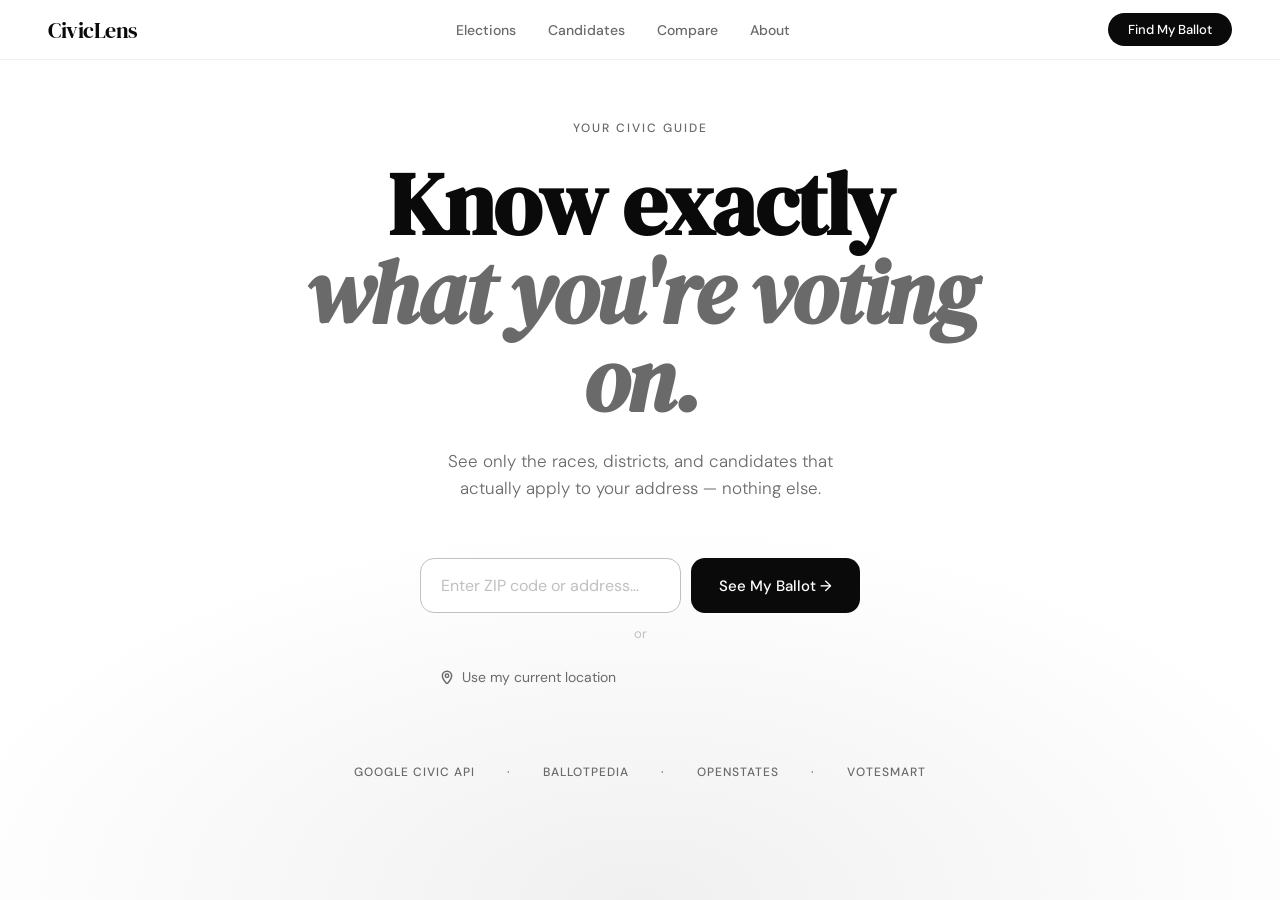
==== index.html @ c4b3b17f "add ballot guide" ====
<!DOCTYPE html>
<html lang="en">
<head>
<meta charset="UTF-8" />
<meta name="viewport" content="width=device-width, initial-scale=1.0" />
<title>CivicLens — Find Your Ballot</title>
<link href="https://fonts.googleapis.com/css2?family=DM+Serif+Display:ital@0;1&family=DM+Sans:opsz,wght@9..40,300;9..40,400;9..40,500;9..40,600&display=swap" rel="stylesheet" />
<style>
  *, *::before, *::after { box-sizing: border-box; margin: 0; padding: 0; }

  :root {
    --black: #0a0a0a;
    --gray-900: #1a1a1a;
    --gray-700: #3a3a3a;
    --gray-500: #6a6a6a;
    --gray-300: #c0c0c0;
    --gray-100: #f0f0f0;
    --gray-50: #f8f8f8;
    --white: #ffffff;
    --accent: #1a1a1a;
    --serif: 'DM Serif Display', Georgia, serif;
    --sans: 'DM Sans', system-ui, sans-serif;
    --radius: 16px;
    --transition: 0.22s cubic-bezier(0.4,0,0.2,1);
  }

  html { scroll-behavior: smooth; }

  body {
    font-family: var(--sans);
    background: var(--white);
    color: var(--black);
    min-height: 100vh;
    overflow-x: hidden;
  }

  /* ── NAV ── */
  nav {
    position: fixed; top: 0; left: 0; right: 0; z-index: 100;
    display: flex; align-items: center; justify-content: space-between;
    padding: 0 48px; height: 60px;
    background: rgba(255,255,255,0.88);
    backdrop-filter: blur(20px) saturate(180%);
    border-bottom: 1px solid rgba(0,0,0,0.06);
  }
  .nav-logo {
    font-family: var(--serif); font-size: 22px; letter-spacing: -0.5px;
    color: var(--black); cursor: pointer;
  }
  .nav-links { display: flex; gap: 32px; }
  .nav-links a {
    font-size: 14px; font-weight: 500; color: var(--gray-500);
    text-decoration: none; transition: color var(--transition);
    cursor: pointer;
  }
  .nav-links a:hover { color: var(--black); }
  .nav-cta {
    padding: 8px 20px; background: var(--black); color: var(--white);
    border: none; border-radius: 100px; font-family: var(--sans);
    font-size: 13px; font-weight: 500; cursor: pointer;
    transition: opacity var(--transition);
  }
  .nav-cta:hover { opacity: 0.8; }

  /* ── PAGES ── */
  .page { display: none; min-height: 100vh; padding-top: 60px; }
  .page.active { display: block; }

  /* ────────────────────────────────────────────
     PAGE 1 — LANDING
  ──────────────────────────────────────────── */
  #page-landing {
    display: flex; flex-direction: column;
    align-items: center; justify-content: center;
    min-height: 100vh; padding: 60px 24px;
    background: var(--white);
    position: relative; overflow: hidden;
  }
  #page-landing::before {
    content: '';
    position: absolute; inset: 0;
    background: radial-gradient(ellipse 80% 60% at 50% 100%, #f0f0f0 0%, transparent 70%);
    pointer-events: none;
  }

  .landing-eyebrow {
    font-size: 12px; font-weight: 500; letter-spacing: 2px;
    text-transform: uppercase; color: var(--gray-500);
    margin-bottom: 24px;
  }
  .landing-title {
    font-family: var(--serif); font-size: clamp(52px, 7vw, 88px);
    line-height: 1.0; letter-spacing: -2px;
    text-align: center; max-width: 760px;
    color: var(--black); margin-bottom: 24px;
  }
  .landing-title em { font-style: italic; color: var(--gray-500); }
  .landing-sub {
    font-size: 17px; font-weight: 300; color: var(--gray-500);
    text-align: center; max-width: 440px;
    line-height: 1.6; margin-bottom: 56px;
  }

  .input-group {
    display: flex; flex-direction: column; gap: 12px;
    width: 100%; max-width: 440px;
  }
  .input-row {
    display: flex; gap: 10px;
  }
  .zip-input {
    flex: 1; padding: 16px 20px;
    border: 1.5px solid var(--gray-300); border-radius: 14px;
    font-family: var(--sans); font-size: 16px; font-weight: 400;
    color: var(--black); outline: none;
    transition: border-color var(--transition), box-shadow var(--transition);
    background: var(--white);
  }
  .zip-input::placeholder { color: var(--gray-300); }
  .zip-input:focus {
    border-color: var(--black);
    box-shadow: 0 0 0 4px rgba(0,0,0,0.06);
  }
  .btn-primary {
    padding: 16px 28px; background: var(--black); color: var(--white);
    border: none; border-radius: 14px; font-family: var(--sans);
    font-size: 15px; font-weight: 500; cursor: pointer; white-space: nowrap;
    transition: opacity var(--transition), transform var(--transition);
  }
  .btn-primary:hover { opacity: 0.85; transform: translateY(-1px); }
  .btn-primary:active { transform: translateY(0); }
  .btn-ghost {
    padding: 14px 20px; background: transparent; color: var(--gray-500);
    border: 1.5px solid var(--gray-200); border-radius: 14px;
    font-family: var(--sans); font-size: 14px; font-weight: 400;
    cursor: pointer; transition: all var(--transition);
    display: flex; align-items: center; gap: 8px;
  }
  .btn-ghost:hover { border-color: var(--gray-500); color: var(--black); }

  .or-divider {
    display: flex; align-items: center; gap: 16px;
    color: var(--gray-300); font-size: 13px;
  }
  .or-divider::before, .or-divider::after {
    content: ''; flex: 1; height: 1px; background: var(--gray-200);
  }

  .trust-row {
    display: flex; gap: 32px; margin-top: 64px; opacity: 0.4;
    font-size: 12px; font-weight: 500; letter-spacing: 1px;
    text-transform: uppercase; color: var(--gray-500);
    align-items: center;
  }

  /* ────────────────────────────────────────────
     PAGE 2 — YOUR ELECTIONS
  ──────────────────────────────────────────── */
  #page-elections { background: var(--white); }

  .elections-hero {
    padding: 72px 64px 48px;
    border-bottom: 1px solid var(--gray-100);
  }
  .elections-location-tag {
    display: inline-flex; align-items: center; gap: 6px;
    font-size: 12px; font-weight: 500; letter-spacing: 1.5px;
    text-transform: uppercase; color: var(--gray-500);
    margin-bottom: 20px;
  }
  .loc-dot {
    width: 6px; height: 6px; border-radius: 50%;
    background: var(--black); display: inline-block;
  }
  .elections-title {
    font-family: var(--serif); font-size: 56px;
    letter-spacing: -2px; line-height: 1.0;
    color: var(--black); margin-bottom: 10px;
    width: 420px;
  }
  .elections-subtitle {
    font-size: 16px; color: var(--gray-500); font-weight: 300;
    max-width: 440px; line-height: 1.5;
  }

  /* District carousel */
  .carousel-section {
    padding: 40px 64px;
    border-bottom: 1px solid var(--gray-100);
    position: relative;
  }
  .section-label {
    font-size: 11px; font-weight: 500; letter-spacing: 2px;
    text-transform: uppercase; color: var(--gray-400);
    margin-bottom: 20px;
  }
  .carousel-track {
    display: flex; gap: 14px; overflow-x: auto;
    scrollbar-width: none; scroll-behavior: smooth;
    padding-bottom: 4px;
  }
  .carousel-track::-webkit-scrollbar { display: none; }

  .district-chip {
    flex-shrink: 0; padding: 14px 22px;
    border: 1.5px solid var(--gray-200); border-radius: 100px;
    cursor: pointer; transition: all var(--transition);
    display: flex; flex-direction: column; gap: 2px;
    background: var(--white); min-width: 160px;
  }
  .district-chip:hover, .district-chip.active {
    border-color: var(--black); background: var(--black);
  }
  .district-chip:hover .chip-name,
  .district-chip.active .chip-name { color: var(--white); }
  .district-chip:hover .chip-sub,
  .district-chip.active .chip-sub { color: rgba(255,255,255,0.5); }
  .chip-name { font-size: 14px; font-weight: 500; color: var(--black); }
  .chip-sub { font-size: 11px; color: var(--gray-400); }

  .carousel-nav {
    position: absolute; right: 64px; top: 40px;
    display: flex; gap: 8px;
  }
  .cnav-btn {
    width: 36px; height: 36px; border-radius: 50%;
    border: 1.5px solid var(--gray-200); background: var(--white);
    cursor: pointer; display: flex; align-items: center; justify-content: center;
    transition: all var(--transition);
  }
  .cnav-btn:hover { border-color: var(--black); background: var(--black); }
  .cnav-btn:hover svg path { stroke: var(--white); }
  .cnav-btn svg { width: 14px; height: 14px; }
  .cnav-btn svg path { stroke: var(--gray-500); stroke-width: 2; fill: none; stroke-linecap: round; }

  /* Explore Elections cards */
  .explore-section { padding: 56px 64px; }
  .section-header {
    display: flex; align-items: flex-end;
    justify-content: space-between; margin-bottom: 36px;
  }
  .section-h2 {
    font-family: var(--serif); font-size: 34px;
    letter-spacing: -1px; color: var(--black);
    width: 420px;
  }
  .compare-tile {
    display: flex; align-items: center; gap: 12px;
    padding: 16px 22px; border: 1.5px solid var(--gray-200);
    border-radius: 14px; cursor: pointer;
    transition: all var(--transition); background: var(--white);
    max-width: 240px;
  }
  .compare-tile:hover { border-color: var(--black); }
  .compare-icon {
    width: 36px; height: 36px; background: var(--gray-100);
    border-radius: 10px; display: flex; align-items: center; justify-content: center;
    flex-shrink: 0; font-size: 18px;
  }
  .compare-tile-text .ct-title { font-size: 13px; font-weight: 600; color: var(--black); }
  .compare-tile-text .ct-sub { font-size: 12px; color: var(--gray-500); }

  .election-cards {
    display: grid; grid-template-columns: repeat(auto-fill, minmax(280px, 1fr));
    gap: 16px;
  }
  .election-card {
    padding: 28px; border: 1.5px solid var(--gray-100); border-radius: var(--radius);
    cursor: pointer; transition: all var(--transition);
    display: flex; flex-direction: column; gap: 16px;
    background: var(--white);
  }
  .election-card:hover { border-color: var(--black); box-shadow: 0 8px 32px rgba(0,0,0,0.08); transform: translateY(-2px); }
  .ec-top { display: flex; align-items: flex-start; justify-content: space-between; }
  .ec-icon {
    width: 44px; height: 44px; background: var(--gray-50);
    border-radius: 12px; display: flex; align-items: center;
    justify-content: center; font-size: 22px;
  }
  .ec-count {
    font-size: 12px; font-weight: 500; color: var(--gray-400);
    background: var(--gray-50); padding: 4px 10px; border-radius: 100px;
  }
  .ec-title { font-family: var(--serif); font-size: 22px; letter-spacing: -0.5px; color: var(--black); }
  .ec-offices { font-size: 13px; color: var(--gray-500); line-height: 1.5; }
  .ec-arrow { font-size: 18px; color: var(--gray-300); align-self: flex-end; }

  /* Featured banner */
  .featured-section { padding: 0 64px 56px; }
  .section-h3 {
    font-family: var(--serif); font-size: 26px;
    letter-spacing: -0.5px; color: var(--black);
    margin-bottom: 24px;
  }
  .featured-banner {
    background: var(--black); color: var(--white);
    border-radius: var(--radius); padding: 40px 48px;
    display: flex; align-items: center; justify-content: space-between;
    cursor: pointer; transition: opacity var(--transition);
    gap: 32px;
  }
  .featured-banner:hover { opacity: 0.92; }
  .fb-label {
    font-size: 11px; font-weight: 500; letter-spacing: 2px;
    text-transform: uppercase; color: rgba(255,255,255,0.4);
    margin-bottom: 12px;
  }
  .fb-title { font-family: var(--serif); font-size: 30px; letter-spacing: -1px; margin-bottom: 10px; }
  .fb-meta { font-size: 14px; color: rgba(255,255,255,0.5); font-weight: 300; }
  .fb-cta {
    flex-shrink: 0; padding: 14px 26px;
    border: 1.5px solid rgba(255,255,255,0.25); border-radius: 100px;
    font-size: 14px; font-weight: 500; color: var(--white);
    white-space: nowrap;
  }

  /* ────────────────────────────────────────────
     PAGE 3 — CANDIDATE DETAIL
  ──────────────────────────────────────────── */
  #page-candidate { background: var(--white); }
  .candidate-hero {
    padding: 64px 64px 48px;
    border-bottom: 1px solid var(--gray-100);
    display: flex; gap: 48px; align-items: flex-start;
  }
  .candidate-avatar {
    width: 96px; height: 96px; border-radius: 24px;
    background: var(--gray-100); flex-shrink: 0;
    display: flex; align-items: center; justify-content: center;
    font-size: 36px; font-family: var(--serif);
    color: var(--gray-400);
  }
  .candidate-meta { flex: 1; }
  .candidate-name {
    font-family: var(--serif); font-size: 48px;
    letter-spacing: -2px; color: var(--black);
    line-height: 1; margin-bottom: 8px;
  }
  .candidate-role { font-size: 15px; color: var(--gray-500); font-weight: 300; margin-bottom: 20px; }
  .tag-row { display: flex; flex-wrap: wrap; gap: 8px; }
  .tag {
    padding: 6px 14px; border: 1.5px solid var(--gray-200);
    border-radius: 100px; font-size: 12px; font-weight: 500;
    color: var(--gray-600);
  }
  .tag.dem { border-color: #1a1a1a; background: var(--gray-50); }

  .candidate-body { display: grid; grid-template-columns: 1fr 320px; gap: 0; }

  .timeline-section { padding: 48px 64px; border-right: 1px solid var(--gray-100); }
  .timeline-section h3 {
    font-family: var(--serif); font-size: 24px; letter-spacing: -0.5px;
    margin-bottom: 32px;
  }
  .timeline { display: flex; flex-direction: column; gap: 0; }
  .tl-item {
    display: flex; gap: 24px; position: relative;
    padding-bottom: 32px;
  }
  .tl-item:last-child { padding-bottom: 0; }
  .tl-item:last-child .tl-line { display: none; }
  .tl-left { display: flex; flex-direction: column; align-items: center; width: 60px; flex-shrink: 0; }
  .tl-year { font-size: 12px; font-weight: 600; color: var(--gray-400); text-align: center; }
  .tl-dot {
    width: 10px; height: 10px; border-radius: 50%;
    background: var(--gray-300); margin: 6px 0;
    flex-shrink: 0;
  }
  .tl-dot.highlight { background: var(--black); }
  .tl-line { width: 1px; flex: 1; background: var(--gray-100); min-height: 20px; }
  .tl-content {
    flex: 1; padding: 14px 18px; border: 1.5px solid var(--gray-100);
    border-radius: 12px; background: var(--white);
  }
  .tl-event { font-size: 14px; font-weight: 500; color: var(--black); margin-bottom: 4px; }
  .tl-source { font-size: 12px; color: var(--gray-400); }
  .tl-badge {
    display: inline-block; padding: 3px 8px; border-radius: 100px;
    font-size: 11px; font-weight: 500; margin-top: 6px;
  }
  .tl-badge.vote { background: #f0f0f0; color: #555; }
  .tl-badge.funding { background: #fff0f0; color: #c44; }
  .tl-badge.bill { background: #f0fff4; color: #3a8; }

  .candidate-sidebar { padding: 48px 40px; }
  .sidebar-section { margin-bottom: 36px; }
  .sidebar-section h4 {
    font-size: 11px; font-weight: 600; letter-spacing: 2px;
    text-transform: uppercase; color: var(--gray-400); margin-bottom: 16px;
  }
  .position-item {
    display: flex; align-items: flex-start; gap: 10px;
    margin-bottom: 12px;
  }
  .pos-icon { font-size: 16px; flex-shrink: 0; }
  .pos-text { font-size: 13px; color: var(--black); line-height: 1.4; }

  .funding-bar { margin-bottom: 12px; }
  .fb-row { display: flex; justify-content: space-between; font-size: 12px; margin-bottom: 5px; }
  .fb-label-text { color: var(--gray-600); }
  .fb-amount { font-weight: 600; color: var(--black); }
  .fb-track {
    height: 4px; background: var(--gray-100); border-radius: 100px; overflow: hidden;
  }
  .fb-fill { height: 100%; background: var(--black); border-radius: 100px; }

  .compare-btn {
    width: 100%; padding: 14px; background: var(--black); color: var(--white);
    border: none; border-radius: 12px; font-family: var(--sans);
    font-size: 14px; font-weight: 500; cursor: pointer;
    transition: opacity var(--transition);
  }
  .compare-btn:hover { opacity: 0.8; }

  /* ────────────────────────────────────────────
     PAGE 4 — COMPARE
  ──────────────────────────────────────────── */
  #page-compare { background: var(--white); }
  .compare-hero {
    padding: 64px 64px 40px;
    border-bottom: 1px solid var(--gray-100);
  }
  .compare-title {
    font-family: var(--serif); font-size: 48px; letter-spacing: -2px;
    margin-bottom: 10px;
  }
  .compare-subtitle { font-size: 15px; color: var(--gray-500); font-weight: 300; }

  .compare-grid { padding: 48px 64px; }
  .compare-candidates {
    display: grid; grid-template-columns: 200px 1fr 1fr; gap: 0;
    border: 1.5px solid var(--gray-100); border-radius: var(--radius); overflow: hidden;
  }
  .cc-header {
    background: var(--gray-50); padding: 24px 28px;
    border-bottom: 1.5px solid var(--gray-100);
    display: flex; flex-direction: column; gap: 4px;
  }
  .cc-header.label-col { background: var(--white); }
  .cc-cand-name { font-family: var(--serif); font-size: 20px; letter-spacing: -0.5px; }
  .cc-cand-party {
    font-size: 11px; font-weight: 500; letter-spacing: 1.5px;
    text-transform: uppercase; color: var(--gray-400);
  }
  .compare-row {
    display: contents;
  }
  .compare-cell {
    padding: 20px 28px;
    border-bottom: 1px solid var(--gray-100);
    border-right: 1px solid var(--gray-100);
    font-size: 14px; color: var(--black); line-height: 1.5;
  }
  .compare-cell.category {
    font-size: 11px; font-weight: 600; letter-spacing: 1.5px;
    text-transform: uppercase; color: var(--gray-400);
    background: var(--white);
    display: flex; align-items: center;
  }
  .compare-cell.support { color: #2a7a4a; }
  .compare-cell.oppose { color: #c44; }
  .compare-cell:last-child { border-right: none; }

  /* ────────────────────────────────────────────
     BACK NAV
  ──────────────────────────────────────────── */
  .back-nav {
    padding: 16px 64px 0;
    display: flex; align-items: center; gap: 8px;
    font-size: 13px; color: var(--gray-500); cursor: pointer;
    transition: color var(--transition);
  }
  .back-nav:hover { color: var(--black); }

  /* ────────────────────────────────────────────
     ANIMATE IN
  ──────────────────────────────────────────── */
  .fade-up {
    opacity: 0; transform: translateY(24px);
    animation: fadeUp 0.5s cubic-bezier(0.4,0,0.2,1) forwards;
  }
  @keyframes fadeUp {
    to { opacity: 1; transform: translateY(0); }
  }
  .delay-1 { animation-delay: 0.1s; }
  .delay-2 { animation-delay: 0.2s; }
  .delay-3 { animation-delay: 0.3s; }
  .delay-4 { animation-delay: 0.4s; }

  @media (max-width: 768px) {
    nav { padding: 0 20px; }
    .nav-links { display: none; }
    .elections-hero, .carousel-section, .explore-section,
    .featured-section { padding-left: 24px; padding-right: 24px; }
    .elections-title { width: auto; font-size: 40px; }
    .section-h2 { width: auto; }
    .candidate-hero { padding: 32px 24px; flex-direction: column; gap: 24px; }
    .candidate-name { font-size: 36px; }
    .candidate-body { grid-template-columns: 1fr; }
    .timeline-section, .candidate-sidebar { padding: 32px 24px; }
    .compare-hero, .compare-grid { padding: 32px 24px; }
    .back-nav { padding-left: 24px; }
  }
</style>
</head>
<body>

<!-- NAV -->
<nav>
  <div class="nav-logo" onclick="showPage('landing')">CivicLens</div>
  <div class="nav-links">
    <a onclick="showPage('elections')">Elections</a>
    <a onclick="showPage('candidate')">Candidates</a>
    <a onclick="showPage('compare')">Compare</a>
    <a>About</a>
  </div>
  <button class="nav-cta" onclick="showPage('elections')">Find My Ballot</button>
</nav>

<!-- ════════════════════════════════════════
     PAGE 1 — LANDING
════════════════════════════════════════ -->
<div id="page-landing" class="page active">
  <p class="landing-eyebrow fade-up">Your civic guide</p>
  <h1 class="landing-title fade-up delay-1">Know exactly<br/><em>what you're voting on.</em></h1>
  <p class="landing-sub fade-up delay-2">See only the races, districts, and candidates that actually apply to your address — nothing else.</p>

  <div class="input-group fade-up delay-3">
    <div class="input-row">
      <input class="zip-input" id="zip-input" type="text" placeholder="Enter ZIP code or address…" maxlength="10" />
      <button class="btn-primary" onclick="goToElections()">See My Ballot →</button>
    </div>
    <div class="or-divider">or</div>
    <button class="btn-ghost" onclick="goToElections()">
      <svg width="14" height="14" viewBox="0 0 24 24" fill="none" stroke="currentColor" stroke-width="2.5" stroke-linecap="round" stroke-linejoin="round"><circle cx="12" cy="10" r="3"/><path d="M12 2a8 8 0 0 1 8 8c0 5.25-8 14-8 14S4 15.25 4 10a8 8 0 0 1 8-8z"/></svg>
      Use my current location
    </button>
  </div>

  <div class="trust-row fade-up delay-4">
    <span>Google Civic API</span>
    <span>·</span>
    <span>Ballotpedia</span>
    <span>·</span>
    <span>OpenStates</span>
    <span>·</span>
    <span>VoteSmart</span>
  </div>
</div>

<!-- ════════════════════════════════════════
     PAGE 2 — YOUR ELECTIONS
════════════════════════════════════════ -->
<div id="page-elections" class="page">
  <div class="back-nav" onclick="showPage('landing')">← Back</div>

  <div class="elections-hero">
    <div class="elections-location-tag">
      <span class="loc-dot"></span>
      Champaign County, Illinois · 61820
    </div>
    <h1 class="elections-title">Your Elections</h1>
    <p class="elections-subtitle">6 races across 4 civic levels. Next election: November 4, 2025.</p>
  </div>

  <!-- District Carousel -->
  <div class="carousel-section">
    <div class="section-label">Your Civic Levels</div>
    <div class="carousel-nav">
      <button class="cnav-btn" onclick="scrollCarousel(-1)">
        <svg viewBox="0 0 14 14"><path d="M9 2L4 7l5 5" /></svg>
      </button>
      <button class="cnav-btn" onclick="scrollCarousel(1)">
        <svg viewBox="0 0 14 14"><path d="M5 2l5 5-5 5" /></svg>
      </button>
    </div>
    <div class="carousel-track" id="carousel">
      <div class="district-chip active" onclick="setActiveChip(this)">
        <span class="chip-name">Federal</span>
        <span class="chip-sub">3 races</span>
      </div>
      <div class="district-chip" onclick="setActiveChip(this)">
        <span class="chip-name">State</span>
        <span class="chip-sub">2 races</span>
      </div>
      <div class="district-chip" onclick="setActiveChip(this)">
        <span class="chip-name">County</span>
        <span class="chip-sub">4 races</span>
      </div>
      <div class="district-chip" onclick="setActiveChip(this)">
        <span class="chip-name">City</span>
        <span class="chip-sub">2 races</span>
      </div>
      <div class="district-chip" onclick="setActiveChip(this)">
        <span class="chip-name">School Board</span>
        <span class="chip-sub">1 race</span>
      </div>
      <div class="district-chip" onclick="setActiveChip(this)">
        <span class="chip-name">Ballot Measures</span>
        <span class="chip-sub">2 measures</span>
      </div>
    </div>
  </div>

  <!-- Explore Elections -->
  <div class="explore-section">
    <div class="section-header">
      <h2 class="section-h2">Explore Elections</h2>
      <div class="compare-tile" onclick="showPage('compare')">
        <div class="compare-icon">⚖️</div>
        <div class="compare-tile-text">
          <div class="ct-title">Compare Candidates</div>
          <div class="ct-sub">Side-by-side positions</div>
        </div>
      </div>
    </div>

    <div class="election-cards">
      <div class="election-card" onclick="showPage('candidate')">
        <div class="ec-top">
          <div class="ec-icon">🇺🇸</div>
          <span class="ec-count">3 races</span>
        </div>
        <div class="ec-title">Federal</div>
        <div class="ec-offices">President · U.S. House District 13 · U.S. Senate</div>
        <div class="ec-arrow">→</div>
      </div>
      <div class="election-card" onclick="showPage('candidate')">
        <div class="ec-top">
          <div class="ec-icon">🏛️</div>
          <span class="ec-count">2 races</span>
        </div>
        <div class="ec-title">State</div>
        <div class="ec-offices">IL State Senate Dist. 52 · IL State House Dist. 103</div>
        <div class="ec-arrow">→</div>
      </div>
      <div class="election-card" onclick="showPage('candidate')">
        <div class="ec-top">
          <div class="ec-icon">📍</div>
          <span class="ec-count">4 races</span>
        </div>
        <div class="ec-title">County</div>
        <div class="ec-offices">County Clerk · Sheriff · Treasurer · County Board</div>
        <div class="ec-arrow">→</div>
      </div>
      <div class="election-card" onclick="showPage('candidate')">
        <div class="ec-top">
          <div class="ec-icon">🏫</div>
          <span class="ec-count">1 race</span>
        </div>
        <div class="ec-title">School Board</div>
        <div class="ec-offices">Unit 4 School Board · 2 open seats</div>
        <div class="ec-arrow">→</div>
      </div>
      <div class="election-card" onclick="showPage('candidate')">
        <div class="ec-top">
          <div class="ec-icon">🗳️</div>
          <span class="ec-count">2 measures</span>
        </div>
        <div class="ec-title">Ballot Measures</div>
        <div class="ec-offices">Property Tax Levy · Infrastructure Bond</div>
        <div class="ec-arrow">→</div>
      </div>
    </div>
  </div>

  <!-- Take a Closer Look -->
  <div class="featured-section">
    <h3 class="section-h3">Take a Closer Look</h3>
    <div class="featured-banner" onclick="showPage('candidate')">
      <div>
        <div class="fb-label">Featured Race</div>
        <div class="fb-title">Champaign Unit 4 School Board</div>
        <div class="fb-meta">4 candidates · 2 open seats · Election Nov 4</div>
      </div>
      <div class="fb-cta">Explore Candidates →</div>
    </div>
  </div>
</div>

<!-- ════════════════════════════════════════
     PAGE 3 — CANDIDATE
════════════════════════════════════════ -->
<div id="page-candidate" class="page">
  <div class="back-nav" onclick="showPage('elections')">← Your Elections</div>

  <div class="candidate-hero">
    <div class="candidate-avatar">JS</div>
    <div class="candidate-meta">
      <h1 class="candidate-name">Jane Smith</h1>
      <p class="candidate-role">Current: State Senator · Running for U.S. House District 13</p>
      <div class="tag-row">
        <span class="tag dem">Democrat</span>
        <span class="tag">Healthcare</span>
        <span class="tag">Energy</span>
        <span class="tag">Education</span>
        <span class="tag">Housing</span>
      </div>
    </div>
    <button class="compare-btn" style="max-width:180px; align-self:flex-start;" onclick="showPage('compare')">Compare →</button>
  </div>

  <div class="candidate-body">
    <!-- Timeline -->
    <div class="timeline-section">
      <h3>Record &amp; Actions</h3>
      <div class="timeline">

        <div class="tl-item">
          <div class="tl-left">
            <span class="tl-year">2021</span>
            <div class="tl-dot highlight"></div>
            <div class="tl-line"></div>
          </div>
          <div class="tl-content">
            <div class="tl-event">Voted YES on Infrastructure Investment and Jobs Act</div>
            <div class="tl-source">Source: Congress.gov — Roll Call Vote #369</div>
            <span class="tl-badge vote">Vote</span>
          </div>
        </div>

        <div class="tl-item">
          <div class="tl-left">
            <span class="tl-year">2022</span>
            <div class="tl-dot"></div>
            <div class="tl-line"></div>
          </div>
          <div class="tl-content">
            <div class="tl-event">Received $300,000 from energy industry PACs</div>
            <div class="tl-source">Source: OpenSecrets.org — FEC Filing Q2 2022</div>
            <span class="tl-badge funding">Funding</span>
          </div>
        </div>

        <div class="tl-item">
          <div class="tl-left">
            <span class="tl-year">2022</span>
            <div class="tl-dot highlight"></div>
            <div class="tl-line"></div>
          </div>
          <div class="tl-content">
            <div class="tl-event">Co-sponsored Inflation Reduction Act — climate provisions</div>
            <div class="tl-source">Source: Congress.gov — S. 3684</div>
            <span class="tl-badge bill">Bill</span>
          </div>
        </div>

        <div class="tl-item">
          <div class="tl-left">
            <span class="tl-year">2023</span>
            <div class="tl-dot highlight"></div>
            <div class="tl-line"></div>
          </div>
          <div class="tl-content">
            <div class="tl-event">Introduced Illinois Housing Affordability Act</div>
            <div class="tl-source">Source: Illinois General Assembly — HB 4201</div>
            <span class="tl-badge bill">Bill</span>
          </div>
        </div>

        <div class="tl-item">
          <div class="tl-left">
            <span class="tl-year">2024</span>
            <div class="tl-dot"></div>
            <div class="tl-line"></div>
          </div>
          <div class="tl-content">
            <div class="tl-event">Voted NO on budget amendment cutting education funding</div>
            <div class="tl-source">Source: Illinois General Assembly — Roll Call #182</div>
            <span class="tl-badge vote">Vote</span>
          </div>
        </div>

      </div>
    </div>

    <!-- Sidebar -->
    <div class="candidate-sidebar">
      <div class="sidebar-section">
        <h4>Key Positions</h4>
        <div class="position-item">
          <span class="pos-icon">🏥</span>
          <span class="pos-text">Supports public option healthcare expansion</span>
        </div>
        <div class="position-item">
          <span class="pos-icon">☀️</span>
          <span class="pos-text">Supports renewable energy investment</span>
        </div>
        <div class="position-item">
          <span class="pos-icon">🎓</span>
          <span class="pos-text">Supports tuition relief for state schools</span>
        </div>
        <div class="position-item">
          <span class="pos-icon">🏠</span>
          <span class="pos-text">Supports affordable housing legislation</span>
        </div>
      </div>

      <div class="sidebar-section">
        <h4>Top Funding Sources</h4>
        <div class="funding-bar">
          <div class="fb-row">
            <span class="fb-label-text">Teachers' Union</span>
            <span class="fb-amount">$180k</span>
          </div>
          <div class="fb-track"><div class="fb-fill" style="width:90%"></div></div>
        </div>
        <div class="funding-bar">
          <div class="fb-row">
            <span class="fb-label-text">Energy Industry PAC</span>
            <span class="fb-amount">$300k</span>
          </div>
          <div class="fb-track"><div class="fb-fill" style="width:100%"></div></div>
        </div>
        <div class="funding-bar">
          <div class="fb-row">
            <span class="fb-label-text">Small Donors (&lt;$200)</span>
            <span class="fb-amount">$95k</span>
          </div>
          <div class="fb-track"><div class="fb-fill" style="width:48%"></div></div>
        </div>
        <p style="font-size:11px;color:var(--gray-400);margin-top:8px;">Source: OpenSecrets.org · FEC 2024</p>
      </div>

      <button class="compare-btn" onclick="showPage('compare')">Compare with Opponent →</button>
    </div>
  </div>
</div>

<!-- ════════════════════════════════════════
     PAGE 4 — COMPARE
════════════════════════════════════════ -->
<div id="page-compare" class="page">
  <div class="back-nav" onclick="showPage('elections')">← Your Elections</div>

  <div class="compare-hero">
    <h1 class="compare-title">Compare Candidates</h1>
    <p class="compare-subtitle">U.S. House — District 13 · Illinois</p>
  </div>

  <div class="compare-grid">
    <div class="compare-candidates">

      <!-- Header row -->
      <div class="cc-header label-col"></div>
      <div class="cc-header">
        <div class="cc-cand-name">Jane Smith</div>
        <div class="cc-cand-party">Democrat</div>
      </div>
      <div class="cc-header">
        <div class="cc-cand-name">Mark Davis</div>
        <div class="cc-cand-party">Republican</div>
      </div>

      <!-- Healthcare -->
      <div class="compare-row">
        <div class="compare-cell category">Healthcare</div>
        <div class="compare-cell support">Supports public option and Medicare expansion</div>
        <div class="compare-cell oppose">Opposes public option; supports private market solutions</div>
      </div>

      <!-- Energy -->
      <div class="compare-row">
        <div class="compare-cell category">Energy</div>
        <div class="compare-cell support">Supports renewable investment; phased fossil fuel reduction</div>
        <div class="compare-cell oppose">Supports domestic oil & gas expansion; opposes carbon tax</div>
      </div>

      <!-- Education -->
      <div class="compare-row">
        <div class="compare-cell category">Education</div>
        <div class="compare-cell support">Supports tuition relief and increased Pell Grants</div>
        <div class="compare-cell">Supports school choice and vocational alternatives</div>
      </div>

      <!-- Taxes -->
      <div class="compare-row">
        <div class="compare-cell category">Taxes</div>
        <div class="compare-cell support">Raise corporate tax rate to 28%; maintain middle-class cuts</div>
        <div class="compare-cell oppose">Extend Trump-era cuts; reduce corporate rate further</div>
      </div>

      <!-- Housing -->
      <div class="compare-row">
        <div class="compare-cell category">Housing</div>
        <div class="compare-cell support">Supports federal affordable housing construction grants</div>
        <div class="compare-cell">Supports zoning deregulation at local level</div>
      </div>

      <!-- Top Funding -->
      <div class="compare-row">
        <div class="compare-cell category">Top Donor</div>
        <div class="compare-cell">Energy Industry PAC — $300k</div>
        <div class="compare-cell">Real Estate PAC — $420k</div>
      </div>

    </div>
    <p style="font-size:12px;color:var(--gray-400);margin-top:16px;">
      Sources: Ballotpedia · VoteSmart · OpenSecrets.org · Congress.gov
    </p>
  </div>
</div>

<script>
  const pages = ['landing','elections','candidate','compare'];

  function showPage(id) {
    pages.forEach(p => {
      const el = document.getElementById('page-' + p);
      el.classList.remove('active');
    });
    const target = document.getElementById('page-' + id);
    target.classList.add('active');
    // Re-trigger animations
    target.querySelectorAll('.fade-up').forEach(el => {
      el.style.animation = 'none';
      el.offsetHeight; // reflow
      el.style.animation = '';
    });
    window.scrollTo({ top: 0, behavior: 'smooth' });
  }

  function goToElections() {
    showPage('elections');
  }

  function setActiveChip(el) {
    document.querySelectorAll('.district-chip').forEach(c => c.classList.remove('active'));
    el.classList.add('active');
  }

  function scrollCarousel(dir) {
    const track = document.getElementById('carousel');
    track.scrollBy({ left: dir * 200, behavior: 'smooth' });
  }

  // Enter key on zip input
  document.getElementById('zip-input').addEventListener('keydown', e => {
    if (e.key === 'Enter') goToElections();
  });
</script>
</body>
</html>
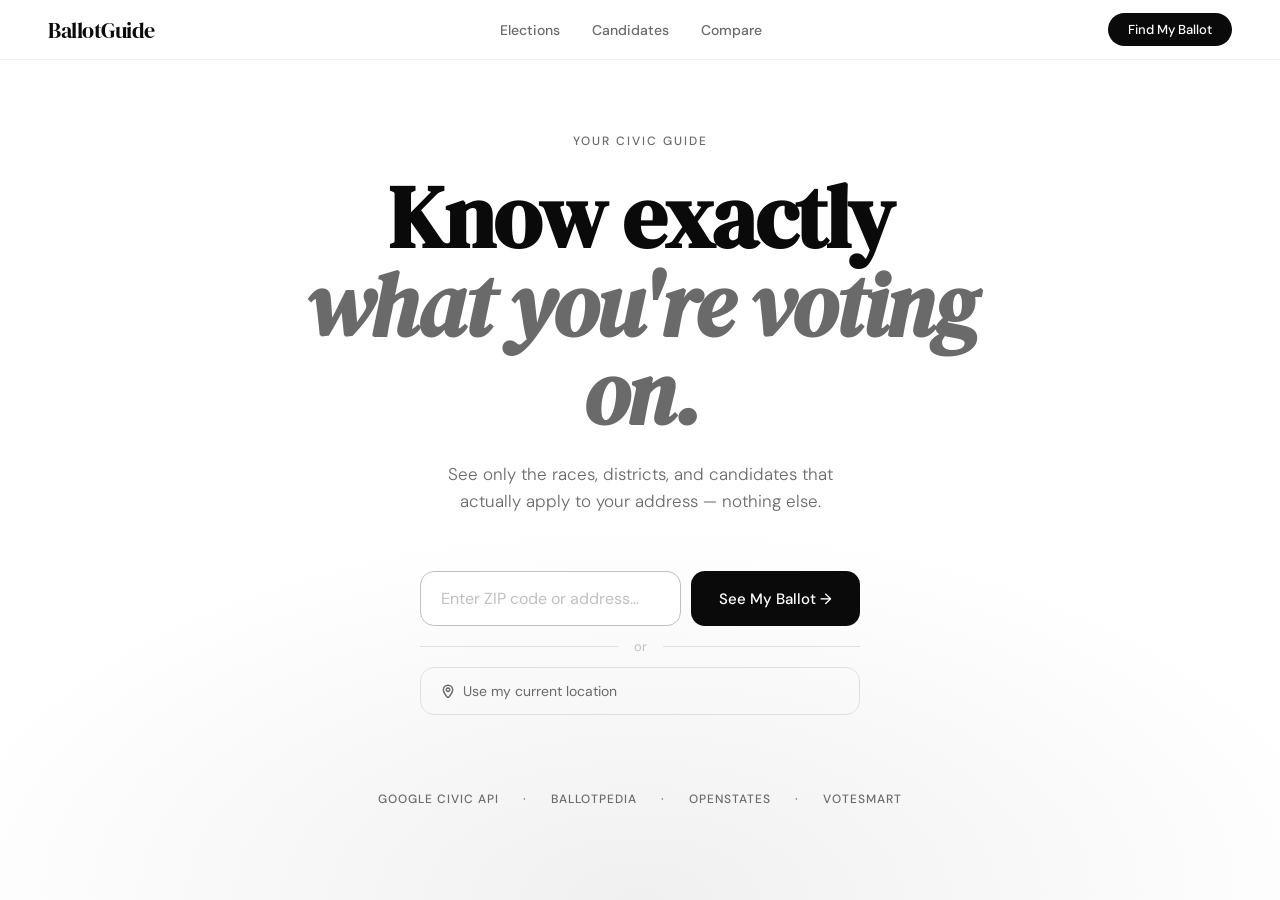
==== commit 0e799561: "fix: missing JS functions and Google Fonts" ====
--- a/index.html
+++ b/index.html
@@ -1,540 +1,113 @@
 <!DOCTYPE html>
 <html lang="en">
 <head>
-<meta charset="UTF-8" />
-<meta name="viewport" content="width=device-width, initial-scale=1.0" />
-<title>CivicLens — Find Your Ballot</title>
-<link href="https://fonts.googleapis.com/css2?family=DM+Serif+Display:ital@0;1&family=DM+Sans:opsz,wght@9..40,300;9..40,400;9..40,500;9..40,600&display=swap" rel="stylesheet" />
-<style>
-  *, *::before, *::after { box-sizing: border-box; margin: 0; padding: 0; }
-
-  :root {
-    --black: #0a0a0a;
-    --gray-900: #1a1a1a;
-    --gray-700: #3a3a3a;
-    --gray-500: #6a6a6a;
-    --gray-300: #c0c0c0;
-    --gray-100: #f0f0f0;
-    --gray-50: #f8f8f8;
-    --white: #ffffff;
-    --accent: #1a1a1a;
-    --serif: 'DM Serif Display', Georgia, serif;
-    --sans: 'DM Sans', system-ui, sans-serif;
-    --radius: 16px;
-    --transition: 0.22s cubic-bezier(0.4,0,0.2,1);
-  }
-
-  html { scroll-behavior: smooth; }
-
-  body {
-    font-family: var(--sans);
-    background: var(--white);
-    color: var(--black);
-    min-height: 100vh;
-    overflow-x: hidden;
-  }
-
-  /* ── NAV ── */
-  nav {
-    position: fixed; top: 0; left: 0; right: 0; z-index: 100;
-    display: flex; align-items: center; justify-content: space-between;
-    padding: 0 48px; height: 60px;
-    background: rgba(255,255,255,0.88);
-    backdrop-filter: blur(20px) saturate(180%);
-    border-bottom: 1px solid rgba(0,0,0,0.06);
-  }
-  .nav-logo {
-    font-family: var(--serif); font-size: 22px; letter-spacing: -0.5px;
-    color: var(--black); cursor: pointer;
-  }
-  .nav-links { display: flex; gap: 32px; }
-  .nav-links a {
-    font-size: 14px; font-weight: 500; color: var(--gray-500);
-    text-decoration: none; transition: color var(--transition);
-    cursor: pointer;
-  }
-  .nav-links a:hover { color: var(--black); }
-  .nav-cta {
-    padding: 8px 20px; background: var(--black); color: var(--white);
-    border: none; border-radius: 100px; font-family: var(--sans);
-    font-size: 13px; font-weight: 500; cursor: pointer;
-    transition: opacity var(--transition);
-  }
-  .nav-cta:hover { opacity: 0.8; }
-
-  /* ── PAGES ── */
-  .page { display: none; min-height: 100vh; padding-top: 60px; }
-  .page.active { display: block; }
-
-  /* ────────────────────────────────────────────
-     PAGE 1 — LANDING
-  ──────────────────────────────────────────── */
-  #page-landing {
-    display: flex; flex-direction: column;
-    align-items: center; justify-content: center;
-    min-height: 100vh; padding: 60px 24px;
-    background: var(--white);
-    position: relative; overflow: hidden;
-  }
-  #page-landing::before {
-    content: '';
-    position: absolute; inset: 0;
-    background: radial-gradient(ellipse 80% 60% at 50% 100%, #f0f0f0 0%, transparent 70%);
-    pointer-events: none;
-  }
-
-  .landing-eyebrow {
-    font-size: 12px; font-weight: 500; letter-spacing: 2px;
-    text-transform: uppercase; color: var(--gray-500);
-    margin-bottom: 24px;
-  }
-  .landing-title {
-    font-family: var(--serif); font-size: clamp(52px, 7vw, 88px);
-    line-height: 1.0; letter-spacing: -2px;
-    text-align: center; max-width: 760px;
-    color: var(--black); margin-bottom: 24px;
-  }
-  .landing-title em { font-style: italic; color: var(--gray-500); }
-  .landing-sub {
-    font-size: 17px; font-weight: 300; color: var(--gray-500);
-    text-align: center; max-width: 440px;
-    line-height: 1.6; margin-bottom: 56px;
-  }
-
-  .input-group {
-    display: flex; flex-direction: column; gap: 12px;
-    width: 100%; max-width: 440px;
-  }
-  .input-row {
-    display: flex; gap: 10px;
-  }
-  .zip-input {
-    flex: 1; padding: 16px 20px;
-    border: 1.5px solid var(--gray-300); border-radius: 14px;
-    font-family: var(--sans); font-size: 16px; font-weight: 400;
-    color: var(--black); outline: none;
-    transition: border-color var(--transition), box-shadow var(--transition);
-    background: var(--white);
-  }
-  .zip-input::placeholder { color: var(--gray-300); }
-  .zip-input:focus {
-    border-color: var(--black);
-    box-shadow: 0 0 0 4px rgba(0,0,0,0.06);
-  }
-  .btn-primary {
-    padding: 16px 28px; background: var(--black); color: var(--white);
-    border: none; border-radius: 14px; font-family: var(--sans);
-    font-size: 15px; font-weight: 500; cursor: pointer; white-space: nowrap;
-    transition: opacity var(--transition), transform var(--transition);
-  }
-  .btn-primary:hover { opacity: 0.85; transform: translateY(-1px); }
-  .btn-primary:active { transform: translateY(0); }
-  .btn-ghost {
-    padding: 14px 20px; background: transparent; color: var(--gray-500);
-    border: 1.5px solid var(--gray-200); border-radius: 14px;
-    font-family: var(--sans); font-size: 14px; font-weight: 400;
-    cursor: pointer; transition: all var(--transition);
-    display: flex; align-items: center; gap: 8px;
-  }
-  .btn-ghost:hover { border-color: var(--gray-500); color: var(--black); }
-
-  .or-divider {
-    display: flex; align-items: center; gap: 16px;
-    color: var(--gray-300); font-size: 13px;
-  }
-  .or-divider::before, .or-divider::after {
-    content: ''; flex: 1; height: 1px; background: var(--gray-200);
-  }
-
-  .trust-row {
-    display: flex; gap: 32px; margin-top: 64px; opacity: 0.4;
-    font-size: 12px; font-weight: 500; letter-spacing: 1px;
-    text-transform: uppercase; color: var(--gray-500);
-    align-items: center;
-  }
-
-  /* ────────────────────────────────────────────
-     PAGE 2 — YOUR ELECTIONS
-  ──────────────────────────────────────────── */
-  #page-elections { background: var(--white); }
-
-  .elections-hero {
-    padding: 72px 64px 48px;
-    border-bottom: 1px solid var(--gray-100);
-  }
-  .elections-location-tag {
-    display: inline-flex; align-items: center; gap: 6px;
-    font-size: 12px; font-weight: 500; letter-spacing: 1.5px;
-    text-transform: uppercase; color: var(--gray-500);
-    margin-bottom: 20px;
-  }
-  .loc-dot {
-    width: 6px; height: 6px; border-radius: 50%;
-    background: var(--black); display: inline-block;
-  }
-  .elections-title {
-    font-family: var(--serif); font-size: 56px;
-    letter-spacing: -2px; line-height: 1.0;
-    color: var(--black); margin-bottom: 10px;
-    width: 420px;
-  }
-  .elections-subtitle {
-    font-size: 16px; color: var(--gray-500); font-weight: 300;
-    max-width: 440px; line-height: 1.5;
-  }
-
-  /* District carousel */
-  .carousel-section {
-    padding: 40px 64px;
-    border-bottom: 1px solid var(--gray-100);
-    position: relative;
-  }
-  .section-label {
-    font-size: 11px; font-weight: 500; letter-spacing: 2px;
-    text-transform: uppercase; color: var(--gray-400);
-    margin-bottom: 20px;
-  }
-  .carousel-track {
-    display: flex; gap: 14px; overflow-x: auto;
-    scrollbar-width: none; scroll-behavior: smooth;
-    padding-bottom: 4px;
-  }
-  .carousel-track::-webkit-scrollbar { display: none; }
-
-  .district-chip {
-    flex-shrink: 0; padding: 14px 22px;
-    border: 1.5px solid var(--gray-200); border-radius: 100px;
-    cursor: pointer; transition: all var(--transition);
-    display: flex; flex-direction: column; gap: 2px;
-    background: var(--white); min-width: 160px;
-  }
-  .district-chip:hover, .district-chip.active {
-    border-color: var(--black); background: var(--black);
-  }
-  .district-chip:hover .chip-name,
-  .district-chip.active .chip-name { color: var(--white); }
-  .district-chip:hover .chip-sub,
-  .district-chip.active .chip-sub { color: rgba(255,255,255,0.5); }
-  .chip-name { font-size: 14px; font-weight: 500; color: var(--black); }
-  .chip-sub { font-size: 11px; color: var(--gray-400); }
-
-  .carousel-nav {
-    position: absolute; right: 64px; top: 40px;
-    display: flex; gap: 8px;
-  }
-  .cnav-btn {
-    width: 36px; height: 36px; border-radius: 50%;
-    border: 1.5px solid var(--gray-200); background: var(--white);
-    cursor: pointer; display: flex; align-items: center; justify-content: center;
-    transition: all var(--transition);
-  }
-  .cnav-btn:hover { border-color: var(--black); background: var(--black); }
-  .cnav-btn:hover svg path { stroke: var(--white); }
-  .cnav-btn svg { width: 14px; height: 14px; }
-  .cnav-btn svg path { stroke: var(--gray-500); stroke-width: 2; fill: none; stroke-linecap: round; }
-
-  /* Explore Elections cards */
-  .explore-section { padding: 56px 64px; }
-  .section-header {
-    display: flex; align-items: flex-end;
-    justify-content: space-between; margin-bottom: 36px;
-  }
-  .section-h2 {
-    font-family: var(--serif); font-size: 34px;
-    letter-spacing: -1px; color: var(--black);
-    width: 420px;
-  }
-  .compare-tile {
-    display: flex; align-items: center; gap: 12px;
-    padding: 16px 22px; border: 1.5px solid var(--gray-200);
-    border-radius: 14px; cursor: pointer;
-    transition: all var(--transition); background: var(--white);
-    max-width: 240px;
-  }
-  .compare-tile:hover { border-color: var(--black); }
-  .compare-icon {
-    width: 36px; height: 36px; background: var(--gray-100);
-    border-radius: 10px; display: flex; align-items: center; justify-content: center;
-    flex-shrink: 0; font-size: 18px;
-  }
-  .compare-tile-text .ct-title { font-size: 13px; font-weight: 600; color: var(--black); }
-  .compare-tile-text .ct-sub { font-size: 12px; color: var(--gray-500); }
-
-  .election-cards {
-    display: grid; grid-template-columns: repeat(auto-fill, minmax(280px, 1fr));
-    gap: 16px;
-  }
-  .election-card {
-    padding: 28px; border: 1.5px solid var(--gray-100); border-radius: var(--radius);
-    cursor: pointer; transition: all var(--transition);
-    display: flex; flex-direction: column; gap: 16px;
-    background: var(--white);
-  }
-  .election-card:hover { border-color: var(--black); box-shadow: 0 8px 32px rgba(0,0,0,0.08); transform: translateY(-2px); }
-  .ec-top { display: flex; align-items: flex-start; justify-content: space-between; }
-  .ec-icon {
-    width: 44px; height: 44px; background: var(--gray-50);
-    border-radius: 12px; display: flex; align-items: center;
-    justify-content: center; font-size: 22px;
-  }
-  .ec-count {
-    font-size: 12px; font-weight: 500; color: var(--gray-400);
-    background: var(--gray-50); padding: 4px 10px; border-radius: 100px;
-  }
-  .ec-title { font-family: var(--serif); font-size: 22px; letter-spacing: -0.5px; color: var(--black); }
-  .ec-offices { font-size: 13px; color: var(--gray-500); line-height: 1.5; }
-  .ec-arrow { font-size: 18px; color: var(--gray-300); align-self: flex-end; }
-
-  /* Featured banner */
-  .featured-section { padding: 0 64px 56px; }
-  .section-h3 {
-    font-family: var(--serif); font-size: 26px;
-    letter-spacing: -0.5px; color: var(--black);
-    margin-bottom: 24px;
-  }
-  .featured-banner {
-    background: var(--black); color: var(--white);
-    border-radius: var(--radius); padding: 40px 48px;
-    display: flex; align-items: center; justify-content: space-between;
-    cursor: pointer; transition: opacity var(--transition);
-    gap: 32px;
-  }
-  .featured-banner:hover { opacity: 0.92; }
-  .fb-label {
-    font-size: 11px; font-weight: 500; letter-spacing: 2px;
-    text-transform: uppercase; color: rgba(255,255,255,0.4);
-    margin-bottom: 12px;
-  }
-  .fb-title { font-family: var(--serif); font-size: 30px; letter-spacing: -1px; margin-bottom: 10px; }
-  .fb-meta { font-size: 14px; color: rgba(255,255,255,0.5); font-weight: 300; }
-  .fb-cta {
-    flex-shrink: 0; padding: 14px 26px;
-    border: 1.5px solid rgba(255,255,255,0.25); border-radius: 100px;
-    font-size: 14px; font-weight: 500; color: var(--white);
-    white-space: nowrap;
-  }
-
-  /* ────────────────────────────────────────────
-     PAGE 3 — CANDIDATE DETAIL
-  ──────────────────────────────────────────── */
-  #page-candidate { background: var(--white); }
-  .candidate-hero {
-    padding: 64px 64px 48px;
-    border-bottom: 1px solid var(--gray-100);
-    display: flex; gap: 48px; align-items: flex-start;
-  }
-  .candidate-avatar {
-    width: 96px; height: 96px; border-radius: 24px;
-    background: var(--gray-100); flex-shrink: 0;
-    display: flex; align-items: center; justify-content: center;
-    font-size: 36px; font-family: var(--serif);
-    color: var(--gray-400);
-  }
-  .candidate-meta { flex: 1; }
-  .candidate-name {
-    font-family: var(--serif); font-size: 48px;
-    letter-spacing: -2px; color: var(--black);
-    line-height: 1; margin-bottom: 8px;
-  }
-  .candidate-role { font-size: 15px; color: var(--gray-500); font-weight: 300; margin-bottom: 20px; }
-  .tag-row { display: flex; flex-wrap: wrap; gap: 8px; }
-  .tag {
-    padding: 6px 14px; border: 1.5px solid var(--gray-200);
-    border-radius: 100px; font-size: 12px; font-weight: 500;
-    color: var(--gray-600);
-  }
-  .tag.dem { border-color: #1a1a1a; background: var(--gray-50); }
-
-  .candidate-body { display: grid; grid-template-columns: 1fr 320px; gap: 0; }
-
-  .timeline-section { padding: 48px 64px; border-right: 1px solid var(--gray-100); }
-  .timeline-section h3 {
-    font-family: var(--serif); font-size: 24px; letter-spacing: -0.5px;
-    margin-bottom: 32px;
-  }
-  .timeline { display: flex; flex-direction: column; gap: 0; }
-  .tl-item {
-    display: flex; gap: 24px; position: relative;
-    padding-bottom: 32px;
-  }
-  .tl-item:last-child { padding-bottom: 0; }
-  .tl-item:last-child .tl-line { display: none; }
-  .tl-left { display: flex; flex-direction: column; align-items: center; width: 60px; flex-shrink: 0; }
-  .tl-year { font-size: 12px; font-weight: 600; color: var(--gray-400); text-align: center; }
-  .tl-dot {
-    width: 10px; height: 10px; border-radius: 50%;
-    background: var(--gray-300); margin: 6px 0;
-    flex-shrink: 0;
-  }
-  .tl-dot.highlight { background: var(--black); }
-  .tl-line { width: 1px; flex: 1; background: var(--gray-100); min-height: 20px; }
-  .tl-content {
-    flex: 1; padding: 14px 18px; border: 1.5px solid var(--gray-100);
-    border-radius: 12px; background: var(--white);
-  }
-  .tl-event { font-size: 14px; font-weight: 500; color: var(--black); margin-bottom: 4px; }
-  .tl-source { font-size: 12px; color: var(--gray-400); }
-  .tl-badge {
-    display: inline-block; padding: 3px 8px; border-radius: 100px;
-    font-size: 11px; font-weight: 500; margin-top: 6px;
-  }
-  .tl-badge.vote { background: #f0f0f0; color: #555; }
-  .tl-badge.funding { background: #fff0f0; color: #c44; }
-  .tl-badge.bill { background: #f0fff4; color: #3a8; }
-
-  .candidate-sidebar { padding: 48px 40px; }
-  .sidebar-section { margin-bottom: 36px; }
-  .sidebar-section h4 {
-    font-size: 11px; font-weight: 600; letter-spacing: 2px;
-    text-transform: uppercase; color: var(--gray-400); margin-bottom: 16px;
-  }
-  .position-item {
-    display: flex; align-items: flex-start; gap: 10px;
-    margin-bottom: 12px;
-  }
-  .pos-icon { font-size: 16px; flex-shrink: 0; }
-  .pos-text { font-size: 13px; color: var(--black); line-height: 1.4; }
-
-  .funding-bar { margin-bottom: 12px; }
-  .fb-row { display: flex; justify-content: space-between; font-size: 12px; margin-bottom: 5px; }
-  .fb-label-text { color: var(--gray-600); }
-  .fb-amount { font-weight: 600; color: var(--black); }
-  .fb-track {
-    height: 4px; background: var(--gray-100); border-radius: 100px; overflow: hidden;
-  }
-  .fb-fill { height: 100%; background: var(--black); border-radius: 100px; }
-
-  .compare-btn {
-    width: 100%; padding: 14px; background: var(--black); color: var(--white);
-    border: none; border-radius: 12px; font-family: var(--sans);
-    font-size: 14px; font-weight: 500; cursor: pointer;
-    transition: opacity var(--transition);
-  }
-  .compare-btn:hover { opacity: 0.8; }
-
-  /* ────────────────────────────────────────────
-     PAGE 4 — COMPARE
-  ──────────────────────────────────────────── */
-  #page-compare { background: var(--white); }
-  .compare-hero {
-    padding: 64px 64px 40px;
-    border-bottom: 1px solid var(--gray-100);
-  }
-  .compare-title {
-    font-family: var(--serif); font-size: 48px; letter-spacing: -2px;
-    margin-bottom: 10px;
-  }
-  .compare-subtitle { font-size: 15px; color: var(--gray-500); font-weight: 300; }
-
-  .compare-grid { padding: 48px 64px; }
-  .compare-candidates {
-    display: grid; grid-template-columns: 200px 1fr 1fr; gap: 0;
-    border: 1.5px solid var(--gray-100); border-radius: var(--radius); overflow: hidden;
-  }
-  .cc-header {
-    background: var(--gray-50); padding: 24px 28px;
-    border-bottom: 1.5px solid var(--gray-100);
-    display: flex; flex-direction: column; gap: 4px;
-  }
-  .cc-header.label-col { background: var(--white); }
-  .cc-cand-name { font-family: var(--serif); font-size: 20px; letter-spacing: -0.5px; }
-  .cc-cand-party {
-    font-size: 11px; font-weight: 500; letter-spacing: 1.5px;
-    text-transform: uppercase; color: var(--gray-400);
-  }
-  .compare-row {
-    display: contents;
-  }
-  .compare-cell {
-    padding: 20px 28px;
-    border-bottom: 1px solid var(--gray-100);
-    border-right: 1px solid var(--gray-100);
-    font-size: 14px; color: var(--black); line-height: 1.5;
-  }
-  .compare-cell.category {
-    font-size: 11px; font-weight: 600; letter-spacing: 1.5px;
-    text-transform: uppercase; color: var(--gray-400);
-    background: var(--white);
-    display: flex; align-items: center;
-  }
-  .compare-cell.support { color: #2a7a4a; }
-  .compare-cell.oppose { color: #c44; }
-  .compare-cell:last-child { border-right: none; }
-
-  /* ────────────────────────────────────────────
-     BACK NAV
-  ──────────────────────────────────────────── */
-  .back-nav {
-    padding: 16px 64px 0;
-    display: flex; align-items: center; gap: 8px;
-    font-size: 13px; color: var(--gray-500); cursor: pointer;
-    transition: color var(--transition);
-  }
-  .back-nav:hover { color: var(--black); }
-
-  /* ────────────────────────────────────────────
-     ANIMATE IN
-  ──────────────────────────────────────────── */
-  .fade-up {
-    opacity: 0; transform: translateY(24px);
-    animation: fadeUp 0.5s cubic-bezier(0.4,0,0.2,1) forwards;
-  }
-  @keyframes fadeUp {
-    to { opacity: 1; transform: translateY(0); }
-  }
-  .delay-1 { animation-delay: 0.1s; }
-  .delay-2 { animation-delay: 0.2s; }
-  .delay-3 { animation-delay: 0.3s; }
-  .delay-4 { animation-delay: 0.4s; }
-
-  @media (max-width: 768px) {
-    nav { padding: 0 20px; }
-    .nav-links { display: none; }
-    .elections-hero, .carousel-section, .explore-section,
-    .featured-section { padding-left: 24px; padding-right: 24px; }
-    .elections-title { width: auto; font-size: 40px; }
-    .section-h2 { width: auto; }
-    .candidate-hero { padding: 32px 24px; flex-direction: column; gap: 24px; }
-    .candidate-name { font-size: 36px; }
-    .candidate-body { grid-template-columns: 1fr; }
-    .timeline-section, .candidate-sidebar { padding: 32px 24px; }
-    .compare-hero, .compare-grid { padding: 32px 24px; }
-    .back-nav { padding-left: 24px; }
-  }
-</style>
+  <meta charset="UTF-8" />
+  <meta name="viewport" content="width=device-width, initial-scale=1.0" />
+  <title>BallotGuide — Find Your Ballot</title>
+  <link href="https://fonts.googleapis.com/css2?family=DM+Serif+Display:ital@0;1&family=DM+Sans:opsz,wght@9..40,300;9..40,400;9..40,500;9..40,600&display=swap" rel="stylesheet" />
+  <link rel="stylesheet" href="css/styles.css" />
+  <style>
+    #page-landing {
+      display: flex; flex-direction: column;
+      align-items: center; justify-content: center;
+      min-height: 100vh; padding: 80px 24px 40px;
+      position: relative; overflow: hidden;
+    }
+    #page-landing::before {
+      content: '';
+      position: absolute; inset: 0;
+      background: radial-gradient(ellipse 80% 60% at 50% 100%, #f0f0f0 0%, transparent 70%);
+      pointer-events: none;
+    }
+    .landing-eyebrow {
+      font-size: 12px; font-weight: 500; letter-spacing: 2px;
+      text-transform: uppercase; color: var(--gray-500);
+      margin-bottom: 24px; text-align: center;
+    }
+    .landing-title {
+      font-family: var(--serif); font-size: clamp(52px, 7vw, 88px);
+      line-height: 1.0; letter-spacing: -2px;
+      text-align: center; max-width: 760px;
+      color: var(--black); margin-bottom: 24px;
+    }
+    .landing-title em { font-style: italic; color: var(--gray-500); }
+    .landing-sub {
+      font-size: 17px; font-weight: 300; color: var(--gray-500);
+      text-align: center; max-width: 440px;
+      line-height: 1.6; margin-bottom: 56px;
+    }
+    .input-group {
+      display: flex; flex-direction: column; gap: 12px;
+      width: 100%; max-width: 440px; position: relative; z-index: 1;
+    }
+    .input-row { display: flex; gap: 10px; }
+    .zip-input {
+      flex: 1; padding: 16px 20px;
+      border: 1.5px solid var(--gray-300); border-radius: 14px;
+      font-family: var(--sans); font-size: 16px;
+      color: var(--black); outline: none; background: var(--white);
+      transition: border-color var(--transition), box-shadow var(--transition);
+    }
+    .zip-input::placeholder { color: var(--gray-300); }
+    .zip-input:focus {
+      border-color: var(--black);
+      box-shadow: 0 0 0 4px rgba(0,0,0,0.06);
+    }
+    .or-divider {
+      display: flex; align-items: center; gap: 16px;
+      color: var(--gray-300); font-size: 13px;
+    }
+    .or-divider::before, .or-divider::after {
+      content: ''; flex: 1; height: 1px; background: var(--gray-200);
+    }
+    .trust-row {
+      display: flex; gap: 24px; margin-top: 64px; opacity: 0.4;
+      font-size: 12px; font-weight: 500; letter-spacing: 1px;
+      text-transform: uppercase; color: var(--gray-500);
+      align-items: center; flex-wrap: wrap; justify-content: center;
+      position: relative; z-index: 1;
+    }
+    .error-message {
+      font-size: 13px; color: #c44; padding: 10px 14px;
+      background: #fff0f0; border-radius: 10px;
+      border: 1px solid #f5c6c6;
+    }
+    .btn-ghost:disabled { opacity: 0.5; cursor: not-allowed; }
+  </style>
 </head>
 <body>
 
-<!-- NAV -->
 <nav>
-  <div class="nav-logo" onclick="showPage('landing')">CivicLens</div>
+  <a class="nav-logo" href="index.html">BallotGuide</a>
   <div class="nav-links">
-    <a onclick="showPage('elections')">Elections</a>
-    <a onclick="showPage('candidate')">Candidates</a>
-    <a onclick="showPage('compare')">Compare</a>
-    <a>About</a>
+    <a href="elections.html">Elections</a>
+    <a href="candidate.html">Candidates</a>
+    <a href="compare.html">Compare</a>
   </div>
-  <button class="nav-cta" onclick="showPage('elections')">Find My Ballot</button>
+  <a class="nav-cta" href="elections.html">Find My Ballot</a>
 </nav>
 
-<!-- ════════════════════════════════════════
-     PAGE 1 — LANDING
-════════════════════════════════════════ -->
-<div id="page-landing" class="page active">
+<div id="page-landing">
   <p class="landing-eyebrow fade-up">Your civic guide</p>
   <h1 class="landing-title fade-up delay-1">Know exactly<br/><em>what you're voting on.</em></h1>
-  <p class="landing-sub fade-up delay-2">See only the races, districts, and candidates that actually apply to your address — nothing else.</p>
+  <p class="landing-sub fade-up delay-2">
+    See only the races, districts, and candidates that actually apply to your address — nothing else.
+  </p>
 
   <div class="input-group fade-up delay-3">
     <div class="input-row">
-      <input class="zip-input" id="zip-input" type="text" placeholder="Enter ZIP code or address…" maxlength="10" />
-      <button class="btn-primary" onclick="goToElections()">See My Ballot →</button>
+      <input class="zip-input" id="zip-input" type="text" placeholder="Enter ZIP code or address…" maxlength="60" />
+      <button class="btn-primary" id="search-btn">See My Ballot →</button>
     </div>
     <div class="or-divider">or</div>
-    <button class="btn-ghost" onclick="goToElections()">
-      <svg width="14" height="14" viewBox="0 0 24 24" fill="none" stroke="currentColor" stroke-width="2.5" stroke-linecap="round" stroke-linejoin="round"><circle cx="12" cy="10" r="3"/><path d="M12 2a8 8 0 0 1 8 8c0 5.25-8 14-8 14S4 15.25 4 10a8 8 0 0 1 8-8z"/></svg>
+    <button class="btn-ghost" id="location-btn">
+      <svg width="14" height="14" viewBox="0 0 24 24" fill="none" stroke="currentColor" stroke-width="2.5" stroke-linecap="round" stroke-linejoin="round">
+        <circle cx="12" cy="10" r="3"/>
+        <path d="M12 2a8 8 0 0 1 8 8c0 5.25-8 14-8 14S4 15.25 4 10a8 8 0 0 1 8-8z"/>
+      </svg>
       Use my current location
     </button>
+    <div id="error-box"></div>
   </div>
 
   <div class="trust-row fade-up delay-4">
@@ -548,395 +121,44 @@
   </div>
 </div>
 
-<!-- ════════════════════════════════════════
-     PAGE 2 — YOUR ELECTIONS
-════════════════════════════════════════ -->
-<div id="page-elections" class="page">
-  <div class="back-nav" onclick="showPage('landing')">← Back</div>
+<script src="js/main.js"></script>
+<script>
+  const searchBtn   = document.getElementById('search-btn');
+  const locationBtn = document.getElementById('location-btn');
+  const zipInput    = document.getElementById('zip-input');
+  const errorBox    = document.getElementById('error-box');
 
-  <div class="elections-hero">
-    <div class="elections-location-tag">
-      <span class="loc-dot"></span>
-      Champaign County, Illinois · 61820
-    </div>
-    <h1 class="elections-title">Your Elections</h1>
-    <p class="elections-subtitle">6 races across 4 civic levels. Next election: November 4, 2025.</p>
-  </div>
-
-  <!-- District Carousel -->
-  <div class="carousel-section">
-    <div class="section-label">Your Civic Levels</div>
-    <div class="carousel-nav">
-      <button class="cnav-btn" onclick="scrollCarousel(-1)">
-        <svg viewBox="0 0 14 14"><path d="M9 2L4 7l5 5" /></svg>
-      </button>
-      <button class="cnav-btn" onclick="scrollCarousel(1)">
-        <svg viewBox="0 0 14 14"><path d="M5 2l5 5-5 5" /></svg>
-      </button>
-    </div>
-    <div class="carousel-track" id="carousel">
-      <div class="district-chip active" onclick="setActiveChip(this)">
-        <span class="chip-name">Federal</span>
-        <span class="chip-sub">3 races</span>
-      </div>
-      <div class="district-chip" onclick="setActiveChip(this)">
-        <span class="chip-name">State</span>
-        <span class="chip-sub">2 races</span>
-      </div>
-      <div class="district-chip" onclick="setActiveChip(this)">
-        <span class="chip-name">County</span>
-        <span class="chip-sub">4 races</span>
-      </div>
-      <div class="district-chip" onclick="setActiveChip(this)">
-        <span class="chip-name">City</span>
-        <span class="chip-sub">2 races</span>
-      </div>
-      <div class="district-chip" onclick="setActiveChip(this)">
-        <span class="chip-name">School Board</span>
-        <span class="chip-sub">1 race</span>
-      </div>
-      <div class="district-chip" onclick="setActiveChip(this)">
-        <span class="chip-name">Ballot Measures</span>
-        <span class="chip-sub">2 measures</span>
-      </div>
-    </div>
-  </div>
-
-  <!-- Explore Elections -->
-  <div class="explore-section">
-    <div class="section-header">
-      <h2 class="section-h2">Explore Elections</h2>
-      <div class="compare-tile" onclick="showPage('compare')">
-        <div class="compare-icon">⚖️</div>
-        <div class="compare-tile-text">
-          <div class="ct-title">Compare Candidates</div>
-          <div class="ct-sub">Side-by-side positions</div>
-        </div>
-      </div>
-    </div>
-
-    <div class="election-cards">
-      <div class="election-card" onclick="showPage('candidate')">
-        <div class="ec-top">
-          <div class="ec-icon">🇺🇸</div>
-          <span class="ec-count">3 races</span>
-        </div>
-        <div class="ec-title">Federal</div>
-        <div class="ec-offices">President · U.S. House District 13 · U.S. Senate</div>
-        <div class="ec-arrow">→</div>
-      </div>
-      <div class="election-card" onclick="showPage('candidate')">
-        <div class="ec-top">
-          <div class="ec-icon">🏛️</div>
-          <span class="ec-count">2 races</span>
-        </div>
-        <div class="ec-title">State</div>
-        <div class="ec-offices">IL State Senate Dist. 52 · IL State House Dist. 103</div>
-        <div class="ec-arrow">→</div>
-      </div>
-      <div class="election-card" onclick="showPage('candidate')">
-        <div class="ec-top">
-          <div class="ec-icon">📍</div>
-          <span class="ec-count">4 races</span>
-        </div>
-        <div class="ec-title">County</div>
-        <div class="ec-offices">County Clerk · Sheriff · Treasurer · County Board</div>
-        <div class="ec-arrow">→</div>
-      </div>
-      <div class="election-card" onclick="showPage('candidate')">
-        <div class="ec-top">
-          <div class="ec-icon">🏫</div>
-          <span class="ec-count">1 race</span>
-        </div>
-        <div class="ec-title">School Board</div>
-        <div class="ec-offices">Unit 4 School Board · 2 open seats</div>
-        <div class="ec-arrow">→</div>
-      </div>
-      <div class="election-card" onclick="showPage('candidate')">
-        <div class="ec-top">
-          <div class="ec-icon">🗳️</div>
-          <span class="ec-count">2 measures</span>
-        </div>
-        <div class="ec-title">Ballot Measures</div>
-        <div class="ec-offices">Property Tax Levy · Infrastructure Bond</div>
-        <div class="ec-arrow">→</div>
-      </div>
-    </div>
-  </div>
-
-  <!-- Take a Closer Look -->
-  <div class="featured-section">
-    <h3 class="section-h3">Take a Closer Look</h3>
-    <div class="featured-banner" onclick="showPage('candidate')">
-      <div>
-        <div class="fb-label">Featured Race</div>
-        <div class="fb-title">Champaign Unit 4 School Board</div>
-        <div class="fb-meta">4 candidates · 2 open seats · Election Nov 4</div>
-      </div>
-      <div class="fb-cta">Explore Candidates →</div>
-    </div>
-  </div>
-</div>
-
-<!-- ════════════════════════════════════════
-     PAGE 3 — CANDIDATE
-════════════════════════════════════════ -->
-<div id="page-candidate" class="page">
-  <div class="back-nav" onclick="showPage('elections')">← Your Elections</div>
-
-  <div class="candidate-hero">
-    <div class="candidate-avatar">JS</div>
-    <div class="candidate-meta">
-      <h1 class="candidate-name">Jane Smith</h1>
-      <p class="candidate-role">Current: State Senator · Running for U.S. House District 13</p>
-      <div class="tag-row">
-        <span class="tag dem">Democrat</span>
-        <span class="tag">Healthcare</span>
-        <span class="tag">Energy</span>
-        <span class="tag">Education</span>
-        <span class="tag">Housing</span>
-      </div>
-    </div>
-    <button class="compare-btn" style="max-width:180px; align-self:flex-start;" onclick="showPage('compare')">Compare →</button>
-  </div>
-
-  <div class="candidate-body">
-    <!-- Timeline -->
-    <div class="timeline-section">
-      <h3>Record &amp; Actions</h3>
-      <div class="timeline">
-
-        <div class="tl-item">
-          <div class="tl-left">
-            <span class="tl-year">2021</span>
-            <div class="tl-dot highlight"></div>
-            <div class="tl-line"></div>
-          </div>
-          <div class="tl-content">
-            <div class="tl-event">Voted YES on Infrastructure Investment and Jobs Act</div>
-            <div class="tl-source">Source: Congress.gov — Roll Call Vote #369</div>
-            <span class="tl-badge vote">Vote</span>
-          </div>
-        </div>
-
-        <div class="tl-item">
-          <div class="tl-left">
-            <span class="tl-year">2022</span>
-            <div class="tl-dot"></div>
-            <div class="tl-line"></div>
-          </div>
-          <div class="tl-content">
-            <div class="tl-event">Received $300,000 from energy industry PACs</div>
-            <div class="tl-source">Source: OpenSecrets.org — FEC Filing Q2 2022</div>
-            <span class="tl-badge funding">Funding</span>
-          </div>
-        </div>
-
-        <div class="tl-item">
-          <div class="tl-left">
-            <span class="tl-year">2022</span>
-            <div class="tl-dot highlight"></div>
-            <div class="tl-line"></div>
-          </div>
-          <div class="tl-content">
-            <div class="tl-event">Co-sponsored Inflation Reduction Act — climate provisions</div>
-            <div class="tl-source">Source: Congress.gov — S. 3684</div>
-            <span class="tl-badge bill">Bill</span>
-          </div>
-        </div>
-
-        <div class="tl-item">
-          <div class="tl-left">
-            <span class="tl-year">2023</span>
-            <div class="tl-dot highlight"></div>
-            <div class="tl-line"></div>
-          </div>
-          <div class="tl-content">
-            <div class="tl-event">Introduced Illinois Housing Affordability Act</div>
-            <div class="tl-source">Source: Illinois General Assembly — HB 4201</div>
-            <span class="tl-badge bill">Bill</span>
-          </div>
-        </div>
-
-        <div class="tl-item">
-          <div class="tl-left">
-            <span class="tl-year">2024</span>
-            <div class="tl-dot"></div>
-            <div class="tl-line"></div>
-          </div>
-          <div class="tl-content">
-            <div class="tl-event">Voted NO on budget amendment cutting education funding</div>
-            <div class="tl-source">Source: Illinois General Assembly — Roll Call #182</div>
-            <span class="tl-badge vote">Vote</span>
-          </div>
-        </div>
-
-      </div>
-    </div>
-
-    <!-- Sidebar -->
-    <div class="candidate-sidebar">
-      <div class="sidebar-section">
-        <h4>Key Positions</h4>
-        <div class="position-item">
-          <span class="pos-icon">🏥</span>
-          <span class="pos-text">Supports public option healthcare expansion</span>
-        </div>
-        <div class="position-item">
-          <span class="pos-icon">☀️</span>
-          <span class="pos-text">Supports renewable energy investment</span>
-        </div>
-        <div class="position-item">
-          <span class="pos-icon">🎓</span>
-          <span class="pos-text">Supports tuition relief for state schools</span>
-        </div>
-        <div class="position-item">
-          <span class="pos-icon">🏠</span>
-          <span class="pos-text">Supports affordable housing legislation</span>
-        </div>
-      </div>
-
-      <div class="sidebar-section">
-        <h4>Top Funding Sources</h4>
-        <div class="funding-bar">
-          <div class="fb-row">
-            <span class="fb-label-text">Teachers' Union</span>
-            <span class="fb-amount">$180k</span>
-          </div>
-          <div class="fb-track"><div class="fb-fill" style="width:90%"></div></div>
-        </div>
-        <div class="funding-bar">
-          <div class="fb-row">
-            <span class="fb-label-text">Energy Industry PAC</span>
-            <span class="fb-amount">$300k</span>
-          </div>
-          <div class="fb-track"><div class="fb-fill" style="width:100%"></div></div>
-        </div>
-        <div class="funding-bar">
-          <div class="fb-row">
-            <span class="fb-label-text">Small Donors (&lt;$200)</span>
-            <span class="fb-amount">$95k</span>
-          </div>
-          <div class="fb-track"><div class="fb-fill" style="width:48%"></div></div>
-        </div>
-        <p style="font-size:11px;color:var(--gray-400);margin-top:8px;">Source: OpenSecrets.org · FEC 2024</p>
-      </div>
-
-      <button class="compare-btn" onclick="showPage('compare')">Compare with Opponent →</button>
-    </div>
-  </div>
-</div>
-
-<!-- ════════════════════════════════════════
-     PAGE 4 — COMPARE
-════════════════════════════════════════ -->
-<div id="page-compare" class="page">
-  <div class="back-nav" onclick="showPage('elections')">← Your Elections</div>
-
-  <div class="compare-hero">
-    <h1 class="compare-title">Compare Candidates</h1>
-    <p class="compare-subtitle">U.S. House — District 13 · Illinois</p>
-  </div>
-
-  <div class="compare-grid">
-    <div class="compare-candidates">
-
-      <!-- Header row -->
-      <div class="cc-header label-col"></div>
-      <div class="cc-header">
-        <div class="cc-cand-name">Jane Smith</div>
-        <div class="cc-cand-party">Democrat</div>
-      </div>
-      <div class="cc-header">
-        <div class="cc-cand-name">Mark Davis</div>
-        <div class="cc-cand-party">Republican</div>
-      </div>
-
-      <!-- Healthcare -->
-      <div class="compare-row">
-        <div class="compare-cell category">Healthcare</div>
-        <div class="compare-cell support">Supports public option and Medicare expansion</div>
-        <div class="compare-cell oppose">Opposes public option; supports private market solutions</div>
-      </div>
-
-      <!-- Energy -->
-      <div class="compare-row">
-        <div class="compare-cell category">Energy</div>
-        <div class="compare-cell support">Supports renewable investment; phased fossil fuel reduction</div>
-        <div class="compare-cell oppose">Supports domestic oil & gas expansion; opposes carbon tax</div>
-      </div>
-
-      <!-- Education -->
-      <div class="compare-row">
-        <div class="compare-cell category">Education</div>
-        <div class="compare-cell support">Supports tuition relief and increased Pell Grants</div>
-        <div class="compare-cell">Supports school choice and vocational alternatives</div>
-      </div>
-
-      <!-- Taxes -->
-      <div class="compare-row">
-        <div class="compare-cell category">Taxes</div>
-        <div class="compare-cell support">Raise corporate tax rate to 28%; maintain middle-class cuts</div>
-        <div class="compare-cell oppose">Extend Trump-era cuts; reduce corporate rate further</div>
-      </div>
-
-      <!-- Housing -->
-      <div class="compare-row">
-        <div class="compare-cell category">Housing</div>
-        <div class="compare-cell support">Supports federal affordable housing construction grants</div>
-        <div class="compare-cell">Supports zoning deregulation at local level</div>
-      </div>
-
-      <!-- Top Funding -->
-      <div class="compare-row">
-        <div class="compare-cell category">Top Donor</div>
-        <div class="compare-cell">Energy Industry PAC — $300k</div>
-        <div class="compare-cell">Real Estate PAC — $420k</div>
-      </div>
-
-    </div>
-    <p style="font-size:12px;color:var(--gray-400);margin-top:16px;">
-      Sources: Ballotpedia · VoteSmart · OpenSecrets.org · Congress.gov
-    </p>
-  </div>
-</div>
-
-<script>
-  const pages = ['landing','elections','candidate','compare'];
-
-  function showPage(id) {
-    pages.forEach(p => {
-      const el = document.getElementById('page-' + p);
-      el.classList.remove('active');
-    });
-    const target = document.getElementById('page-' + id);
-    target.classList.add('active');
-    // Re-trigger animations
-    target.querySelectorAll('.fade-up').forEach(el => {
-      el.style.animation = 'none';
-      el.offsetHeight; // reflow
-      el.style.animation = '';
-    });
-    window.scrollTo({ top: 0, behavior: 'smooth' });
+  function goToElections(address) {
+    if (!address || address.trim().length < 3) {
+      errorBox.innerHTML = '<div class="error-message">Please enter a valid ZIP code or address.</div>';
+      return;
+    }
+    errorBox.innerHTML = '';
+    AppState.address = address.trim();
+    AppState.zip     = address.trim();
+    saveState();
+    window.location.href = 'elections.html';
   }
 
-  function goToElections() {
-    showPage('elections');
-  }
+  searchBtn.addEventListener('click', () => goToElections(zipInput.value));
 
-  function setActiveChip(el) {
-    document.querySelectorAll('.district-chip').forEach(c => c.classList.remove('active'));
-    el.classList.add('active');
-  }
+  zipInput.addEventListener('keydown', e => {
+    if (e.key === 'Enter') goToElections(zipInput.value);
+  });
 
-  function scrollCarousel(dir) {
-    const track = document.getElementById('carousel');
-    track.scrollBy({ left: dir * 200, behavior: 'smooth' });
-  }
-
-  // Enter key on zip input
-  document.getElementById('zip-input').addEventListener('keydown', e => {
-    if (e.key === 'Enter') goToElections();
+  locationBtn.addEventListener('click', async () => {
+    locationBtn.innerHTML = '⏳ Getting location…';
+    locationBtn.disabled = true;
+    errorBox.innerHTML = '';
+    try {
+      const { lat, lng } = await getLocation();
+      const address = await reverseGeocode(lat, lng);
+      goToElections(address || `${lat.toFixed(4)}, ${lng.toFixed(4)}`);
+    } catch (err) {
+      errorBox.innerHTML = '<div class="error-message">Could not get location. Please enter your address manually.</div>';
+      locationBtn.innerHTML = `<svg width="14" height="14" viewBox="0 0 24 24" fill="none" stroke="currentColor" stroke-width="2.5" stroke-linecap="round" stroke-linejoin="round"><circle cx="12" cy="10" r="3"/><path d="M12 2a8 8 0 0 1 8 8c0 5.25-8 14-8 14S4 15.25 4 10a8 8 0 0 1 8-8z"/></svg> Use my current location`;
+      locationBtn.disabled = false;
+    }
   });
 </script>
 </body>
--- a/css/styles.css
+++ b/css/styles.css
@@ -0,0 +1,316 @@
+*, *::before, *::after { box-sizing: border-box; margin: 0; padding: 0; }
+
+:root {
+  --black: #0a0a0a;
+  --gray-900: #1a1a1a;
+  --gray-700: #3a3a3a;
+  --gray-600: #4a4a4a;
+  --gray-500: #6a6a6a;
+  --gray-400: #8a8a8a;
+  --gray-300: #c0c0c0;
+  --gray-200: #e0e0e0;
+  --gray-100: #f0f0f0;
+  --gray-50: #f8f8f8;
+  --white: #ffffff;
+  --serif: 'DM Serif Display', Georgia, serif;
+  --sans: 'DM Sans', system-ui, sans-serif;
+  --radius: 16px;
+  --transition: 0.22s cubic-bezier(0.4,0,0.2,1);
+}
+
+html { scroll-behavior: smooth; }
+
+body {
+  font-family: var(--sans);
+  background: var(--white);
+  color: var(--black);
+  min-height: 100vh;
+  overflow-x: hidden;
+}
+
+/* ── NAV ── */
+nav {
+  position: fixed; top: 0; left: 0; right: 0; z-index: 100;
+  display: flex; align-items: center; justify-content: space-between;
+  padding: 0 48px; height: 60px;
+  background: rgba(255,255,255,0.88);
+  backdrop-filter: blur(20px) saturate(180%);
+  border-bottom: 1px solid rgba(0,0,0,0.06);
+}
+.nav-logo {
+  font-family: var(--serif); font-size: 22px; letter-spacing: -0.5px;
+  color: var(--black); cursor: pointer; text-decoration: none;
+}
+.nav-links { display: flex; gap: 32px; }
+.nav-links a {
+  font-size: 14px; font-weight: 500; color: var(--gray-500);
+  text-decoration: none; transition: color var(--transition);
+}
+.nav-links a:hover { color: var(--black); }
+.nav-cta {
+  padding: 8px 20px; background: var(--black); color: var(--white);
+  border: none; border-radius: 100px; font-family: var(--sans);
+  font-size: 13px; font-weight: 500; cursor: pointer;
+  transition: opacity var(--transition); text-decoration: none;
+  display: inline-flex; align-items: center;
+}
+.nav-cta:hover { opacity: 0.8; }
+
+/* ── BACK NAV ── */
+.back-nav {
+  padding: 16px 64px 0;
+  display: flex; align-items: center; gap: 8px;
+  font-size: 13px; color: var(--gray-500); cursor: pointer;
+  transition: color var(--transition); text-decoration: none;
+  width: fit-content;
+}
+.back-nav:hover { color: var(--black); }
+
+/* ── BUTTONS ── */
+.btn-primary {
+  padding: 16px 28px; background: var(--black); color: var(--white);
+  border: none; border-radius: 14px; font-family: var(--sans);
+  font-size: 15px; font-weight: 500; cursor: pointer; white-space: nowrap;
+  transition: opacity var(--transition), transform var(--transition);
+  text-decoration: none; display: inline-flex; align-items: center;
+}
+.btn-primary:hover { opacity: 0.85; transform: translateY(-1px); }
+.btn-primary:active { transform: translateY(0); }
+
+.btn-ghost {
+  padding: 14px 20px; background: transparent; color: var(--gray-500);
+  border: 1.5px solid var(--gray-200); border-radius: 14px;
+  font-family: var(--sans); font-size: 14px; font-weight: 400;
+  cursor: pointer; transition: all var(--transition);
+  display: flex; align-items: center; gap: 8px; text-decoration: none;
+}
+.btn-ghost:hover { border-color: var(--gray-500); color: var(--black); }
+
+/* ── ANIMATIONS ── */
+.fade-up {
+  opacity: 0; transform: translateY(24px);
+  animation: fadeUp 0.5s cubic-bezier(0.4,0,0.2,1) forwards;
+}
+@keyframes fadeUp {
+  to { opacity: 1; transform: translateY(0); }
+}
+.delay-1 { animation-delay: 0.1s; }
+.delay-2 { animation-delay: 0.2s; }
+.delay-3 { animation-delay: 0.3s; }
+.delay-4 { animation-delay: 0.4s; }
+
+/* ── SHARED SECTION LABELS ── */
+.section-label {
+  font-size: 11px; font-weight: 500; letter-spacing: 2px;
+  text-transform: uppercase; color: var(--gray-400);
+  margin-bottom: 20px;
+}
+
+/* ── TAGS ── */
+.tag {
+  padding: 6px 14px; border: 1.5px solid var(--gray-200);
+  border-radius: 100px; font-size: 12px; font-weight: 500;
+  color: var(--gray-600);
+}
+.tag.dem { border-color: #1a1a1a; background: var(--gray-50); }
+
+/* ── DISTRICT CHIPS ── */
+.district-chip {
+  flex-shrink: 0; padding: 14px 22px;
+  border: 1.5px solid var(--gray-200); border-radius: 100px;
+  cursor: pointer; transition: all var(--transition);
+  display: flex; flex-direction: column; gap: 2px;
+  background: var(--white); min-width: 160px;
+}
+.district-chip:hover, .district-chip.active {
+  border-color: var(--black); background: var(--black);
+}
+.district-chip:hover .chip-name,
+.district-chip.active .chip-name { color: var(--white); }
+.district-chip:hover .chip-sub,
+.district-chip.active .chip-sub { color: rgba(255,255,255,0.5); }
+.chip-name { font-size: 14px; font-weight: 500; color: var(--black); }
+.chip-sub { font-size: 11px; color: var(--gray-400); }
+
+/* ── ELECTION CARDS ── */
+.election-cards {
+  display: grid; grid-template-columns: repeat(auto-fill, minmax(280px, 1fr));
+  gap: 16px;
+}
+.election-card {
+  padding: 28px; border: 1.5px solid var(--gray-100); border-radius: var(--radius);
+  cursor: pointer; transition: all var(--transition);
+  display: flex; flex-direction: column; gap: 16px;
+  background: var(--white); text-decoration: none; color: inherit;
+}
+.election-card:hover { border-color: var(--black); box-shadow: 0 8px 32px rgba(0,0,0,0.08); transform: translateY(-2px); }
+.ec-top { display: flex; align-items: flex-start; justify-content: space-between; }
+.ec-icon {
+  width: 44px; height: 44px; background: var(--gray-50);
+  border-radius: 12px; display: flex; align-items: center;
+  justify-content: center; font-size: 22px;
+}
+.ec-count {
+  font-size: 12px; font-weight: 500; color: var(--gray-400);
+  background: var(--gray-50); padding: 4px 10px; border-radius: 100px;
+}
+.ec-title { font-family: var(--serif); font-size: 22px; letter-spacing: -0.5px; color: var(--black); }
+.ec-offices { font-size: 13px; color: var(--gray-500); line-height: 1.5; }
+.ec-arrow { font-size: 18px; color: var(--gray-300); align-self: flex-end; }
+
+/* ── FEATURED BANNER ── */
+.featured-banner {
+  background: var(--black); color: var(--white);
+  border-radius: var(--radius); padding: 40px 48px;
+  display: flex; align-items: center; justify-content: space-between;
+  cursor: pointer; transition: opacity var(--transition);
+  gap: 32px; text-decoration: none;
+}
+.featured-banner:hover { opacity: 0.92; }
+.fb-label {
+  font-size: 11px; font-weight: 500; letter-spacing: 2px;
+  text-transform: uppercase; color: rgba(255,255,255,0.4);
+  margin-bottom: 12px;
+}
+.fb-title { font-family: var(--serif); font-size: 30px; letter-spacing: -1px; margin-bottom: 10px; color: var(--white); }
+.fb-meta { font-size: 14px; color: rgba(255,255,255,0.5); font-weight: 300; }
+.fb-cta {
+  flex-shrink: 0; padding: 14px 26px;
+  border: 1.5px solid rgba(255,255,255,0.25); border-radius: 100px;
+  font-size: 14px; font-weight: 500; color: var(--white);
+  white-space: nowrap;
+}
+
+/* ── COMPARE TILE ── */
+.compare-tile {
+  display: flex; align-items: center; gap: 12px;
+  padding: 16px 22px; border: 1.5px solid var(--gray-200);
+  border-radius: 14px; cursor: pointer;
+  transition: all var(--transition); background: var(--white);
+  max-width: 240px; text-decoration: none; color: inherit;
+}
+.compare-tile:hover { border-color: var(--black); }
+.compare-icon {
+  width: 36px; height: 36px; background: var(--gray-100);
+  border-radius: 10px; display: flex; align-items: center; justify-content: center;
+  flex-shrink: 0; font-size: 18px;
+}
+.compare-tile-text .ct-title { font-size: 13px; font-weight: 600; color: var(--black); }
+.compare-tile-text .ct-sub { font-size: 12px; color: var(--gray-500); }
+
+/* ── TIMELINE ── */
+.timeline { display: flex; flex-direction: column; gap: 0; }
+.tl-item {
+  display: flex; gap: 24px; position: relative;
+  padding-bottom: 32px;
+}
+.tl-item:last-child { padding-bottom: 0; }
+.tl-item:last-child .tl-line { display: none; }
+.tl-left { display: flex; flex-direction: column; align-items: center; width: 60px; flex-shrink: 0; }
+.tl-year { font-size: 12px; font-weight: 600; color: var(--gray-400); text-align: center; }
+.tl-dot {
+  width: 10px; height: 10px; border-radius: 50%;
+  background: var(--gray-300); margin: 6px 0; flex-shrink: 0;
+}
+.tl-dot.highlight { background: var(--black); }
+.tl-line { width: 1px; flex: 1; background: var(--gray-100); min-height: 20px; }
+.tl-content {
+  flex: 1; padding: 14px 18px; border: 1.5px solid var(--gray-100);
+  border-radius: 12px; background: var(--white);
+}
+.tl-event { font-size: 14px; font-weight: 500; color: var(--black); margin-bottom: 4px; }
+.tl-source { font-size: 12px; color: var(--gray-400); }
+.tl-badge {
+  display: inline-block; padding: 3px 8px; border-radius: 100px;
+  font-size: 11px; font-weight: 500; margin-top: 6px;
+}
+.tl-badge.vote { background: #f0f0f0; color: #555; }
+.tl-badge.funding { background: #fff0f0; color: #c44; }
+.tl-badge.bill { background: #f0fff4; color: #3a8; }
+
+/* ── FUNDING BARS ── */
+.funding-bar { margin-bottom: 12px; }
+.funding-bar .fb-row { display: flex; justify-content: space-between; font-size: 12px; margin-bottom: 5px; }
+.funding-bar .fb-label-text { color: var(--gray-600); }
+.funding-bar .fb-amount { font-weight: 600; color: var(--black); }
+.fb-track {
+  height: 4px; background: var(--gray-100); border-radius: 100px; overflow: hidden;
+}
+.fb-fill { height: 100%; background: var(--black); border-radius: 100px; }
+
+/* ── COMPARE TABLE ── */
+.compare-candidates {
+  display: grid; grid-template-columns: 200px 1fr 1fr; gap: 0;
+  border: 1.5px solid var(--gray-100); border-radius: var(--radius); overflow: hidden;
+}
+.cc-header {
+  background: var(--gray-50); padding: 24px 28px;
+  border-bottom: 1.5px solid var(--gray-100);
+  display: flex; flex-direction: column; gap: 4px;
+}
+.cc-header.label-col { background: var(--white); }
+.cc-cand-name { font-family: var(--serif); font-size: 20px; letter-spacing: -0.5px; }
+.cc-cand-party {
+  font-size: 11px; font-weight: 500; letter-spacing: 1.5px;
+  text-transform: uppercase; color: var(--gray-400);
+}
+.compare-row { display: contents; }
+.compare-cell {
+  padding: 20px 28px;
+  border-bottom: 1px solid var(--gray-100);
+  border-right: 1px solid var(--gray-100);
+  font-size: 14px; color: var(--black); line-height: 1.5;
+}
+.compare-cell.category {
+  font-size: 11px; font-weight: 600; letter-spacing: 1.5px;
+  text-transform: uppercase; color: var(--gray-400);
+  background: var(--white); display: flex; align-items: center;
+}
+.compare-cell.support { color: #2a7a4a; }
+.compare-cell.oppose { color: #c44; }
+.compare-cell:last-child { border-right: none; }
+
+/* ── CAROUSEL NAV ── */
+.carousel-nav {
+  position: absolute; right: 64px; top: 40px;
+  display: flex; gap: 8px;
+}
+.cnav-btn {
+  width: 36px; height: 36px; border-radius: 50%;
+  border: 1.5px solid var(--gray-200); background: var(--white);
+  cursor: pointer; display: flex; align-items: center; justify-content: center;
+  transition: all var(--transition);
+}
+.cnav-btn:hover { border-color: var(--black); background: var(--black); }
+.cnav-btn:hover svg path { stroke: var(--white); }
+.cnav-btn svg { width: 14px; height: 14px; }
+.cnav-btn svg path { stroke: var(--gray-500); stroke-width: 2; fill: none; stroke-linecap: round; }
+
+/* ── OR DIVIDER ── */
+.or-divider {
+  display: flex; align-items: center; gap: 16px;
+  color: var(--gray-300); font-size: 13px;
+}
+.or-divider::before, .or-divider::after {
+  content: ''; flex: 1; height: 1px; background: var(--gray-200);
+}
+
+/* ────────────────────────────────────────────
+   RESPONSIVE
+──────────────────────────────────────────── */
+@media (max-width: 768px) {
+  nav { padding: 0 20px; }
+  .nav-links { display: none; }
+  .back-nav { padding-left: 24px; }
+  .elections-hero, .carousel-section, .explore-section,
+  .featured-section { padding-left: 24px !important; padding-right: 24px !important; }
+  .elections-title { width: auto !important; font-size: 40px !important; }
+  .section-h2 { width: auto !important; }
+  .candidate-hero { padding: 32px 24px !important; flex-direction: column !important; gap: 24px !important; }
+  .candidate-name { font-size: 36px !important; }
+  .candidate-body { grid-template-columns: 1fr !important; }
+  .timeline-section, .candidate-sidebar { padding: 32px 24px !important; }
+  .compare-hero, .compare-grid { padding: 32px 24px !important; }
+  .compare-candidates { grid-template-columns: 100px 1fr 1fr !important; }
+  .carousel-nav { display: none; }
+}
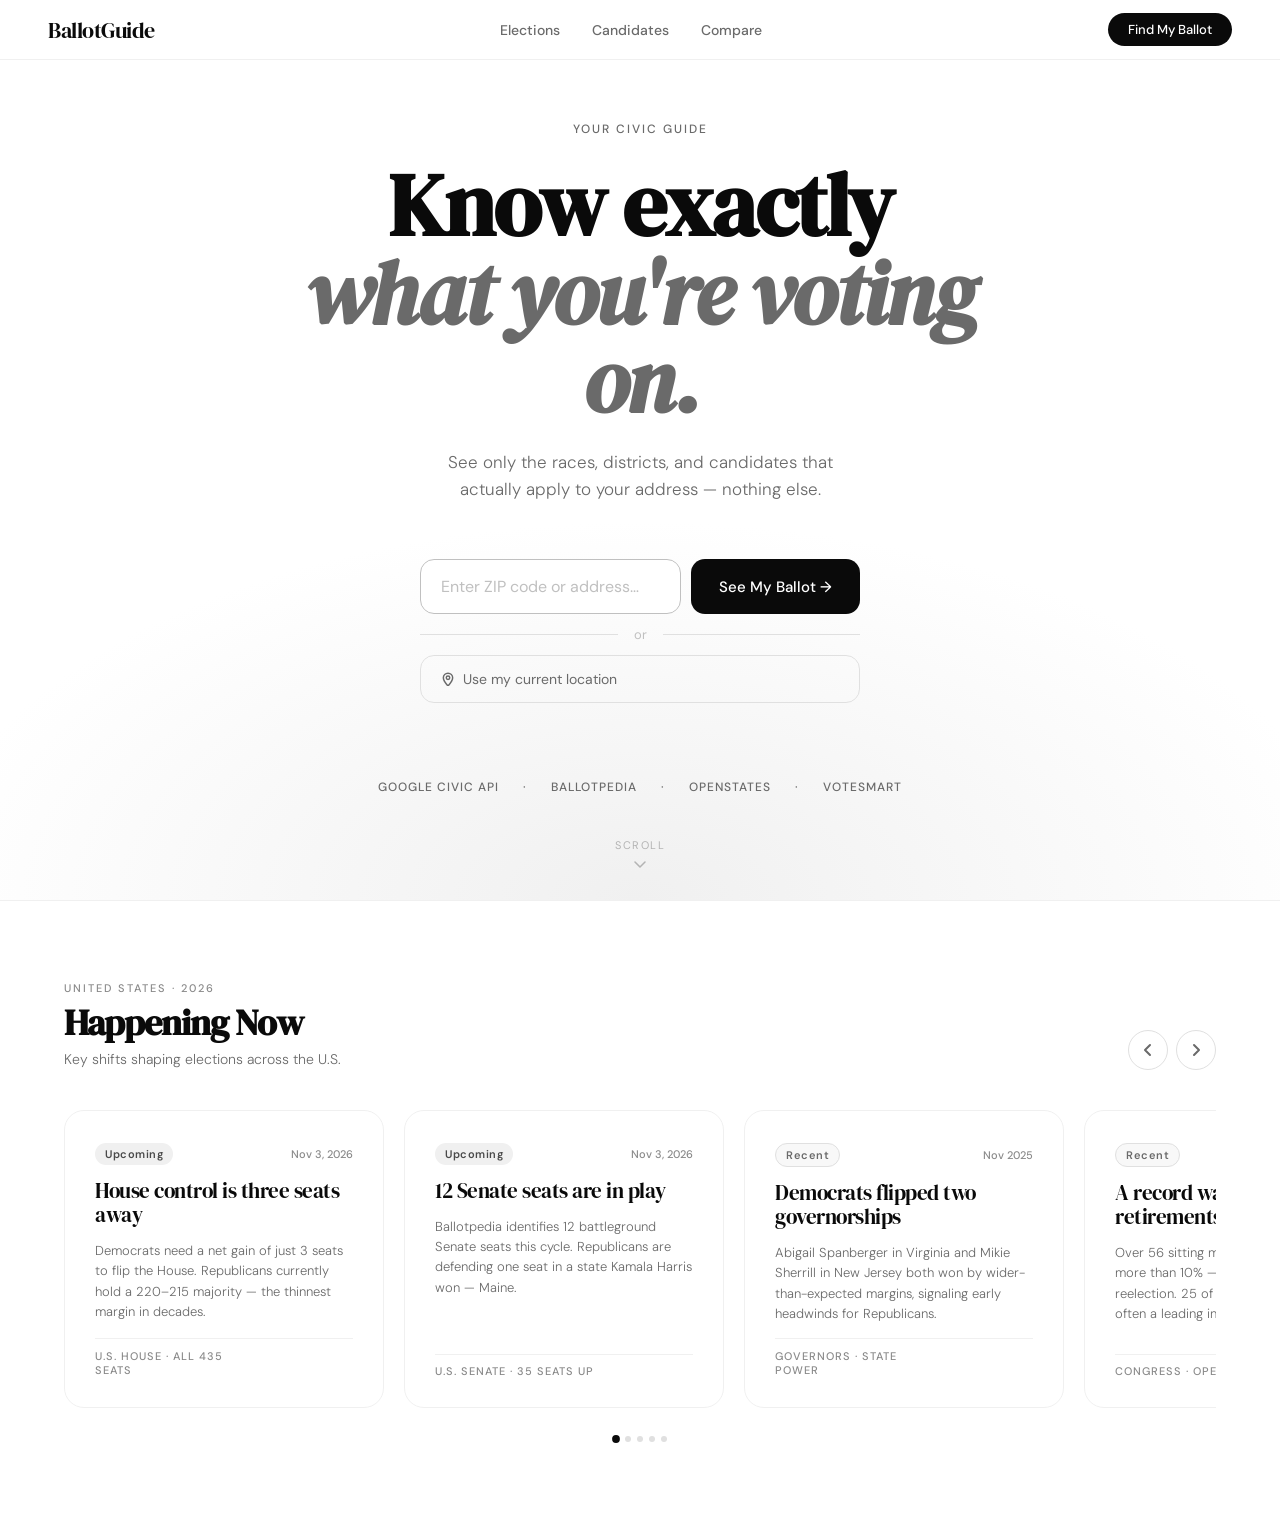
==== commit ef12f2ba: "add: Happening Now signal carousel" ====
--- a/index.html
+++ b/index.html
@@ -7,10 +7,11 @@
   <link href="https://fonts.googleapis.com/css2?family=DM+Serif+Display:ital@0;1&family=DM+Sans:opsz,wght@9..40,300;9..40,400;9..40,500;9..40,600&display=swap" rel="stylesheet" />
   <link rel="stylesheet" href="css/styles.css" />
   <style>
+    /* ── LANDING HERO ── */
     #page-landing {
       display: flex; flex-direction: column;
       align-items: center; justify-content: center;
-      min-height: 100vh; padding: 80px 24px 40px;
+      min-height: 100vh; padding: 80px 24px 64px;
       position: relative; overflow: hidden;
     }
     #page-landing::before {
@@ -67,12 +68,169 @@
       align-items: center; flex-wrap: wrap; justify-content: center;
       position: relative; z-index: 1;
     }
+    .scroll-hint {
+      position: absolute; bottom: 28px; left: 50%; transform: translateX(-50%);
+      display: flex; flex-direction: column; align-items: center; gap: 6px;
+      font-size: 11px; letter-spacing: 1.5px; text-transform: uppercase;
+      color: var(--gray-400); opacity: 0.6; z-index: 1;
+      animation: hintBob 2s ease-in-out infinite;
+    }
+    .scroll-hint svg { width: 14px; height: 14px; }
+    @keyframes hintBob {
+      0%, 100% { transform: translateX(-50%) translateY(0); }
+      50%       { transform: translateX(-50%) translateY(5px); }
+    }
     .error-message {
       font-size: 13px; color: #c44; padding: 10px 14px;
       background: #fff0f0; border-radius: 10px;
       border: 1px solid #f5c6c6;
     }
     .btn-ghost:disabled { opacity: 0.5; cursor: not-allowed; }
+
+    /* ── HAPPENING NOW SECTION ── */
+    #happening-now {
+      padding: 80px 64px;
+      border-top: 1px solid var(--gray-100);
+      background: var(--white);
+      overflow: hidden;
+    }
+
+    .hn-header {
+      display: flex; align-items: flex-end;
+      justify-content: space-between;
+      margin-bottom: 40px;
+    }
+    .hn-header-left {}
+    .hn-eyebrow {
+      font-size: 11px; font-weight: 500; letter-spacing: 2px;
+      text-transform: uppercase; color: var(--gray-400);
+      margin-bottom: 10px;
+    }
+    .hn-title {
+      font-family: var(--serif); font-size: 36px;
+      letter-spacing: -1px; color: var(--black);
+      line-height: 1; margin-bottom: 8px;
+    }
+    .hn-subtitle {
+      font-size: 14px; color: var(--gray-500);
+      font-weight: 300; line-height: 1.5;
+    }
+    .hn-nav {
+      display: flex; gap: 8px; flex-shrink: 0;
+    }
+    .hn-nav-btn {
+      width: 40px; height: 40px; border-radius: 50%;
+      border: 1.5px solid var(--gray-200); background: var(--white);
+      cursor: pointer; display: flex; align-items: center; justify-content: center;
+      transition: all var(--transition); flex-shrink: 0;
+    }
+    .hn-nav-btn:hover { border-color: var(--black); background: var(--black); }
+    .hn-nav-btn:hover svg path { stroke: var(--white); }
+    .hn-nav-btn svg { width: 14px; height: 14px; pointer-events: none; }
+    .hn-nav-btn svg path { stroke: var(--gray-500); stroke-width: 2; fill: none; stroke-linecap: round; stroke-linejoin: round; }
+
+    /* ── CAROUSEL TRACK ── */
+    .hn-track-wrap { overflow: hidden; position: relative; }
+    .hn-track {
+      display: flex; gap: 20px;
+      transition: transform 0.5s cubic-bezier(0.4, 0, 0.2, 1);
+      will-change: transform;
+    }
+
+    /* ── SIGNAL CARD ── */
+    .signal-card {
+      flex-shrink: 0;
+      width: 320px;
+      padding: 32px 30px 28px;
+      border: 1.5px solid var(--gray-100);
+      border-radius: 20px;
+      cursor: pointer;
+      transition: border-color var(--transition), box-shadow var(--transition), transform var(--transition);
+      background: var(--white);
+      display: flex; flex-direction: column; gap: 14px;
+      position: relative;
+    }
+    .signal-card:hover {
+      border-color: var(--black);
+      box-shadow: 0 12px 40px rgba(0,0,0,0.09);
+      transform: translateY(-3px);
+    }
+    .signal-card:hover .sc-cta { opacity: 1; }
+
+    .sc-top {
+      display: flex; align-items: center; justify-content: space-between;
+    }
+    .sc-status {
+      display: inline-flex; align-items: center; gap: 5px;
+      padding: 4px 10px; border-radius: 100px;
+      font-size: 11px; font-weight: 600; letter-spacing: 0.5px;
+    }
+    .sc-status.live {
+      background: #0a0a0a; color: #fff;
+    }
+    .sc-status.live::before {
+      content: '';
+      width: 6px; height: 6px; border-radius: 50%;
+      background: #fff;
+      animation: pulse 1.5s ease-in-out infinite;
+    }
+    @keyframes pulse {
+      0%, 100% { opacity: 1; }
+      50%       { opacity: 0.3; }
+    }
+    .sc-status.upcoming {
+      background: var(--gray-100); color: var(--gray-600);
+    }
+    .sc-status.recent {
+      background: var(--gray-50); color: var(--gray-500);
+      border: 1px solid var(--gray-200);
+    }
+    .sc-date {
+      font-size: 11px; color: var(--gray-400); font-weight: 500;
+    }
+
+    .sc-title {
+      font-family: var(--serif); font-size: 21px;
+      letter-spacing: -0.5px; color: var(--black);
+      line-height: 1.15;
+    }
+    .sc-context {
+      font-size: 13px; color: var(--gray-500);
+      line-height: 1.55; font-weight: 300;
+    }
+
+    .sc-footer {
+      display: flex; align-items: center; justify-content: space-between;
+      padding-top: 8px; border-top: 1px solid var(--gray-100);
+      margin-top: auto;
+    }
+    .sc-scope {
+      font-size: 11px; font-weight: 500; letter-spacing: 1px;
+      text-transform: uppercase; color: var(--gray-400);
+    }
+    .sc-cta {
+      font-size: 12px; color: var(--gray-400);
+      opacity: 0; transition: opacity var(--transition);
+    }
+
+    /* ── PROGRESS DOTS ── */
+    .hn-dots {
+      display: flex; gap: 6px; justify-content: center;
+      margin-top: 28px;
+    }
+    .hn-dot {
+      width: 6px; height: 6px; border-radius: 50%;
+      background: var(--gray-200);
+      transition: background var(--transition), transform var(--transition);
+      cursor: pointer;
+    }
+    .hn-dot.active { background: var(--black); transform: scale(1.3); }
+
+    @media (max-width: 768px) {
+      #happening-now { padding: 56px 24px; }
+      .hn-header { flex-direction: column; align-items: flex-start; gap: 20px; }
+      .signal-card { width: 280px; }
+    }
   </style>
 </head>
 <body>
@@ -87,6 +245,7 @@
   <a class="nav-cta" href="elections.html">Find My Ballot</a>
 </nav>
 
+<!-- ── HERO ── -->
 <div id="page-landing">
   <p class="landing-eyebrow fade-up">Your civic guide</p>
   <h1 class="landing-title fade-up delay-1">Know exactly<br/><em>what you're voting on.</em></h1>
@@ -119,14 +278,122 @@
     <span>·</span>
     <span>VoteSmart</span>
   </div>
+
+  <div class="scroll-hint">
+    <span>Scroll</span>
+    <svg viewBox="0 0 14 14" fill="none"><path d="M2 4l5 5 5-5" stroke="currentColor" stroke-width="1.5" stroke-linecap="round" stroke-linejoin="round"/></svg>
+  </div>
 </div>
+
+<!-- ── HAPPENING NOW ── -->
+<section id="happening-now">
+  <div class="hn-header">
+    <div class="hn-header-left">
+      <p class="hn-eyebrow">United States · 2026</p>
+      <h2 class="hn-title">Happening Now</h2>
+      <p class="hn-subtitle">Key shifts shaping elections across the U.S.</p>
+    </div>
+    <div class="hn-nav">
+      <button class="hn-nav-btn" id="hn-prev" aria-label="Previous">
+        <svg viewBox="0 0 14 14"><path d="M9 2L4 7l5 5"/></svg>
+      </button>
+      <button class="hn-nav-btn" id="hn-next" aria-label="Next">
+        <svg viewBox="0 0 14 14"><path d="M5 2l5 5-5 5"/></svg>
+      </button>
+    </div>
+  </div>
+
+  <div class="hn-track-wrap">
+    <div class="hn-track" id="hn-track">
+
+      <!-- Card 1 -->
+      <div class="signal-card" onclick="focusZip()">
+        <div class="sc-top">
+          <span class="sc-status upcoming">Upcoming</span>
+          <span class="sc-date">Nov 3, 2026</span>
+        </div>
+        <div class="sc-title">House control is three seats away</div>
+        <div class="sc-context">Democrats need a net gain of just 3 seats to flip the House. Republicans currently hold a 220–215 majority — the thinnest margin in decades.</div>
+        <div class="sc-footer">
+          <span class="sc-scope">U.S. House · All 435 Seats</span>
+          <span class="sc-cta">Enter your ZIP →</span>
+        </div>
+      </div>
+
+      <!-- Card 2 -->
+      <div class="signal-card" onclick="focusZip()">
+        <div class="sc-top">
+          <span class="sc-status upcoming">Upcoming</span>
+          <span class="sc-date">Nov 3, 2026</span>
+        </div>
+        <div class="sc-title">12 Senate seats are in play</div>
+        <div class="sc-context">Ballotpedia identifies 12 battleground Senate seats this cycle. Republicans are defending one seat in a state Kamala Harris won — Maine.</div>
+        <div class="sc-footer">
+          <span class="sc-scope">U.S. Senate · 35 Seats Up</span>
+          <span class="sc-cta">Enter your ZIP →</span>
+        </div>
+      </div>
+
+      <!-- Card 3 -->
+      <div class="signal-card" onclick="focusZip()">
+        <div class="sc-top">
+          <span class="sc-status recent">Recent</span>
+          <span class="sc-date">Nov 2025</span>
+        </div>
+        <div class="sc-title">Democrats flipped two governorships</div>
+        <div class="sc-context">Abigail Spanberger in Virginia and Mikie Sherrill in New Jersey both won by wider-than-expected margins, signaling early headwinds for Republicans.</div>
+        <div class="sc-footer">
+          <span class="sc-scope">Governors · State Power</span>
+          <span class="sc-cta">Enter your ZIP →</span>
+        </div>
+      </div>
+
+      <!-- Card 4 -->
+      <div class="signal-card" onclick="focusZip()">
+        <div class="sc-top">
+          <span class="sc-status recent">Recent</span>
+          <span class="sc-date">Early 2026</span>
+        </div>
+        <div class="sc-title">A record wave of retirements</div>
+        <div class="sc-context">Over 56 sitting members of Congress — more than 10% — are not running for reelection. 25 of them are Republicans, often a leading indicator of a coming wave.</div>
+        <div class="sc-footer">
+          <span class="sc-scope">Congress · Open Seats</span>
+          <span class="sc-cta">Enter your ZIP →</span>
+        </div>
+      </div>
+
+      <!-- Card 5 -->
+      <div class="signal-card" onclick="focusZip()">
+        <div class="sc-top">
+          <span class="sc-status live">Live</span>
+          <span class="sc-date">Ongoing</span>
+        </div>
+        <div class="sc-title">Congressional maps are being redrawn mid-cycle</div>
+        <div class="sc-context">Texas, North Carolina, Missouri, and Ohio have redrawn district maps between elections — a rare move that could affect dozens of competitive races.</div>
+        <div class="sc-footer">
+          <span class="sc-scope">Redistricting · 4 States</span>
+          <span class="sc-cta">Enter your ZIP →</span>
+        </div>
+      </div>
+
+    </div>
+  </div>
+
+  <div class="hn-dots" id="hn-dots"></div>
+</section>
 
 <script src="js/main.js"></script>
 <script>
+  /* ── ZIP / Location logic ── */
   const searchBtn   = document.getElementById('search-btn');
   const locationBtn = document.getElementById('location-btn');
   const zipInput    = document.getElementById('zip-input');
   const errorBox    = document.getElementById('error-box');
+
+  function focusZip() {
+    zipInput.focus();
+    window.scrollTo({ top: 0, behavior: 'smooth' });
+  }
 
   function goToElections(address) {
     if (!address || address.trim().length < 3) {
@@ -141,25 +408,80 @@
   }
 
   searchBtn.addEventListener('click', () => goToElections(zipInput.value));
-
-  zipInput.addEventListener('keydown', e => {
-    if (e.key === 'Enter') goToElections(zipInput.value);
-  });
+  zipInput.addEventListener('keydown', e => { if (e.key === 'Enter') goToElections(zipInput.value); });
 
   locationBtn.addEventListener('click', async () => {
     locationBtn.innerHTML = '⏳ Getting location…';
-    locationBtn.disabled = true;
-    errorBox.innerHTML = '';
+    locationBtn.disabled  = true;
+    errorBox.innerHTML    = '';
     try {
       const { lat, lng } = await getLocation();
-      const address = await reverseGeocode(lat, lng);
+      const address      = await reverseGeocode(lat, lng);
       goToElections(address || `${lat.toFixed(4)}, ${lng.toFixed(4)}`);
-    } catch (err) {
+    } catch {
       errorBox.innerHTML = '<div class="error-message">Could not get location. Please enter your address manually.</div>';
       locationBtn.innerHTML = `<svg width="14" height="14" viewBox="0 0 24 24" fill="none" stroke="currentColor" stroke-width="2.5" stroke-linecap="round" stroke-linejoin="round"><circle cx="12" cy="10" r="3"/><path d="M12 2a8 8 0 0 1 8 8c0 5.25-8 14-8 14S4 15.25 4 10a8 8 0 0 1 8-8z"/></svg> Use my current location`;
       locationBtn.disabled = false;
     }
   });
+
+  /* ── Happening Now Carousel ── */
+  (function() {
+    const track    = document.getElementById('hn-track');
+    const dotsWrap = document.getElementById('hn-dots');
+    const cards    = Array.from(track.querySelectorAll('.signal-card'));
+    const CARD_W   = () => cards[0].offsetWidth + 20; // card + gap
+    const VISIBLE  = () => Math.floor(track.parentElement.offsetWidth / CARD_W());
+
+    let current    = 0;
+    let autoTimer  = null;
+    const total    = cards.length;
+
+    // Build dots
+    cards.forEach((_, i) => {
+      const d = document.createElement('div');
+      d.className = 'hn-dot' + (i === 0 ? ' active' : '');
+      d.addEventListener('click', () => goTo(i));
+      dotsWrap.appendChild(d);
+    });
+
+    function updateDots() {
+      dotsWrap.querySelectorAll('.hn-dot').forEach((d, i) => {
+        d.classList.toggle('active', i === current);
+      });
+    }
+
+    function goTo(index) {
+      const max = total - VISIBLE();
+      current = Math.max(0, Math.min(index, Math.max(max, 0)));
+      track.style.transform = `translateX(-${current * CARD_W()}px)`;
+      updateDots();
+    }
+
+    document.getElementById('hn-prev').addEventListener('click', () => {
+      resetAuto();
+      goTo(current <= 0 ? total - 1 : current - 1);
+    });
+
+    document.getElementById('hn-next').addEventListener('click', () => {
+      resetAuto();
+      goTo(current >= total - 1 ? 0 : current + 1);
+    });
+
+    function resetAuto() {
+      clearInterval(autoTimer);
+      autoTimer = setInterval(() => {
+        goTo(current >= total - 1 ? 0 : current + 1);
+      }, 5000);
+    }
+
+    // Pause on hover
+    track.addEventListener('mouseenter', () => clearInterval(autoTimer));
+    track.addEventListener('mouseleave', resetAuto);
+
+    resetAuto();
+    window.addEventListener('resize', () => goTo(current));
+  })();
 </script>
 </body>
-</html>
+</html>
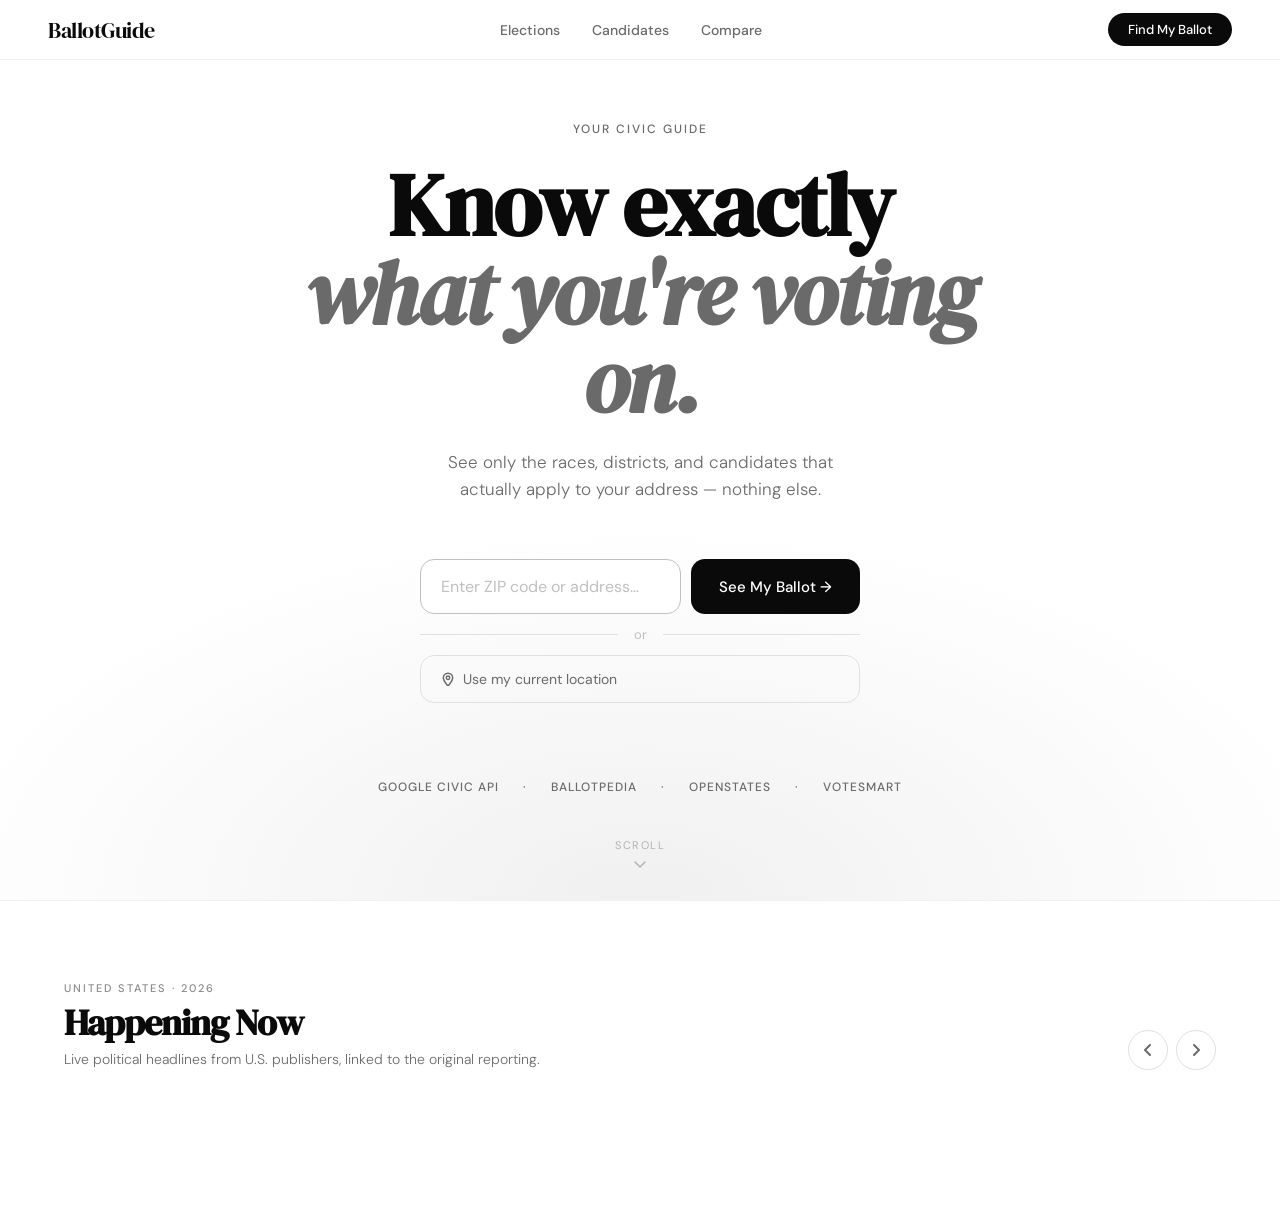
==== commit f7fcc409: "feat: integrate GNews API into Happening Now carousel with fallback" ====
--- a/index.html
+++ b/index.html
@@ -212,6 +212,11 @@
       font-size: 12px; color: var(--gray-400);
       opacity: 0; transition: opacity var(--transition);
     }
+    .sc-link {
+      font-size: 12px; color: var(--gray-500);
+      text-decoration: none; transition: color var(--transition);
+    }
+    .signal-card:hover .sc-link { color: var(--black); }
 
     /* ── PROGRESS DOTS ── */
     .hn-dots {
@@ -222,7 +227,7 @@
       width: 6px; height: 6px; border-radius: 50%;
       background: var(--gray-200);
       transition: background var(--transition), transform var(--transition);
-      cursor: pointer;
+      cursor: pointer; border: none; padding: 0; appearance: none;
     }
     .hn-dot.active { background: var(--black); transform: scale(1.3); }
 
@@ -291,7 +296,7 @@
     <div class="hn-header-left">
       <p class="hn-eyebrow">United States · 2026</p>
       <h2 class="hn-title">Happening Now</h2>
-      <p class="hn-subtitle">Key shifts shaping elections across the U.S.</p>
+      <p class="hn-subtitle">Live political headlines from U.S. publishers, linked to the original reporting.</p>
     </div>
     <div class="hn-nav">
       <button class="hn-nav-btn" id="hn-prev" aria-label="Previous">
@@ -305,77 +310,7 @@
 
   <div class="hn-track-wrap">
     <div class="hn-track" id="hn-track">
-
-      <!-- Card 1 -->
-      <div class="signal-card" onclick="focusZip()">
-        <div class="sc-top">
-          <span class="sc-status upcoming">Upcoming</span>
-          <span class="sc-date">Nov 3, 2026</span>
-        </div>
-        <div class="sc-title">House control is three seats away</div>
-        <div class="sc-context">Democrats need a net gain of just 3 seats to flip the House. Republicans currently hold a 220–215 majority — the thinnest margin in decades.</div>
-        <div class="sc-footer">
-          <span class="sc-scope">U.S. House · All 435 Seats</span>
-          <span class="sc-cta">Enter your ZIP →</span>
-        </div>
-      </div>
-
-      <!-- Card 2 -->
-      <div class="signal-card" onclick="focusZip()">
-        <div class="sc-top">
-          <span class="sc-status upcoming">Upcoming</span>
-          <span class="sc-date">Nov 3, 2026</span>
-        </div>
-        <div class="sc-title">12 Senate seats are in play</div>
-        <div class="sc-context">Ballotpedia identifies 12 battleground Senate seats this cycle. Republicans are defending one seat in a state Kamala Harris won — Maine.</div>
-        <div class="sc-footer">
-          <span class="sc-scope">U.S. Senate · 35 Seats Up</span>
-          <span class="sc-cta">Enter your ZIP →</span>
-        </div>
-      </div>
-
-      <!-- Card 3 -->
-      <div class="signal-card" onclick="focusZip()">
-        <div class="sc-top">
-          <span class="sc-status recent">Recent</span>
-          <span class="sc-date">Nov 2025</span>
-        </div>
-        <div class="sc-title">Democrats flipped two governorships</div>
-        <div class="sc-context">Abigail Spanberger in Virginia and Mikie Sherrill in New Jersey both won by wider-than-expected margins, signaling early headwinds for Republicans.</div>
-        <div class="sc-footer">
-          <span class="sc-scope">Governors · State Power</span>
-          <span class="sc-cta">Enter your ZIP →</span>
-        </div>
-      </div>
-
-      <!-- Card 4 -->
-      <div class="signal-card" onclick="focusZip()">
-        <div class="sc-top">
-          <span class="sc-status recent">Recent</span>
-          <span class="sc-date">Early 2026</span>
-        </div>
-        <div class="sc-title">A record wave of retirements</div>
-        <div class="sc-context">Over 56 sitting members of Congress — more than 10% — are not running for reelection. 25 of them are Republicans, often a leading indicator of a coming wave.</div>
-        <div class="sc-footer">
-          <span class="sc-scope">Congress · Open Seats</span>
-          <span class="sc-cta">Enter your ZIP →</span>
-        </div>
-      </div>
-
-      <!-- Card 5 -->
-      <div class="signal-card" onclick="focusZip()">
-        <div class="sc-top">
-          <span class="sc-status live">Live</span>
-          <span class="sc-date">Ongoing</span>
-        </div>
-        <div class="sc-title">Congressional maps are being redrawn mid-cycle</div>
-        <div class="sc-context">Texas, North Carolina, Missouri, and Ohio have redrawn district maps between elections — a rare move that could affect dozens of competitive races.</div>
-        <div class="sc-footer">
-          <span class="sc-scope">Redistricting · 4 States</span>
-          <span class="sc-cta">Enter your ZIP →</span>
-        </div>
-      </div>
-
+      <!-- Cards are injected from the news API -->
     </div>
   </div>
 
@@ -425,63 +360,248 @@
     }
   });
 
-  /* ── Happening Now Carousel ── */
-  (function() {
-    const track    = document.getElementById('hn-track');
+  /* ── News API config ── */
+  window.BALLOTGUIDE_GNEWS_API_KEY = window.BALLOTGUIDE_GNEWS_API_KEY || 'PASTE_GNEWS_API_KEY_HERE';
+  const GNEWS_API_KEY = window.BALLOTGUIDE_GNEWS_API_KEY;
+  const GNEWS_ENDPOINT =
+    'https://gnews.io/api/v4/search?q=' +
+    encodeURIComponent('(politics OR election OR congress OR senate OR supreme court)') +
+    '&lang=en&country=us&max=5&apikey=' + encodeURIComponent(GNEWS_API_KEY);
+
+  const FALLBACK_HEADLINES = [
+    {
+      title: 'House control is three seats away',
+      description: 'A narrow House margin keeps control of the chamber within reach heading into 2026.',
+      publishedAt: '2026-04-01T12:00:00Z',
+      source: { name: 'BallotGuide fallback' },
+      url: '#'
+    },
+    {
+      title: 'Governors races are shaping the next cycle',
+      description: 'Recent statewide results are already influencing how both parties map the 2026 battlefield.',
+      publishedAt: '2026-03-28T12:00:00Z',
+      source: { name: 'BallotGuide fallback' },
+      url: '#'
+    },
+    {
+      title: 'Congressional retirements are opening new races',
+      description: 'Open seats create volatility and can quickly change the balance of a cycle.',
+      publishedAt: '2026-03-22T12:00:00Z',
+      source: { name: 'BallotGuide fallback' },
+      url: '#'
+    },
+    {
+      title: 'Court fights over maps remain politically important',
+      description: 'Redistricting disputes continue to shape where competitive races emerge.',
+      publishedAt: '2026-03-18T12:00:00Z',
+      source: { name: 'BallotGuide fallback' },
+      url: '#'
+    },
+    {
+      title: 'National politics is moving through the states',
+      description: 'Battleground decisions in a few states are setting the tone for the broader map.',
+      publishedAt: '2026-03-12T12:00:00Z',
+      source: { name: 'BallotGuide fallback' },
+      url: '#'
+    }
+  ];
+
+  function focusZip() {
+    zipInput.focus();
+    window.scrollTo({ top: 0, behavior: 'smooth' });
+  }
+
+  function formatHeadlineDate(value) {
+    if (!value) return 'Latest';
+    const date = new Date(value);
+    if (Number.isNaN(date.getTime())) return 'Latest';
+    return date.toLocaleDateString(undefined, { month: 'short', day: 'numeric', year: 'numeric' });
+  }
+
+  function stripTrailingSource(title = '') {
+    return title.replace(/\s*[-|–—]\s*[^-|–—]{2,60}$/, '').trim();
+  }
+
+  function buildNewsCard(article) {
+    const href = article.url && article.url !== '#' ? article.url : '#';
+    const safeTitle = stripTrailingSource(article.title || 'Political headline');
+    const safeDescription = (article.description || 'Open the original article for the latest reporting.').trim();
+    const sourceName = article.source?.name || 'Source';
+    const publishedLabel = formatHeadlineDate(article.publishedAt);
+    const isFallback = href === '#';
+
+    return `
+      <article class="signal-card"${isFallback ? ' onclick="focusZip()"' : ''}>
+        <div class="sc-top">
+          <span class="sc-status live">Headline</span>
+          <span class="sc-date">${publishedLabel}</span>
+        </div>
+        <div class="sc-title">${safeTitle}</div>
+        <div class="sc-context">${safeDescription}</div>
+        <div class="sc-footer">
+          <span class="sc-scope">${sourceName}</span>
+          ${isFallback
+            ? '<span class="sc-cta" style="opacity:1">Add API key →</span>'
+            : `<a class="sc-link" href="${href}" target="_blank" rel="noopener noreferrer">Read source ↗</a>`}
+        </div>
+      </article>
+    `;
+  }
+
+  async function loadPoliticalHeadlines() {
+    const track = document.getElementById('hn-track');
+    const subtitle = document.querySelector('.hn-subtitle');
+
+    const useFallback = (reasonText) => {
+      track.innerHTML = FALLBACK_HEADLINES.map(buildNewsCard).join('');
+      if (subtitle && reasonText) subtitle.textContent = reasonText;
+      initHeadlineCarousel();
+    };
+
+    if (!GNEWS_API_KEY || GNEWS_API_KEY === 'PASTE_GNEWS_API_KEY_HERE') {
+      useFallback('Add a free GNews API key to show live political headlines from U.S. publishers.');
+      return;
+    }
+
+    try {
+      const response = await fetch(GNEWS_ENDPOINT);
+      if (!response.ok) throw new Error('Request failed with status ' + response.status);
+
+      const payload = await response.json();
+      const articles = Array.isArray(payload.articles) ? payload.articles.slice(0, 5) : [];
+
+      if (!articles.length) {
+        useFallback('No live headlines came back, so the carousel is showing a fallback set right now.');
+        return;
+      }
+
+      track.innerHTML = articles.map(buildNewsCard).join('');
+      initHeadlineCarousel();
+    } catch (error) {
+      console.error('Could not load GNews headlines:', error);
+      useFallback('The live headline feed is unavailable right now, so this section is showing a fallback set.');
+    }
+  }
+
+  function initHeadlineCarousel() {
+    const track = document.getElementById('hn-track');
     const dotsWrap = document.getElementById('hn-dots');
-    const cards    = Array.from(track.querySelectorAll('.signal-card'));
-    const CARD_W   = () => cards[0].offsetWidth + 20; // card + gap
-    const VISIBLE  = () => Math.floor(track.parentElement.offsetWidth / CARD_W());
-
-    let current    = 0;
-    let autoTimer  = null;
-    const total    = cards.length;
-
-    // Build dots
+    const prevBtn = document.getElementById('hn-prev');
+    const nextBtn = document.getElementById('hn-next');
+    const cards = Array.from(track.querySelectorAll('.signal-card'));
+
+    dotsWrap.innerHTML = '';
+
+    if (!cards.length) return;
+
+    const cardWidth = () => {
+      const gap = parseFloat(getComputedStyle(track).gap || '20');
+      return cards[0].offsetWidth + gap;
+    };
+
+    const visibleCards = () => Math.max(1, Math.floor(track.parentElement.offsetWidth / cardWidth()));
+    const maxIndex = () => Math.max(0, cards.length - visibleCards());
+
+    let current = 0;
+    let autoTimer = null;
+
     cards.forEach((_, i) => {
-      const d = document.createElement('div');
-      d.className = 'hn-dot' + (i === 0 ? ' active' : '');
-      d.addEventListener('click', () => goTo(i));
-      dotsWrap.appendChild(d);
+      const dot = document.createElement('button');
+      dot.type = 'button';
+      dot.className = 'hn-dot' + (i === 0 ? ' active' : '');
+      dot.setAttribute('aria-label', 'Go to headline ' + (i + 1));
+      dot.addEventListener('click', () => {
+        stopAuto();
+        goTo(i);
+        startAuto();
+      });
+      dotsWrap.appendChild(dot);
     });
 
     function updateDots() {
-      dotsWrap.querySelectorAll('.hn-dot').forEach((d, i) => {
-        d.classList.toggle('active', i === current);
+      dotsWrap.querySelectorAll('.hn-dot').forEach((dot, i) => {
+        dot.classList.toggle('active', i === current);
       });
     }
 
     function goTo(index) {
-      const max = total - VISIBLE();
-      current = Math.max(0, Math.min(index, Math.max(max, 0)));
-      track.style.transform = `translateX(-${current * CARD_W()}px)`;
+      current = Math.max(0, Math.min(index, maxIndex()));
+      track.style.transform = `translateX(-${current * cardWidth()}px)`;
       updateDots();
     }
 
-    document.getElementById('hn-prev').addEventListener('click', () => {
-      resetAuto();
-      goTo(current <= 0 ? total - 1 : current - 1);
-    });
-
-    document.getElementById('hn-next').addEventListener('click', () => {
-      resetAuto();
-      goTo(current >= total - 1 ? 0 : current + 1);
-    });
-
-    function resetAuto() {
-      clearInterval(autoTimer);
+    function startAuto() {
+      stopAuto();
       autoTimer = setInterval(() => {
-        goTo(current >= total - 1 ? 0 : current + 1);
+        const limit = maxIndex();
+        current = current >= limit ? 0 : current + 1;
+        goTo(current);
       }, 5000);
     }
 
-    // Pause on hover
-    track.addEventListener('mouseenter', () => clearInterval(autoTimer));
-    track.addEventListener('mouseleave', resetAuto);
-
-    resetAuto();
+    function stopAuto() {
+      if (autoTimer) clearInterval(autoTimer);
+    }
+
+    prevBtn.onclick = () => {
+      stopAuto();
+      const limit = maxIndex();
+      goTo(current <= 0 ? limit : current - 1);
+      startAuto();
+    };
+
+    nextBtn.onclick = () => {
+      stopAuto();
+      const limit = maxIndex();
+      goTo(current >= limit ? 0 : current + 1);
+      startAuto();
+    };
+
+    track.addEventListener('mouseenter', stopAuto);
+    track.addEventListener('mouseleave', startAuto);
     window.addEventListener('resize', () => goTo(current));
-  })();
+
+    startAuto();
+    goTo(0);
+  }
+
+  /* ── ZIP / Location logic ── */
+  const searchBtn   = document.getElementById('search-btn');
+  const locationBtn = document.getElementById('location-btn');
+  const zipInput    = document.getElementById('zip-input');
+  const errorBox    = document.getElementById('error-box');
+
+  function goToElections(address) {
+    if (!address || address.trim().length < 3) {
+      errorBox.innerHTML = '<div class="error-message">Please enter a valid ZIP code or address.</div>';
+      return;
+    }
+    errorBox.innerHTML = '';
+    AppState.address = address.trim();
+    AppState.zip     = address.trim();
+    saveState();
+    window.location.href = 'elections.html';
+  }
+
+  searchBtn.addEventListener('click', () => goToElections(zipInput.value));
+  zipInput.addEventListener('keydown', e => { if (e.key === 'Enter') goToElections(zipInput.value); });
+
+  locationBtn.addEventListener('click', async () => {
+    locationBtn.innerHTML = '⏳ Getting location…';
+    locationBtn.disabled  = true;
+    errorBox.innerHTML    = '';
+    try {
+      const { lat, lng } = await getLocation();
+      const address      = await reverseGeocode(lat, lng);
+      goToElections(address || `${lat.toFixed(4)}, ${lng.toFixed(4)}`);
+    } catch {
+      errorBox.innerHTML = '<div class="error-message">Could not get location. Please enter your address manually.</div>';
+      locationBtn.innerHTML = `<svg width="14" height="14" viewBox="0 0 24 24" fill="none" stroke="currentColor" stroke-width="2.5" stroke-linecap="round" stroke-linejoin="round"><circle cx="12" cy="10" r="3"/><path d="M12 2a8 8 0 0 1 8 8c0 5.25-8 14-8 14S4 15.25 4 10a8 8 0 0 1 8-8z"/></svg> Use my current location`;
+      locationBtn.disabled = false;
+    }
+  });
+
+  loadPoliticalHeadlines();
 </script>
 </body>
 </html>
--- a/css/styles.css
+++ b/css/styles.css
@@ -313,4 +313,4 @@
   .compare-hero, .compare-grid { padding: 32px 24px !important; }
   .compare-candidates { grid-template-columns: 100px 1fr 1fr !important; }
   .carousel-nav { display: none; }
-}
+}
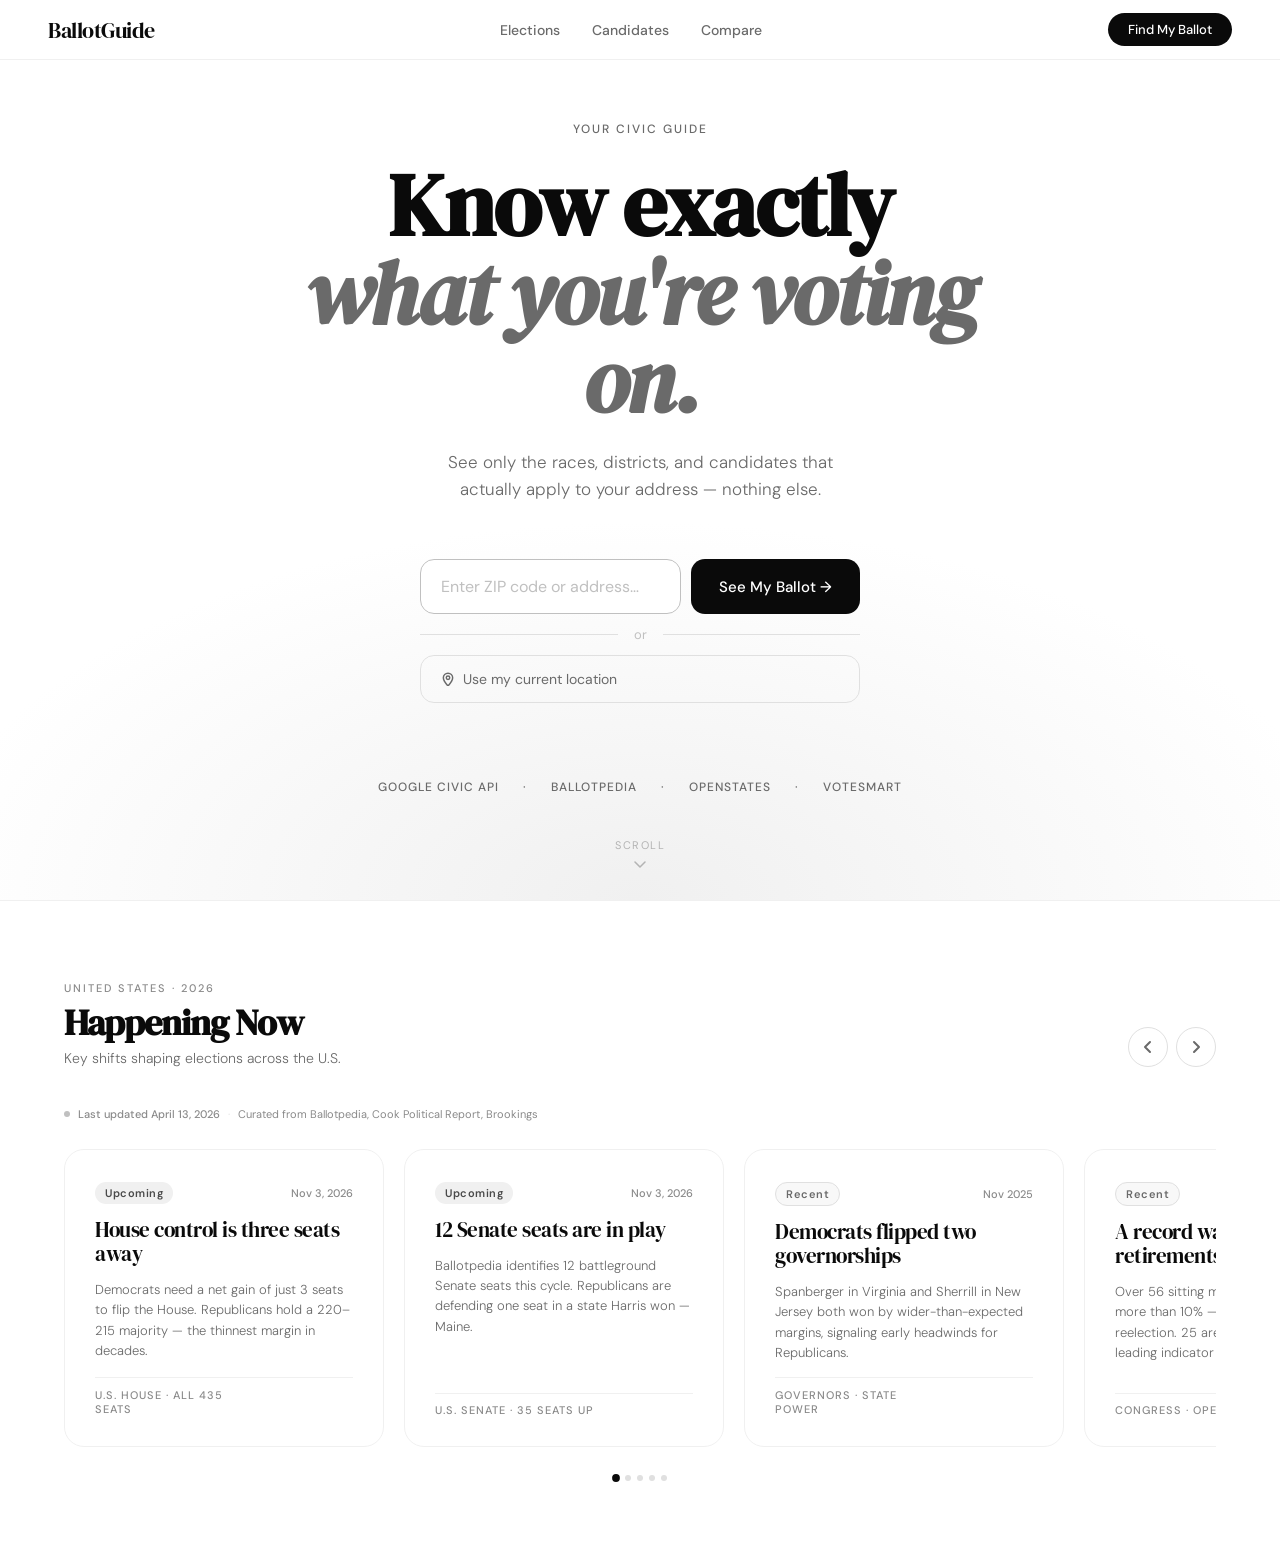
==== commit 384abef2: "feat: signals.json data layer for Happening Now carousel" ====
--- a/index.html
+++ b/index.html
@@ -82,55 +82,51 @@
     }
     .error-message {
       font-size: 13px; color: #c44; padding: 10px 14px;
-      background: #fff0f0; border-radius: 10px;
-      border: 1px solid #f5c6c6;
+      background: #fff0f0; border-radius: 10px; border: 1px solid #f5c6c6;
     }
     .btn-ghost:disabled { opacity: 0.5; cursor: not-allowed; }
 
-    /* ── HAPPENING NOW SECTION ── */
+    /* ── HAPPENING NOW ── */
     #happening-now {
       padding: 80px 64px;
       border-top: 1px solid var(--gray-100);
       background: var(--white);
       overflow: hidden;
     }
-
     .hn-header {
       display: flex; align-items: flex-end;
-      justify-content: space-between;
-      margin-bottom: 40px;
-    }
-    .hn-header-left {}
+      justify-content: space-between; margin-bottom: 40px;
+    }
     .hn-eyebrow {
       font-size: 11px; font-weight: 500; letter-spacing: 2px;
-      text-transform: uppercase; color: var(--gray-400);
-      margin-bottom: 10px;
+      text-transform: uppercase; color: var(--gray-400); margin-bottom: 10px;
     }
     .hn-title {
       font-family: var(--serif); font-size: 36px;
-      letter-spacing: -1px; color: var(--black);
-      line-height: 1; margin-bottom: 8px;
-    }
-    .hn-subtitle {
-      font-size: 14px; color: var(--gray-500);
-      font-weight: 300; line-height: 1.5;
-    }
-    .hn-nav {
-      display: flex; gap: 8px; flex-shrink: 0;
-    }
+      letter-spacing: -1px; color: var(--black); line-height: 1; margin-bottom: 8px;
+    }
+    .hn-subtitle { font-size: 14px; color: var(--gray-500); font-weight: 300; }
+    .hn-nav { display: flex; gap: 8px; flex-shrink: 0; }
     .hn-nav-btn {
       width: 40px; height: 40px; border-radius: 50%;
       border: 1.5px solid var(--gray-200); background: var(--white);
       cursor: pointer; display: flex; align-items: center; justify-content: center;
-      transition: all var(--transition); flex-shrink: 0;
+      transition: all var(--transition);
     }
     .hn-nav-btn:hover { border-color: var(--black); background: var(--black); }
     .hn-nav-btn:hover svg path { stroke: var(--white); }
     .hn-nav-btn svg { width: 14px; height: 14px; pointer-events: none; }
     .hn-nav-btn svg path { stroke: var(--gray-500); stroke-width: 2; fill: none; stroke-linecap: round; stroke-linejoin: round; }
 
-    /* ── CAROUSEL TRACK ── */
-    .hn-track-wrap { overflow: hidden; position: relative; }
+    /* ── META ROW ── */
+    .hn-meta-row {
+      display: flex; align-items: center; gap: 8px;
+      margin-bottom: 28px; font-size: 11px; color: var(--gray-400);
+    }
+    .hn-updated { font-weight: 500; }
+
+    /* ── TRACK ── */
+    .hn-track-wrap { overflow: hidden; }
     .hn-track {
       display: flex; gap: 20px;
       transition: transform 0.5s cubic-bezier(0.4, 0, 0.2, 1);
@@ -139,16 +135,13 @@
 
     /* ── SIGNAL CARD ── */
     .signal-card {
-      flex-shrink: 0;
-      width: 320px;
+      flex-shrink: 0; width: 320px;
       padding: 32px 30px 28px;
-      border: 1.5px solid var(--gray-100);
-      border-radius: 20px;
+      border: 1.5px solid var(--gray-100); border-radius: 20px;
       cursor: pointer;
       transition: border-color var(--transition), box-shadow var(--transition), transform var(--transition);
       background: var(--white);
       display: flex; flex-direction: column; gap: 14px;
-      position: relative;
     }
     .signal-card:hover {
       border-color: var(--black);
@@ -156,78 +149,40 @@
       transform: translateY(-3px);
     }
     .signal-card:hover .sc-cta { opacity: 1; }
-
-    .sc-top {
-      display: flex; align-items: center; justify-content: space-between;
-    }
+    .sc-top { display: flex; align-items: center; justify-content: space-between; }
     .sc-status {
       display: inline-flex; align-items: center; gap: 5px;
       padding: 4px 10px; border-radius: 100px;
       font-size: 11px; font-weight: 600; letter-spacing: 0.5px;
     }
-    .sc-status.live {
-      background: #0a0a0a; color: #fff;
-    }
+    .sc-status.live { background: #0a0a0a; color: #fff; }
     .sc-status.live::before {
-      content: '';
-      width: 6px; height: 6px; border-radius: 50%;
-      background: #fff;
-      animation: pulse 1.5s ease-in-out infinite;
-    }
-    @keyframes pulse {
-      0%, 100% { opacity: 1; }
-      50%       { opacity: 0.3; }
-    }
-    .sc-status.upcoming {
-      background: var(--gray-100); color: var(--gray-600);
-    }
-    .sc-status.recent {
-      background: var(--gray-50); color: var(--gray-500);
-      border: 1px solid var(--gray-200);
-    }
-    .sc-date {
-      font-size: 11px; color: var(--gray-400); font-weight: 500;
-    }
-
+      content: ''; width: 6px; height: 6px; border-radius: 50%;
+      background: #fff; animation: pulse 1.5s ease-in-out infinite;
+    }
+    @keyframes pulse { 0%, 100% { opacity: 1; } 50% { opacity: 0.3; } }
+    .sc-status.upcoming { background: var(--gray-100); color: var(--gray-600); }
+    .sc-status.recent { background: var(--gray-50); color: var(--gray-500); border: 1px solid var(--gray-200); }
+    .sc-date { font-size: 11px; color: var(--gray-400); font-weight: 500; }
     .sc-title {
       font-family: var(--serif); font-size: 21px;
-      letter-spacing: -0.5px; color: var(--black);
-      line-height: 1.15;
-    }
-    .sc-context {
-      font-size: 13px; color: var(--gray-500);
-      line-height: 1.55; font-weight: 300;
-    }
-
+      letter-spacing: -0.5px; color: var(--black); line-height: 1.15;
+    }
+    .sc-context { font-size: 13px; color: var(--gray-500); line-height: 1.55; font-weight: 300; }
     .sc-footer {
       display: flex; align-items: center; justify-content: space-between;
-      padding-top: 8px; border-top: 1px solid var(--gray-100);
-      margin-top: auto;
-    }
-    .sc-scope {
-      font-size: 11px; font-weight: 500; letter-spacing: 1px;
-      text-transform: uppercase; color: var(--gray-400);
-    }
-    .sc-cta {
-      font-size: 12px; color: var(--gray-400);
-      opacity: 0; transition: opacity var(--transition);
-    }
-    .sc-link {
-      font-size: 12px; color: var(--gray-500);
-      text-decoration: none; transition: color var(--transition);
-    }
-    .signal-card:hover .sc-link { color: var(--black); }
-
-    /* ── PROGRESS DOTS ── */
-    .hn-dots {
-      display: flex; gap: 6px; justify-content: center;
-      margin-top: 28px;
-    }
+      padding-top: 8px; border-top: 1px solid var(--gray-100); margin-top: auto;
+    }
+    .sc-scope { font-size: 11px; font-weight: 500; letter-spacing: 1px; text-transform: uppercase; color: var(--gray-400); }
+    .sc-source { font-size: 11px; color: var(--gray-300); }
+    .sc-cta { font-size: 12px; color: var(--gray-400); opacity: 0; transition: opacity var(--transition); }
+
+    /* ── DOTS ── */
+    .hn-dots { display: flex; gap: 6px; justify-content: center; margin-top: 28px; }
     .hn-dot {
       width: 6px; height: 6px; border-radius: 50%;
-      background: var(--gray-200);
+      background: var(--gray-200); cursor: pointer;
       transition: background var(--transition), transform var(--transition);
-      cursor: pointer; border: none; padding: 0; appearance: none;
     }
     .hn-dot.active { background: var(--black); transform: scale(1.3); }
 
@@ -257,7 +212,6 @@
   <p class="landing-sub fade-up delay-2">
     See only the races, districts, and candidates that actually apply to your address — nothing else.
   </p>
-
   <div class="input-group fade-up delay-3">
     <div class="input-row">
       <input class="zip-input" id="zip-input" type="text" placeholder="Enter ZIP code or address…" maxlength="60" />
@@ -273,17 +227,12 @@
     </button>
     <div id="error-box"></div>
   </div>
-
   <div class="trust-row fade-up delay-4">
-    <span>Google Civic API</span>
-    <span>·</span>
-    <span>Ballotpedia</span>
-    <span>·</span>
-    <span>OpenStates</span>
-    <span>·</span>
+    <span>Google Civic API</span><span>·</span>
+    <span>Ballotpedia</span><span>·</span>
+    <span>OpenStates</span><span>·</span>
     <span>VoteSmart</span>
   </div>
-
   <div class="scroll-hint">
     <span>Scroll</span>
     <svg viewBox="0 0 14 14" fill="none"><path d="M2 4l5 5 5-5" stroke="currentColor" stroke-width="1.5" stroke-linecap="round" stroke-linejoin="round"/></svg>
@@ -293,10 +242,10 @@
 <!-- ── HAPPENING NOW ── -->
 <section id="happening-now">
   <div class="hn-header">
-    <div class="hn-header-left">
+    <div>
       <p class="hn-eyebrow">United States · 2026</p>
       <h2 class="hn-title">Happening Now</h2>
-      <p class="hn-subtitle">Live political headlines from U.S. publishers, linked to the original reporting.</p>
+      <p class="hn-subtitle">Key shifts shaping elections across the U.S.</p>
     </div>
     <div class="hn-nav">
       <button class="hn-nav-btn" id="hn-prev" aria-label="Previous">
@@ -308,26 +257,28 @@
     </div>
   </div>
 
+  <!-- Last updated row — filled by JS -->
+  <div class="hn-meta-row" id="hn-meta"></div>
+
   <div class="hn-track-wrap">
     <div class="hn-track" id="hn-track">
-      <!-- Cards are injected from the news API -->
+      <!-- Cards injected by JS from data/signals.json -->
     </div>
   </div>
-
   <div class="hn-dots" id="hn-dots"></div>
 </section>
 
 <script src="js/main.js"></script>
 <script>
-  /* ── ZIP / Location logic ── */
+  /* ── ZIP / Location ── */
   const searchBtn   = document.getElementById('search-btn');
   const locationBtn = document.getElementById('location-btn');
   const zipInput    = document.getElementById('zip-input');
   const errorBox    = document.getElementById('error-box');
 
   function focusZip() {
-    zipInput.focus();
     window.scrollTo({ top: 0, behavior: 'smooth' });
+    setTimeout(() => zipInput.focus(), 400);
   }
 
   function goToElections(address) {
@@ -360,248 +311,113 @@
     }
   });
 
-  /* ── News API config ── */
-  window.BALLOTGUIDE_GNEWS_API_KEY = window.BALLOTGUIDE_GNEWS_API_KEY || 'PASTE_GNEWS_API_KEY_HERE';
-  const GNEWS_API_KEY = window.BALLOTGUIDE_GNEWS_API_KEY;
-  const GNEWS_ENDPOINT =
-    'https://gnews.io/api/v4/search?q=' +
-    encodeURIComponent('(politics OR election OR congress OR senate OR supreme court)') +
-    '&lang=en&country=us&max=5&apikey=' + encodeURIComponent(GNEWS_API_KEY);
-
-  const FALLBACK_HEADLINES = [
-    {
-      title: 'House control is three seats away',
-      description: 'A narrow House margin keeps control of the chamber within reach heading into 2026.',
-      publishedAt: '2026-04-01T12:00:00Z',
-      source: { name: 'BallotGuide fallback' },
-      url: '#'
-    },
-    {
-      title: 'Governors races are shaping the next cycle',
-      description: 'Recent statewide results are already influencing how both parties map the 2026 battlefield.',
-      publishedAt: '2026-03-28T12:00:00Z',
-      source: { name: 'BallotGuide fallback' },
-      url: '#'
-    },
-    {
-      title: 'Congressional retirements are opening new races',
-      description: 'Open seats create volatility and can quickly change the balance of a cycle.',
-      publishedAt: '2026-03-22T12:00:00Z',
-      source: { name: 'BallotGuide fallback' },
-      url: '#'
-    },
-    {
-      title: 'Court fights over maps remain politically important',
-      description: 'Redistricting disputes continue to shape where competitive races emerge.',
-      publishedAt: '2026-03-18T12:00:00Z',
-      source: { name: 'BallotGuide fallback' },
-      url: '#'
-    },
-    {
-      title: 'National politics is moving through the states',
-      description: 'Battleground decisions in a few states are setting the tone for the broader map.',
-      publishedAt: '2026-03-12T12:00:00Z',
-      source: { name: 'BallotGuide fallback' },
-      url: '#'
-    }
-  ];
-
-  function focusZip() {
-    zipInput.focus();
-    window.scrollTo({ top: 0, behavior: 'smooth' });
-  }
-
-  function formatHeadlineDate(value) {
-    if (!value) return 'Latest';
-    const date = new Date(value);
-    if (Number.isNaN(date.getTime())) return 'Latest';
-    return date.toLocaleDateString(undefined, { month: 'short', day: 'numeric', year: 'numeric' });
-  }
-
-  function stripTrailingSource(title = '') {
-    return title.replace(/\s*[-|–—]\s*[^-|–—]{2,60}$/, '').trim();
-  }
-
-  function buildNewsCard(article) {
-    const href = article.url && article.url !== '#' ? article.url : '#';
-    const safeTitle = stripTrailingSource(article.title || 'Political headline');
-    const safeDescription = (article.description || 'Open the original article for the latest reporting.').trim();
-    const sourceName = article.source?.name || 'Source';
-    const publishedLabel = formatHeadlineDate(article.publishedAt);
-    const isFallback = href === '#';
-
-    return `
-      <article class="signal-card"${isFallback ? ' onclick="focusZip()"' : ''}>
+  /* ── Happening Now: load from signals.json ── */
+  (async function() {
+    const track    = document.getElementById('hn-track');
+    const dotsWrap = document.getElementById('hn-dots');
+    const metaRow  = document.getElementById('hn-meta');
+
+    // Load data
+    let signals = [];
+    try {
+      const res  = await fetch('data/signals.json');
+      const data = await res.json();
+      signals = data.signals.filter(s => s.active !== false);
+
+      // Show last updated
+      if (data._meta && data._meta.last_updated) {
+        const d = new Date(data._meta.last_updated);
+        const formatted = d.toLocaleDateString('en-US', { month: 'long', day: 'numeric', year: 'numeric' });
+        metaRow.innerHTML = `
+          <span style="width:6px;height:6px;border-radius:50%;background:var(--gray-300);display:inline-block;"></span>
+          <span class="hn-updated">Last updated ${formatted}</span>
+          <span style="color:var(--gray-200)">·</span>
+          <span>Curated from Ballotpedia, Cook Political Report, Brookings</span>
+        `;
+      }
+    } catch(e) {
+      console.warn('Could not load signals.json', e);
+      return;
+    }
+
+    // Status label map
+    const statusLabels = { live: 'Live', upcoming: 'Upcoming', recent: 'Recent' };
+
+    // Build cards
+    signals.forEach(s => {
+      const card = document.createElement('div');
+      card.className = 'signal-card';
+      card.onclick = focusZip;
+      card.innerHTML = `
         <div class="sc-top">
-          <span class="sc-status live">Headline</span>
-          <span class="sc-date">${publishedLabel}</span>
+          <span class="sc-status ${s.status}">${statusLabels[s.status] || s.status}</span>
+          <span class="sc-date">${s.date_label}</span>
         </div>
-        <div class="sc-title">${safeTitle}</div>
-        <div class="sc-context">${safeDescription}</div>
+        <div class="sc-title">${s.title}</div>
+        <div class="sc-context">${s.context}</div>
         <div class="sc-footer">
-          <span class="sc-scope">${sourceName}</span>
-          ${isFallback
-            ? '<span class="sc-cta" style="opacity:1">Add API key →</span>'
-            : `<a class="sc-link" href="${href}" target="_blank" rel="noopener noreferrer">Read source ↗</a>`}
+          <span class="sc-scope">${s.scope}</span>
+          <span class="sc-cta">Enter your ZIP →</span>
         </div>
-      </article>
-    `;
-  }
-
-  async function loadPoliticalHeadlines() {
-    const track = document.getElementById('hn-track');
-    const subtitle = document.querySelector('.hn-subtitle');
-
-    const useFallback = (reasonText) => {
-      track.innerHTML = FALLBACK_HEADLINES.map(buildNewsCard).join('');
-      if (subtitle && reasonText) subtitle.textContent = reasonText;
-      initHeadlineCarousel();
+      `;
+      track.appendChild(card);
+    });
+
+    // Carousel logic
+    const cards    = Array.from(track.querySelectorAll('.signal-card'));
+    const total    = cards.length;
+    let current    = 0;
+    let autoTimer  = null;
+
+    const CARD_W = () => {
+      const card = cards[0];
+      const gap  = 20;
+      return card.offsetWidth + gap;
     };
 
-    if (!GNEWS_API_KEY || GNEWS_API_KEY === 'PASTE_GNEWS_API_KEY_HERE') {
-      useFallback('Add a free GNews API key to show live political headlines from U.S. publishers.');
-      return;
-    }
-
-    try {
-      const response = await fetch(GNEWS_ENDPOINT);
-      if (!response.ok) throw new Error('Request failed with status ' + response.status);
-
-      const payload = await response.json();
-      const articles = Array.isArray(payload.articles) ? payload.articles.slice(0, 5) : [];
-
-      if (!articles.length) {
-        useFallback('No live headlines came back, so the carousel is showing a fallback set right now.');
-        return;
-      }
-
-      track.innerHTML = articles.map(buildNewsCard).join('');
-      initHeadlineCarousel();
-    } catch (error) {
-      console.error('Could not load GNews headlines:', error);
-      useFallback('The live headline feed is unavailable right now, so this section is showing a fallback set.');
-    }
-  }
-
-  function initHeadlineCarousel() {
-    const track = document.getElementById('hn-track');
-    const dotsWrap = document.getElementById('hn-dots');
-    const prevBtn = document.getElementById('hn-prev');
-    const nextBtn = document.getElementById('hn-next');
-    const cards = Array.from(track.querySelectorAll('.signal-card'));
-
-    dotsWrap.innerHTML = '';
-
-    if (!cards.length) return;
-
-    const cardWidth = () => {
-      const gap = parseFloat(getComputedStyle(track).gap || '20');
-      return cards[0].offsetWidth + gap;
-    };
-
-    const visibleCards = () => Math.max(1, Math.floor(track.parentElement.offsetWidth / cardWidth()));
-    const maxIndex = () => Math.max(0, cards.length - visibleCards());
-
-    let current = 0;
-    let autoTimer = null;
-
+    const VISIBLE = () => Math.max(1, Math.floor(track.parentElement.offsetWidth / CARD_W()));
+
+    // Build dots
     cards.forEach((_, i) => {
-      const dot = document.createElement('button');
-      dot.type = 'button';
-      dot.className = 'hn-dot' + (i === 0 ? ' active' : '');
-      dot.setAttribute('aria-label', 'Go to headline ' + (i + 1));
-      dot.addEventListener('click', () => {
-        stopAuto();
-        goTo(i);
-        startAuto();
+      const d = document.createElement('div');
+      d.className = 'hn-dot' + (i === 0 ? ' active' : '');
+      d.addEventListener('click', () => { resetAuto(); goTo(i); });
+      dotsWrap.appendChild(d);
+    });
+
+    function updateDots() {
+      dotsWrap.querySelectorAll('.hn-dot').forEach((d, i) => {
+        d.classList.toggle('active', i === current);
       });
-      dotsWrap.appendChild(dot);
+    }
+
+    function goTo(index) {
+      const maxIndex = Math.max(0, total - VISIBLE());
+      current = Math.max(0, Math.min(index, maxIndex));
+      track.style.transform = `translateX(-${current * CARD_W()}px)`;
+      updateDots();
+    }
+
+    document.getElementById('hn-prev').addEventListener('click', () => {
+      resetAuto();
+      goTo(current <= 0 ? total - 1 : current - 1);
     });
-
-    function updateDots() {
-      dotsWrap.querySelectorAll('.hn-dot').forEach((dot, i) => {
-        dot.classList.toggle('active', i === current);
-      });
-    }
-
-    function goTo(index) {
-      current = Math.max(0, Math.min(index, maxIndex()));
-      track.style.transform = `translateX(-${current * cardWidth()}px)`;
-      updateDots();
-    }
-
-    function startAuto() {
-      stopAuto();
-      autoTimer = setInterval(() => {
-        const limit = maxIndex();
-        current = current >= limit ? 0 : current + 1;
-        goTo(current);
-      }, 5000);
-    }
-
-    function stopAuto() {
-      if (autoTimer) clearInterval(autoTimer);
-    }
-
-    prevBtn.onclick = () => {
-      stopAuto();
-      const limit = maxIndex();
-      goTo(current <= 0 ? limit : current - 1);
-      startAuto();
-    };
-
-    nextBtn.onclick = () => {
-      stopAuto();
-      const limit = maxIndex();
-      goTo(current >= limit ? 0 : current + 1);
-      startAuto();
-    };
-
-    track.addEventListener('mouseenter', stopAuto);
-    track.addEventListener('mouseleave', startAuto);
+    document.getElementById('hn-next').addEventListener('click', () => {
+      resetAuto();
+      goTo(current >= total - 1 ? 0 : current + 1);
+    });
+
+    function resetAuto() {
+      clearInterval(autoTimer);
+      autoTimer = setInterval(() => goTo(current >= total - 1 ? 0 : current + 1), 5000);
+    }
+
+    track.addEventListener('mouseenter', () => clearInterval(autoTimer));
+    track.addEventListener('mouseleave', resetAuto);
+
+    resetAuto();
     window.addEventListener('resize', () => goTo(current));
-
-    startAuto();
-    goTo(0);
-  }
-
-  /* ── ZIP / Location logic ── */
-  const searchBtn   = document.getElementById('search-btn');
-  const locationBtn = document.getElementById('location-btn');
-  const zipInput    = document.getElementById('zip-input');
-  const errorBox    = document.getElementById('error-box');
-
-  function goToElections(address) {
-    if (!address || address.trim().length < 3) {
-      errorBox.innerHTML = '<div class="error-message">Please enter a valid ZIP code or address.</div>';
-      return;
-    }
-    errorBox.innerHTML = '';
-    AppState.address = address.trim();
-    AppState.zip     = address.trim();
-    saveState();
-    window.location.href = 'elections.html';
-  }
-
-  searchBtn.addEventListener('click', () => goToElections(zipInput.value));
-  zipInput.addEventListener('keydown', e => { if (e.key === 'Enter') goToElections(zipInput.value); });
-
-  locationBtn.addEventListener('click', async () => {
-    locationBtn.innerHTML = '⏳ Getting location…';
-    locationBtn.disabled  = true;
-    errorBox.innerHTML    = '';
-    try {
-      const { lat, lng } = await getLocation();
-      const address      = await reverseGeocode(lat, lng);
-      goToElections(address || `${lat.toFixed(4)}, ${lng.toFixed(4)}`);
-    } catch {
-      errorBox.innerHTML = '<div class="error-message">Could not get location. Please enter your address manually.</div>';
-      locationBtn.innerHTML = `<svg width="14" height="14" viewBox="0 0 24 24" fill="none" stroke="currentColor" stroke-width="2.5" stroke-linecap="round" stroke-linejoin="round"><circle cx="12" cy="10" r="3"/><path d="M12 2a8 8 0 0 1 8 8c0 5.25-8 14-8 14S4 15.25 4 10a8 8 0 0 1 8-8z"/></svg> Use my current location`;
-      locationBtn.disabled = false;
-    }
-  });
-
-  loadPoliticalHeadlines();
+  })();
 </script>
 </body>
-</html>+</html>
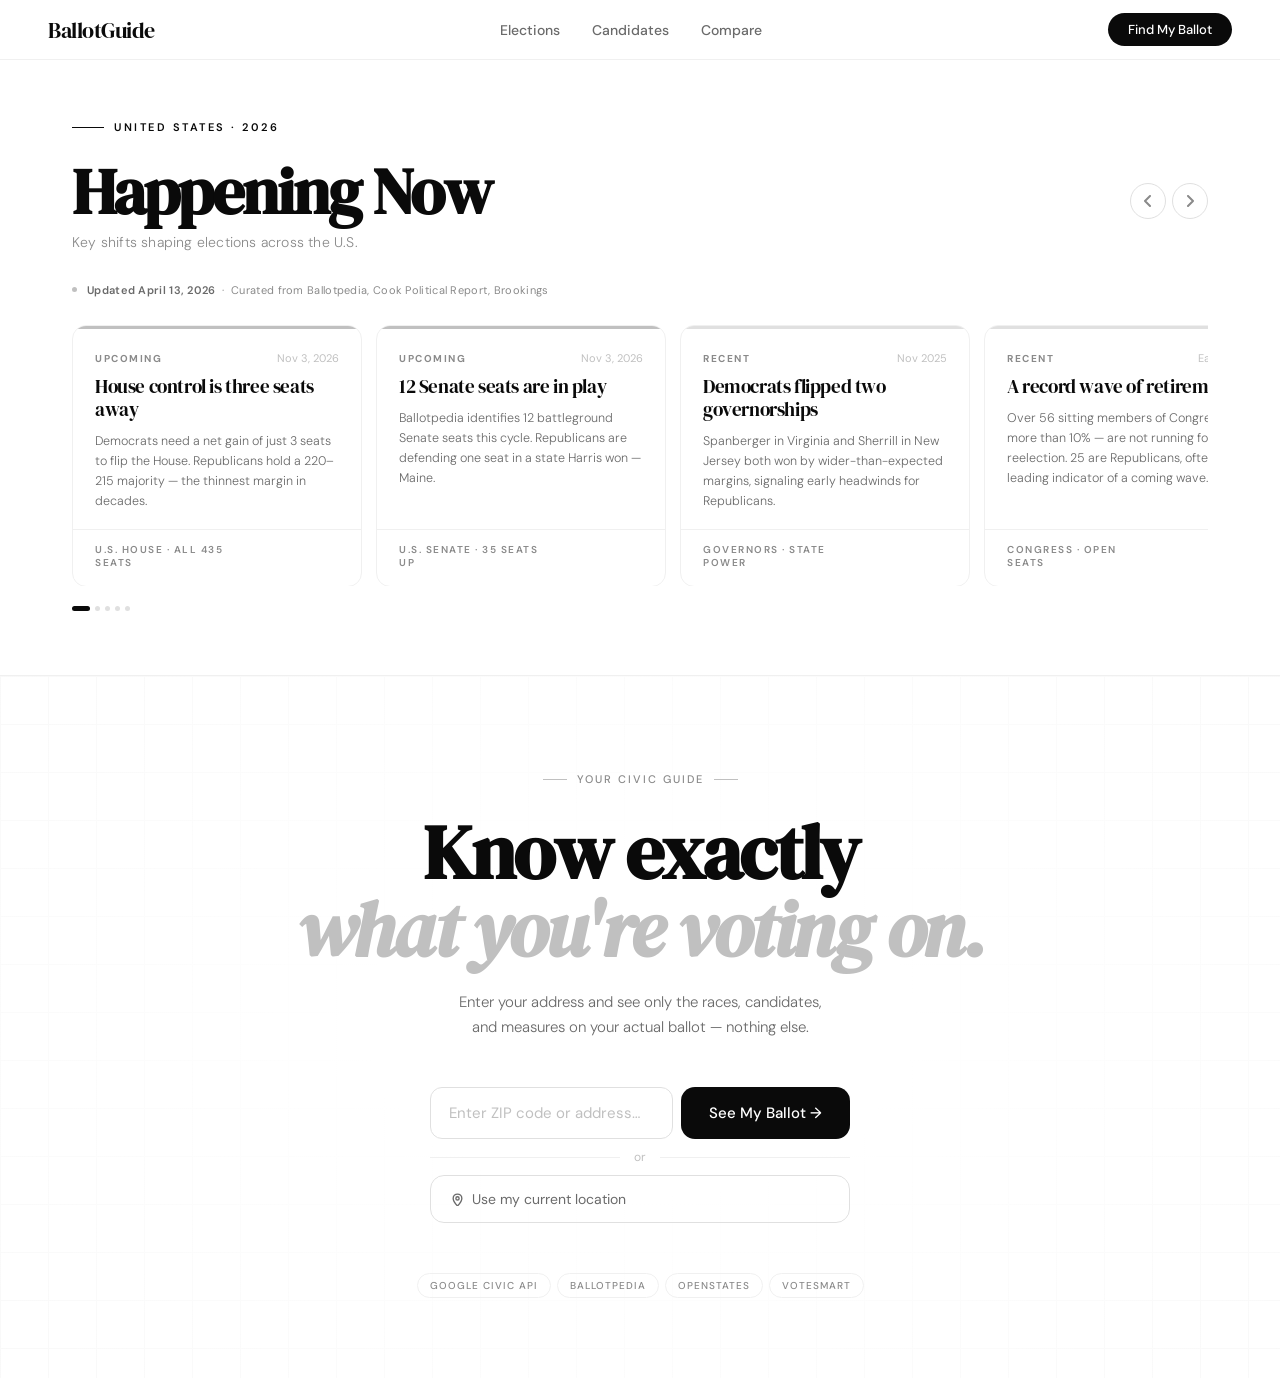
==== commit 33aa14c5: "redesign: index visual overhaul" ====
--- a/index.html
+++ b/index.html
@@ -1,423 +1,789 @@
-<!DOCTYPE html>
+<!doctype html>
 <html lang="en">
-<head>
-  <meta charset="UTF-8" />
-  <meta name="viewport" content="width=device-width, initial-scale=1.0" />
-  <title>BallotGuide — Find Your Ballot</title>
-  <link href="https://fonts.googleapis.com/css2?family=DM+Serif+Display:ital@0;1&family=DM+Sans:opsz,wght@9..40,300;9..40,400;9..40,500;9..40,600&display=swap" rel="stylesheet" />
-  <link rel="stylesheet" href="css/styles.css" />
-  <style>
-    /* ── LANDING HERO ── */
-    #page-landing {
-      display: flex; flex-direction: column;
-      align-items: center; justify-content: center;
-      min-height: 100vh; padding: 80px 24px 64px;
-      position: relative; overflow: hidden;
-    }
-    #page-landing::before {
-      content: '';
-      position: absolute; inset: 0;
-      background: radial-gradient(ellipse 80% 60% at 50% 100%, #f0f0f0 0%, transparent 70%);
-      pointer-events: none;
-    }
-    .landing-eyebrow {
-      font-size: 12px; font-weight: 500; letter-spacing: 2px;
-      text-transform: uppercase; color: var(--gray-500);
-      margin-bottom: 24px; text-align: center;
-    }
-    .landing-title {
-      font-family: var(--serif); font-size: clamp(52px, 7vw, 88px);
-      line-height: 1.0; letter-spacing: -2px;
-      text-align: center; max-width: 760px;
-      color: var(--black); margin-bottom: 24px;
-    }
-    .landing-title em { font-style: italic; color: var(--gray-500); }
-    .landing-sub {
-      font-size: 17px; font-weight: 300; color: var(--gray-500);
-      text-align: center; max-width: 440px;
-      line-height: 1.6; margin-bottom: 56px;
-    }
-    .input-group {
-      display: flex; flex-direction: column; gap: 12px;
-      width: 100%; max-width: 440px; position: relative; z-index: 1;
-    }
-    .input-row { display: flex; gap: 10px; }
-    .zip-input {
-      flex: 1; padding: 16px 20px;
-      border: 1.5px solid var(--gray-300); border-radius: 14px;
-      font-family: var(--sans); font-size: 16px;
-      color: var(--black); outline: none; background: var(--white);
-      transition: border-color var(--transition), box-shadow var(--transition);
-    }
-    .zip-input::placeholder { color: var(--gray-300); }
-    .zip-input:focus {
-      border-color: var(--black);
-      box-shadow: 0 0 0 4px rgba(0,0,0,0.06);
-    }
-    .or-divider {
-      display: flex; align-items: center; gap: 16px;
-      color: var(--gray-300); font-size: 13px;
-    }
-    .or-divider::before, .or-divider::after {
-      content: ''; flex: 1; height: 1px; background: var(--gray-200);
-    }
-    .trust-row {
-      display: flex; gap: 24px; margin-top: 64px; opacity: 0.4;
-      font-size: 12px; font-weight: 500; letter-spacing: 1px;
-      text-transform: uppercase; color: var(--gray-500);
-      align-items: center; flex-wrap: wrap; justify-content: center;
-      position: relative; z-index: 1;
-    }
-    .scroll-hint {
-      position: absolute; bottom: 28px; left: 50%; transform: translateX(-50%);
-      display: flex; flex-direction: column; align-items: center; gap: 6px;
-      font-size: 11px; letter-spacing: 1.5px; text-transform: uppercase;
-      color: var(--gray-400); opacity: 0.6; z-index: 1;
-      animation: hintBob 2s ease-in-out infinite;
-    }
-    .scroll-hint svg { width: 14px; height: 14px; }
-    @keyframes hintBob {
-      0%, 100% { transform: translateX(-50%) translateY(0); }
-      50%       { transform: translateX(-50%) translateY(5px); }
-    }
-    .error-message {
-      font-size: 13px; color: #c44; padding: 10px 14px;
-      background: #fff0f0; border-radius: 10px; border: 1px solid #f5c6c6;
-    }
-    .btn-ghost:disabled { opacity: 0.5; cursor: not-allowed; }
-
-    /* ── HAPPENING NOW ── */
-    #happening-now {
-      padding: 80px 64px;
-      border-top: 1px solid var(--gray-100);
-      background: var(--white);
-      overflow: hidden;
-    }
-    .hn-header {
-      display: flex; align-items: flex-end;
-      justify-content: space-between; margin-bottom: 40px;
-    }
-    .hn-eyebrow {
-      font-size: 11px; font-weight: 500; letter-spacing: 2px;
-      text-transform: uppercase; color: var(--gray-400); margin-bottom: 10px;
-    }
-    .hn-title {
-      font-family: var(--serif); font-size: 36px;
-      letter-spacing: -1px; color: var(--black); line-height: 1; margin-bottom: 8px;
-    }
-    .hn-subtitle { font-size: 14px; color: var(--gray-500); font-weight: 300; }
-    .hn-nav { display: flex; gap: 8px; flex-shrink: 0; }
-    .hn-nav-btn {
-      width: 40px; height: 40px; border-radius: 50%;
-      border: 1.5px solid var(--gray-200); background: var(--white);
-      cursor: pointer; display: flex; align-items: center; justify-content: center;
-      transition: all var(--transition);
-    }
-    .hn-nav-btn:hover { border-color: var(--black); background: var(--black); }
-    .hn-nav-btn:hover svg path { stroke: var(--white); }
-    .hn-nav-btn svg { width: 14px; height: 14px; pointer-events: none; }
-    .hn-nav-btn svg path { stroke: var(--gray-500); stroke-width: 2; fill: none; stroke-linecap: round; stroke-linejoin: round; }
-
-    /* ── META ROW ── */
-    .hn-meta-row {
-      display: flex; align-items: center; gap: 8px;
-      margin-bottom: 28px; font-size: 11px; color: var(--gray-400);
-    }
-    .hn-updated { font-weight: 500; }
-
-    /* ── TRACK ── */
-    .hn-track-wrap { overflow: hidden; }
-    .hn-track {
-      display: flex; gap: 20px;
-      transition: transform 0.5s cubic-bezier(0.4, 0, 0.2, 1);
-      will-change: transform;
-    }
-
-    /* ── SIGNAL CARD ── */
-    .signal-card {
-      flex-shrink: 0; width: 320px;
-      padding: 32px 30px 28px;
-      border: 1.5px solid var(--gray-100); border-radius: 20px;
-      cursor: pointer;
-      transition: border-color var(--transition), box-shadow var(--transition), transform var(--transition);
-      background: var(--white);
-      display: flex; flex-direction: column; gap: 14px;
-    }
-    .signal-card:hover {
-      border-color: var(--black);
-      box-shadow: 0 12px 40px rgba(0,0,0,0.09);
-      transform: translateY(-3px);
-    }
-    .signal-card:hover .sc-cta { opacity: 1; }
-    .sc-top { display: flex; align-items: center; justify-content: space-between; }
-    .sc-status {
-      display: inline-flex; align-items: center; gap: 5px;
-      padding: 4px 10px; border-radius: 100px;
-      font-size: 11px; font-weight: 600; letter-spacing: 0.5px;
-    }
-    .sc-status.live { background: #0a0a0a; color: #fff; }
-    .sc-status.live::before {
-      content: ''; width: 6px; height: 6px; border-radius: 50%;
-      background: #fff; animation: pulse 1.5s ease-in-out infinite;
-    }
-    @keyframes pulse { 0%, 100% { opacity: 1; } 50% { opacity: 0.3; } }
-    .sc-status.upcoming { background: var(--gray-100); color: var(--gray-600); }
-    .sc-status.recent { background: var(--gray-50); color: var(--gray-500); border: 1px solid var(--gray-200); }
-    .sc-date { font-size: 11px; color: var(--gray-400); font-weight: 500; }
-    .sc-title {
-      font-family: var(--serif); font-size: 21px;
-      letter-spacing: -0.5px; color: var(--black); line-height: 1.15;
-    }
-    .sc-context { font-size: 13px; color: var(--gray-500); line-height: 1.55; font-weight: 300; }
-    .sc-footer {
-      display: flex; align-items: center; justify-content: space-between;
-      padding-top: 8px; border-top: 1px solid var(--gray-100); margin-top: auto;
-    }
-    .sc-scope { font-size: 11px; font-weight: 500; letter-spacing: 1px; text-transform: uppercase; color: var(--gray-400); }
-    .sc-source { font-size: 11px; color: var(--gray-300); }
-    .sc-cta { font-size: 12px; color: var(--gray-400); opacity: 0; transition: opacity var(--transition); }
-
-    /* ── DOTS ── */
-    .hn-dots { display: flex; gap: 6px; justify-content: center; margin-top: 28px; }
-    .hn-dot {
-      width: 6px; height: 6px; border-radius: 50%;
-      background: var(--gray-200); cursor: pointer;
-      transition: background var(--transition), transform var(--transition);
-    }
-    .hn-dot.active { background: var(--black); transform: scale(1.3); }
-
-    @media (max-width: 768px) {
-      #happening-now { padding: 56px 24px; }
-      .hn-header { flex-direction: column; align-items: flex-start; gap: 20px; }
-      .signal-card { width: 280px; }
-    }
-  </style>
-</head>
-<body>
-
-<nav>
-  <a class="nav-logo" href="index.html">BallotGuide</a>
-  <div class="nav-links">
-    <a href="elections.html">Elections</a>
-    <a href="candidate.html">Candidates</a>
-    <a href="compare.html">Compare</a>
-  </div>
-  <a class="nav-cta" href="elections.html">Find My Ballot</a>
-</nav>
-
-<!-- ── HERO ── -->
-<div id="page-landing">
-  <p class="landing-eyebrow fade-up">Your civic guide</p>
-  <h1 class="landing-title fade-up delay-1">Know exactly<br/><em>what you're voting on.</em></h1>
-  <p class="landing-sub fade-up delay-2">
-    See only the races, districts, and candidates that actually apply to your address — nothing else.
-  </p>
-  <div class="input-group fade-up delay-3">
-    <div class="input-row">
-      <input class="zip-input" id="zip-input" type="text" placeholder="Enter ZIP code or address…" maxlength="60" />
-      <button class="btn-primary" id="search-btn">See My Ballot →</button>
-    </div>
-    <div class="or-divider">or</div>
-    <button class="btn-ghost" id="location-btn">
-      <svg width="14" height="14" viewBox="0 0 24 24" fill="none" stroke="currentColor" stroke-width="2.5" stroke-linecap="round" stroke-linejoin="round">
-        <circle cx="12" cy="10" r="3"/>
-        <path d="M12 2a8 8 0 0 1 8 8c0 5.25-8 14-8 14S4 15.25 4 10a8 8 0 0 1 8-8z"/>
-      </svg>
-      Use my current location
-    </button>
-    <div id="error-box"></div>
-  </div>
-  <div class="trust-row fade-up delay-4">
-    <span>Google Civic API</span><span>·</span>
-    <span>Ballotpedia</span><span>·</span>
-    <span>OpenStates</span><span>·</span>
-    <span>VoteSmart</span>
-  </div>
-  <div class="scroll-hint">
-    <span>Scroll</span>
-    <svg viewBox="0 0 14 14" fill="none"><path d="M2 4l5 5 5-5" stroke="currentColor" stroke-width="1.5" stroke-linecap="round" stroke-linejoin="round"/></svg>
-  </div>
-</div>
-
-<!-- ── HAPPENING NOW ── -->
-<section id="happening-now">
-  <div class="hn-header">
-    <div>
-      <p class="hn-eyebrow">United States · 2026</p>
-      <h2 class="hn-title">Happening Now</h2>
+  <head>
+    <meta charset="UTF-8" />
+    <meta name="viewport" content="width=device-width, initial-scale=1.0" />
+    <title>BallotGuide — Find Your Ballot</title>
+    <link
+      href="https://fonts.googleapis.com/css2?family=DM+Serif+Display:ital@0;1&family=DM+Sans:opsz,wght@9..40,300;9..40,400;9..40,500;9..40,600&display=swap"
+      rel="stylesheet"
+    />
+    <link rel="stylesheet" href="css/styles.css" />
+    <style>
+      /* ── BASE ── */
+      body {
+        display: flex;
+        flex-direction: column;
+        min-height: 100vh;
+      }
+
+      /* ════════════════════════════════════════
+       SECTION 1 — HAPPENING NOW
+    ════════════════════════════════════════ */
+      #happening-now {
+        padding: 120px 72px 64px;
+        background: var(--white);
+        overflow: hidden;
+        border-bottom: 1px solid var(--gray-100);
+      }
+
+      /* Kicker / eyebrow */
+      .hn-kicker {
+        display: flex;
+        align-items: center;
+        gap: 10px;
+        margin-bottom: 28px;
+      }
+      .hn-kicker-line {
+        width: 32px;
+        height: 1px;
+        background: var(--black);
+      }
+      .hn-kicker-text {
+        font-size: 11px;
+        font-weight: 600;
+        letter-spacing: 2.5px;
+        text-transform: uppercase;
+        color: var(--black);
+      }
+
+      /* Section header row */
+      .hn-head {
+        display: flex;
+        align-items: flex-end;
+        justify-content: space-between;
+        margin-bottom: 8px;
+      }
+      .hn-title {
+        font-family: var(--serif);
+        font-size: clamp(40px, 5vw, 64px);
+        letter-spacing: -2px;
+        color: var(--black);
+        line-height: 0.95;
+      }
+      .hn-subtitle {
+        font-size: 14px;
+        color: var(--gray-400);
+        font-weight: 300;
+        letter-spacing: 0.2px;
+        margin-bottom: 32px;
+        margin-top: 10px;
+      }
+
+      /* Nav buttons */
+      .hn-nav {
+        display: flex;
+        gap: 6px;
+        align-self: flex-end;
+        padding-bottom: 4px;
+      }
+      .hn-nav-btn {
+        width: 36px;
+        height: 36px;
+        border-radius: 50%;
+        border: 1px solid var(--gray-200);
+        background: var(--white);
+        cursor: pointer;
+        display: flex;
+        align-items: center;
+        justify-content: center;
+        transition: all var(--transition);
+      }
+      .hn-nav-btn:hover {
+        border-color: var(--black);
+        background: var(--black);
+      }
+      .hn-nav-btn:hover svg path {
+        stroke: var(--white);
+      }
+      .hn-nav-btn svg {
+        width: 12px;
+        height: 12px;
+        pointer-events: none;
+      }
+      .hn-nav-btn svg path {
+        stroke: var(--gray-400);
+        stroke-width: 2;
+        fill: none;
+        stroke-linecap: round;
+        stroke-linejoin: round;
+      }
+
+      /* Meta / timestamp */
+      .hn-meta {
+        display: flex;
+        align-items: center;
+        gap: 10px;
+        margin-bottom: 28px;
+      }
+      .hn-meta-dot {
+        width: 5px;
+        height: 5px;
+        border-radius: 50%;
+        background: var(--gray-300);
+        flex-shrink: 0;
+      }
+      .hn-meta-text {
+        font-size: 11px;
+        color: var(--gray-400);
+        letter-spacing: 0.3px;
+      }
+      .hn-meta-text strong {
+        font-weight: 600;
+        color: var(--gray-500);
+      }
+
+      /* Track */
+      .hn-track-wrap {
+        overflow: hidden;
+      }
+      .hn-track {
+        display: flex;
+        gap: 14px;
+        transition: transform 0.5s cubic-bezier(0.4, 0, 0.2, 1);
+        will-change: transform;
+      }
+
+      /* ── Signal Card ── */
+      .signal-card {
+        flex-shrink: 0;
+        width: 290px;
+        padding: 0;
+        border: 1px solid var(--gray-100);
+        border-radius: 14px;
+        cursor: pointer;
+        transition:
+          border-color var(--transition),
+          box-shadow var(--transition),
+          transform var(--transition);
+        background: var(--white);
+        display: flex;
+        flex-direction: column;
+        overflow: hidden;
+      }
+      .signal-card:hover {
+        border-color: var(--gray-300);
+        box-shadow: 0 8px 32px rgba(0, 0, 0, 0.07);
+        transform: translateY(-2px);
+      }
+      .signal-card:hover .sc-cta {
+        opacity: 1;
+        transform: translateX(0);
+      }
+
+      /* Top color band */
+      .sc-band {
+        height: 3px;
+        width: 100%;
+        flex-shrink: 0;
+      }
+      .sc-band.live {
+        background: var(--black);
+      }
+      .sc-band.upcoming {
+        background: var(--gray-300);
+      }
+      .sc-band.recent {
+        background: var(--gray-200);
+      }
+
+      /* Card body */
+      .sc-body {
+        padding: 22px 22px 18px;
+        display: flex;
+        flex-direction: column;
+        gap: 10px;
+        flex: 1;
+      }
+
+      .sc-top {
+        display: flex;
+        align-items: center;
+        justify-content: space-between;
+      }
+      .sc-status {
+        display: inline-flex;
+        align-items: center;
+        gap: 5px;
+        font-size: 10px;
+        font-weight: 700;
+        letter-spacing: 1.5px;
+        text-transform: uppercase;
+      }
+      .sc-status.live {
+        color: var(--black);
+      }
+      .sc-status.upcoming {
+        color: var(--gray-400);
+      }
+      .sc-status.recent {
+        color: var(--gray-400);
+      }
+      .sc-status.live::before {
+        content: "";
+        width: 5px;
+        height: 5px;
+        border-radius: 50%;
+        background: var(--black);
+        animation: pulse 1.5s ease-in-out infinite;
+      }
+      @keyframes pulse {
+        0%,
+        100% {
+          opacity: 1;
+        }
+        50% {
+          opacity: 0.25;
+        }
+      }
+
+      .sc-date {
+        font-size: 11px;
+        color: var(--gray-300);
+        font-weight: 400;
+      }
+
+      .sc-title {
+        font-family: var(--serif);
+        font-size: 19px;
+        letter-spacing: -0.4px;
+        color: var(--black);
+        line-height: 1.2;
+      }
+      .sc-context {
+        font-size: 12.5px;
+        color: var(--gray-500);
+        line-height: 1.6;
+        font-weight: 300;
+        flex: 1;
+      }
+
+      /* Card footer */
+      .sc-footer {
+        padding: 12px 22px 16px;
+        border-top: 1px solid var(--gray-100);
+        display: flex;
+        align-items: center;
+        justify-content: space-between;
+      }
+      .sc-scope {
+        font-size: 10px;
+        font-weight: 600;
+        letter-spacing: 1.5px;
+        text-transform: uppercase;
+        color: var(--gray-400);
+      }
+      .sc-cta {
+        font-size: 11px;
+        color: var(--black);
+        font-weight: 500;
+        opacity: 0;
+        transform: translateX(-4px);
+        transition:
+          opacity var(--transition),
+          transform var(--transition);
+        display: flex;
+        align-items: center;
+        gap: 4px;
+      }
+      .sc-cta::after {
+        content: "→";
+      }
+
+      /* Progress dots */
+      .hn-dots {
+        display: flex;
+        gap: 5px;
+        margin-top: 20px;
+      }
+      .hn-dot {
+        width: 5px;
+        height: 5px;
+        border-radius: 50%;
+        background: var(--gray-200);
+        cursor: pointer;
+        transition:
+          background var(--transition),
+          transform var(--transition),
+          width var(--transition);
+      }
+      .hn-dot.active {
+        background: var(--black);
+        width: 18px;
+        border-radius: 3px;
+      }
+
+      /* ════════════════════════════════════════
+       SECTION 2 — HERO
+    ════════════════════════════════════════ */
+      #page-hero {
+        display: flex;
+        flex-direction: column;
+        align-items: center;
+        justify-content: center;
+        flex: 1;
+        padding: 96px 24px 80px;
+        background: var(--white);
+        position: relative;
+        overflow: hidden;
+      }
+
+      /* Subtle grid texture */
+      #page-hero::before {
+        content: "";
+        position: absolute;
+        inset: 0;
+        background-image:
+          linear-gradient(var(--gray-100) 1px, transparent 1px),
+          linear-gradient(90deg, var(--gray-100) 1px, transparent 1px);
+        background-size: 48px 48px;
+        opacity: 0.4;
+        pointer-events: none;
+      }
+      /* Fade grid out toward center */
+      #page-hero::after {
+        content: "";
+        position: absolute;
+        inset: 0;
+        background: radial-gradient(
+          ellipse 70% 80% at 50% 50%,
+          var(--white) 30%,
+          transparent 100%
+        );
+        pointer-events: none;
+      }
+
+      .hero-inner {
+        position: relative;
+        z-index: 1;
+        display: flex;
+        flex-direction: column;
+        align-items: center;
+      }
+
+      .hero-eyebrow {
+        display: flex;
+        align-items: center;
+        gap: 10px;
+        margin-bottom: 28px;
+      }
+      .hero-eyebrow-line {
+        width: 24px;
+        height: 1px;
+        background: var(--gray-300);
+      }
+      .hero-eyebrow-text {
+        font-size: 11px;
+        font-weight: 500;
+        letter-spacing: 2px;
+        text-transform: uppercase;
+        color: var(--gray-400);
+      }
+
+      .hero-title {
+        font-family: var(--serif);
+        font-size: clamp(48px, 6vw, 80px);
+        line-height: 1;
+        letter-spacing: -2.5px;
+        text-align: center;
+        max-width: 720px;
+        color: var(--black);
+        margin-bottom: 22px;
+      }
+      .hero-title em {
+        font-style: italic;
+        color: var(--gray-300);
+      }
+
+      .hero-sub {
+        font-size: 15px;
+        font-weight: 300;
+        color: var(--gray-500);
+        text-align: center;
+        max-width: 380px;
+        line-height: 1.65;
+        margin-bottom: 48px;
+      }
+
+      /* Input */
+      .input-group {
+        display: flex;
+        flex-direction: column;
+        gap: 10px;
+        width: 100%;
+        max-width: 420px;
+      }
+      .input-row {
+        display: flex;
+        gap: 8px;
+      }
+      .zip-input {
+        flex: 1;
+        padding: 15px 18px;
+        border: 1px solid var(--gray-200);
+        border-radius: 12px;
+        font-family: var(--sans);
+        font-size: 15px;
+        color: var(--black);
+        outline: none;
+        background: var(--white);
+        transition:
+          border-color var(--transition),
+          box-shadow var(--transition);
+      }
+      .zip-input::placeholder {
+        color: var(--gray-300);
+      }
+      .zip-input:focus {
+        border-color: var(--black);
+        box-shadow: 0 0 0 3px rgba(0, 0, 0, 0.05);
+      }
+      .or-divider {
+        display: flex;
+        align-items: center;
+        gap: 14px;
+        color: var(--gray-300);
+        font-size: 12px;
+      }
+      .or-divider::before,
+      .or-divider::after {
+        content: "";
+        flex: 1;
+        height: 1px;
+        background: var(--gray-100);
+      }
+
+      /* Trust badges */
+      .trust-row {
+        display: flex;
+        gap: 6px;
+        margin-top: 40px;
+        align-items: center;
+        flex-wrap: wrap;
+        justify-content: center;
+      }
+      .trust-badge {
+        padding: 5px 12px;
+        border: 1px solid var(--gray-100);
+        border-radius: 100px;
+        font-size: 10px;
+        font-weight: 500;
+        letter-spacing: 1px;
+        text-transform: uppercase;
+        color: var(--gray-400);
+      }
+
+      .error-message {
+        font-size: 13px;
+        color: #c44;
+        padding: 10px 14px;
+        background: #fff0f0;
+        border-radius: 10px;
+        border: 1px solid #f5c6c6;
+      }
+      .btn-ghost:disabled {
+        opacity: 0.5;
+        cursor: not-allowed;
+      }
+
+      /* ── RESPONSIVE ── */
+      @media (max-width: 768px) {
+        #happening-now {
+          padding: 88px 20px 48px;
+        }
+        .hn-title {
+          font-size: 36px;
+        }
+        .hn-head {
+          flex-direction: column;
+          align-items: flex-start;
+          gap: 12px;
+        }
+        .hn-nav {
+          align-self: auto;
+        }
+        .signal-card {
+          width: 260px;
+        }
+        #page-hero {
+          padding: 64px 20px 64px;
+        }
+        .hero-title {
+          font-size: 40px;
+          letter-spacing: -1.5px;
+        }
+      }
+    </style>
+  </head>
+  <body>
+    <nav>
+      <a class="nav-logo" href="index.html">BallotGuide</a>
+      <div class="nav-links">
+        <a href="elections.html">Elections</a>
+        <a href="candidate.html">Candidates</a>
+        <a href="compare.html">Compare</a>
+      </div>
+      <a class="nav-cta" href="elections.html">Find My Ballot</a>
+    </nav>
+
+    <!-- ════════════════════════════════════════
+     SECTION 1 — HAPPENING NOW
+════════════════════════════════════════ -->
+    <section id="happening-now">
+      <div class="hn-kicker">
+        <span class="hn-kicker-line"></span>
+        <span class="hn-kicker-text">United States · 2026</span>
+      </div>
+
+      <div class="hn-head">
+        <h2 class="hn-title">Happening Now</h2>
+        <div class="hn-nav">
+          <button class="hn-nav-btn" id="hn-prev" aria-label="Previous">
+            <svg viewBox="0 0 12 12"><path d="M8 1L3 6l5 5" /></svg>
+          </button>
+          <button class="hn-nav-btn" id="hn-next" aria-label="Next">
+            <svg viewBox="0 0 12 12"><path d="M4 1l5 5-5 5" /></svg>
+          </button>
+        </div>
+      </div>
+
       <p class="hn-subtitle">Key shifts shaping elections across the U.S.</p>
-    </div>
-    <div class="hn-nav">
-      <button class="hn-nav-btn" id="hn-prev" aria-label="Previous">
-        <svg viewBox="0 0 14 14"><path d="M9 2L4 7l5 5"/></svg>
-      </button>
-      <button class="hn-nav-btn" id="hn-next" aria-label="Next">
-        <svg viewBox="0 0 14 14"><path d="M5 2l5 5-5 5"/></svg>
-      </button>
-    </div>
-  </div>
-
-  <!-- Last updated row — filled by JS -->
-  <div class="hn-meta-row" id="hn-meta"></div>
-
-  <div class="hn-track-wrap">
-    <div class="hn-track" id="hn-track">
-      <!-- Cards injected by JS from data/signals.json -->
-    </div>
-  </div>
-  <div class="hn-dots" id="hn-dots"></div>
-</section>
-
-<script src="js/main.js"></script>
-<script>
-  /* ── ZIP / Location ── */
-  const searchBtn   = document.getElementById('search-btn');
-  const locationBtn = document.getElementById('location-btn');
-  const zipInput    = document.getElementById('zip-input');
-  const errorBox    = document.getElementById('error-box');
-
-  function focusZip() {
-    window.scrollTo({ top: 0, behavior: 'smooth' });
-    setTimeout(() => zipInput.focus(), 400);
-  }
-
-  function goToElections(address) {
-    if (!address || address.trim().length < 3) {
-      errorBox.innerHTML = '<div class="error-message">Please enter a valid ZIP code or address.</div>';
-      return;
-    }
-    errorBox.innerHTML = '';
-    AppState.address = address.trim();
-    AppState.zip     = address.trim();
-    saveState();
-    window.location.href = 'elections.html';
-  }
-
-  searchBtn.addEventListener('click', () => goToElections(zipInput.value));
-  zipInput.addEventListener('keydown', e => { if (e.key === 'Enter') goToElections(zipInput.value); });
-
-  locationBtn.addEventListener('click', async () => {
-    locationBtn.innerHTML = '⏳ Getting location…';
-    locationBtn.disabled  = true;
-    errorBox.innerHTML    = '';
-    try {
-      const { lat, lng } = await getLocation();
-      const address      = await reverseGeocode(lat, lng);
-      goToElections(address || `${lat.toFixed(4)}, ${lng.toFixed(4)}`);
-    } catch {
-      errorBox.innerHTML = '<div class="error-message">Could not get location. Please enter your address manually.</div>';
-      locationBtn.innerHTML = `<svg width="14" height="14" viewBox="0 0 24 24" fill="none" stroke="currentColor" stroke-width="2.5" stroke-linecap="round" stroke-linejoin="round"><circle cx="12" cy="10" r="3"/><path d="M12 2a8 8 0 0 1 8 8c0 5.25-8 14-8 14S4 15.25 4 10a8 8 0 0 1 8-8z"/></svg> Use my current location`;
-      locationBtn.disabled = false;
-    }
-  });
-
-  /* ── Happening Now: load from signals.json ── */
-  (async function() {
-    const track    = document.getElementById('hn-track');
-    const dotsWrap = document.getElementById('hn-dots');
-    const metaRow  = document.getElementById('hn-meta');
-
-    // Load data
-    let signals = [];
-    try {
-      const res  = await fetch('data/signals.json');
-      const data = await res.json();
-      signals = data.signals.filter(s => s.active !== false);
-
-      // Show last updated
-      if (data._meta && data._meta.last_updated) {
-        const d = new Date(data._meta.last_updated);
-        const formatted = d.toLocaleDateString('en-US', { month: 'long', day: 'numeric', year: 'numeric' });
-        metaRow.innerHTML = `
-          <span style="width:6px;height:6px;border-radius:50%;background:var(--gray-300);display:inline-block;"></span>
-          <span class="hn-updated">Last updated ${formatted}</span>
-          <span style="color:var(--gray-200)">·</span>
-          <span>Curated from Ballotpedia, Cook Political Report, Brookings</span>
+
+      <div class="hn-meta" id="hn-meta"></div>
+
+      <div class="hn-track-wrap">
+        <div class="hn-track" id="hn-track"></div>
+      </div>
+      <div class="hn-dots" id="hn-dots"></div>
+    </section>
+
+    <!-- ════════════════════════════════════════
+     SECTION 2 — HERO
+════════════════════════════════════════ -->
+    <section id="page-hero">
+      <div class="hero-inner">
+        <div class="hero-eyebrow fade-up">
+          <span class="hero-eyebrow-line"></span>
+          <span class="hero-eyebrow-text">Your civic guide</span>
+          <span class="hero-eyebrow-line"></span>
+        </div>
+
+        <h1 class="hero-title fade-up delay-1">
+          Know exactly<br /><em>what you're voting on.</em>
+        </h1>
+
+        <p class="hero-sub fade-up delay-2">
+          Enter your address and see only the races, candidates, and measures on
+          your actual ballot — nothing else.
+        </p>
+
+        <div class="input-group fade-up delay-3">
+          <div class="input-row">
+            <input
+              class="zip-input"
+              id="zip-input"
+              type="text"
+              placeholder="Enter ZIP code or address…"
+              maxlength="60"
+            />
+            <button class="btn-primary" id="search-btn">See My Ballot →</button>
+          </div>
+          <div class="or-divider">or</div>
+          <button class="btn-ghost" id="location-btn">
+            <svg
+              width="13"
+              height="13"
+              viewBox="0 0 24 24"
+              fill="none"
+              stroke="currentColor"
+              stroke-width="2.5"
+              stroke-linecap="round"
+              stroke-linejoin="round"
+            >
+              <circle cx="12" cy="10" r="3" />
+              <path
+                d="M12 2a8 8 0 0 1 8 8c0 5.25-8 14-8 14S4 15.25 4 10a8 8 0 0 1 8-8z"
+              />
+            </svg>
+            Use my current location
+          </button>
+          <div id="error-box"></div>
+        </div>
+
+        <div class="trust-row fade-up delay-4">
+          <span class="trust-badge">Google Civic API</span>
+          <span class="trust-badge">Ballotpedia</span>
+          <span class="trust-badge">OpenStates</span>
+          <span class="trust-badge">VoteSmart</span>
+        </div>
+      </div>
+    </section>
+
+    <script src="js/main.js"></script>
+    <script>
+      /* ── ZIP / Location ── */
+      const searchBtn = document.getElementById("search-btn");
+      const locationBtn = document.getElementById("location-btn");
+      const zipInput = document.getElementById("zip-input");
+      const errorBox = document.getElementById("error-box");
+
+      function focusZip() {
+        document
+          .getElementById("page-hero")
+          .scrollIntoView({ behavior: "smooth" });
+        setTimeout(() => zipInput.focus(), 400);
+      }
+
+      function goToElections(address) {
+        if (!address || address.trim().length < 3) {
+          errorBox.innerHTML =
+            '<div class="error-message">Please enter a valid ZIP code or address.</div>';
+          return;
+        }
+        errorBox.innerHTML = "";
+        AppState.address = address.trim();
+        AppState.zip = address.trim();
+        saveState();
+        window.location.href = "elections.html";
+      }
+
+      searchBtn.addEventListener("click", () => goToElections(zipInput.value));
+      zipInput.addEventListener("keydown", (e) => {
+        if (e.key === "Enter") goToElections(zipInput.value);
+      });
+
+      locationBtn.addEventListener("click", async () => {
+        locationBtn.innerHTML = "⏳ Getting location…";
+        locationBtn.disabled = true;
+        errorBox.innerHTML = "";
+        try {
+          const { lat, lng } = await getLocation();
+          const address = await reverseGeocode(lat, lng);
+          goToElections(address || `${lat.toFixed(4)}, ${lng.toFixed(4)}`);
+        } catch {
+          errorBox.innerHTML =
+            '<div class="error-message">Could not get location. Please enter your address manually.</div>';
+          locationBtn.innerHTML = `<svg width="13" height="13" viewBox="0 0 24 24" fill="none" stroke="currentColor" stroke-width="2.5" stroke-linecap="round" stroke-linejoin="round"><circle cx="12" cy="10" r="3"/><path d="M12 2a8 8 0 0 1 8 8c0 5.25-8 14-8 14S4 15.25 4 10a8 8 0 0 1 8-8z"/></svg> Use my current location`;
+          locationBtn.disabled = false;
+        }
+      });
+
+      /* ── Carousel ── */
+      (async function () {
+        const track = document.getElementById("hn-track");
+        const dotsWrap = document.getElementById("hn-dots");
+        const metaEl = document.getElementById("hn-meta");
+
+        let signals = [];
+        try {
+          const res = await fetch("data/signals.json");
+          const data = await res.json();
+          signals = data.signals.filter((s) => s.active !== false);
+
+          if (data._meta?.last_updated) {
+            const formatted = new Date(
+              data._meta.last_updated,
+            ).toLocaleDateString("en-US", {
+              month: "long",
+              day: "numeric",
+              year: "numeric",
+            });
+            metaEl.innerHTML = `
+          <div class="hn-meta-dot"></div>
+          <span class="hn-meta-text">
+            <strong>Updated ${formatted}</strong>
+            &nbsp;·&nbsp; Curated from Ballotpedia, Cook Political Report, Brookings
+          </span>
         `;
-      }
-    } catch(e) {
-      console.warn('Could not load signals.json', e);
-      return;
-    }
-
-    // Status label map
-    const statusLabels = { live: 'Live', upcoming: 'Upcoming', recent: 'Recent' };
-
-    // Build cards
-    signals.forEach(s => {
-      const card = document.createElement('div');
-      card.className = 'signal-card';
-      card.onclick = focusZip;
-      card.innerHTML = `
-        <div class="sc-top">
-          <span class="sc-status ${s.status}">${statusLabels[s.status] || s.status}</span>
-          <span class="sc-date">${s.date_label}</span>
+          }
+        } catch (e) {
+          console.warn("Could not load signals.json", e);
+          return;
+        }
+
+        const statusLabels = {
+          live: "Live",
+          upcoming: "Upcoming",
+          recent: "Recent",
+        };
+
+        signals.forEach((s) => {
+          const card = document.createElement("div");
+          card.className = "signal-card";
+          card.onclick = focusZip;
+          card.innerHTML = `
+        <div class="sc-band ${s.status}"></div>
+        <div class="sc-body">
+          <div class="sc-top">
+            <span class="sc-status ${s.status}">${statusLabels[s.status] || s.status}</span>
+            <span class="sc-date">${s.date_label}</span>
+          </div>
+          <div class="sc-title">${s.title}</div>
+          <div class="sc-context">${s.context}</div>
         </div>
-        <div class="sc-title">${s.title}</div>
-        <div class="sc-context">${s.context}</div>
         <div class="sc-footer">
           <span class="sc-scope">${s.scope}</span>
-          <span class="sc-cta">Enter your ZIP →</span>
+          <span class="sc-cta">Find your ballot</span>
         </div>
       `;
-      track.appendChild(card);
-    });
-
-    // Carousel logic
-    const cards    = Array.from(track.querySelectorAll('.signal-card'));
-    const total    = cards.length;
-    let current    = 0;
-    let autoTimer  = null;
-
-    const CARD_W = () => {
-      const card = cards[0];
-      const gap  = 20;
-      return card.offsetWidth + gap;
-    };
-
-    const VISIBLE = () => Math.max(1, Math.floor(track.parentElement.offsetWidth / CARD_W()));
-
-    // Build dots
-    cards.forEach((_, i) => {
-      const d = document.createElement('div');
-      d.className = 'hn-dot' + (i === 0 ? ' active' : '');
-      d.addEventListener('click', () => { resetAuto(); goTo(i); });
-      dotsWrap.appendChild(d);
-    });
-
-    function updateDots() {
-      dotsWrap.querySelectorAll('.hn-dot').forEach((d, i) => {
-        d.classList.toggle('active', i === current);
-      });
-    }
-
-    function goTo(index) {
-      const maxIndex = Math.max(0, total - VISIBLE());
-      current = Math.max(0, Math.min(index, maxIndex));
-      track.style.transform = `translateX(-${current * CARD_W()}px)`;
-      updateDots();
-    }
-
-    document.getElementById('hn-prev').addEventListener('click', () => {
-      resetAuto();
-      goTo(current <= 0 ? total - 1 : current - 1);
-    });
-    document.getElementById('hn-next').addEventListener('click', () => {
-      resetAuto();
-      goTo(current >= total - 1 ? 0 : current + 1);
-    });
-
-    function resetAuto() {
-      clearInterval(autoTimer);
-      autoTimer = setInterval(() => goTo(current >= total - 1 ? 0 : current + 1), 5000);
-    }
-
-    track.addEventListener('mouseenter', () => clearInterval(autoTimer));
-    track.addEventListener('mouseleave', resetAuto);
-
-    resetAuto();
-    window.addEventListener('resize', () => goTo(current));
-  })();
-</script>
-</body>
+          track.appendChild(card);
+        });
+
+        const cards = Array.from(track.querySelectorAll(".signal-card"));
+        const total = cards.length;
+        let current = 0;
+        let autoTimer = null;
+        if (!total) return;
+
+        const CARD_W = () => cards[0].offsetWidth + 14;
+        const VISIBLE = () =>
+          Math.max(1, Math.floor(track.parentElement.offsetWidth / CARD_W()));
+
+        cards.forEach((_, i) => {
+          const d = document.createElement("div");
+          d.className = "hn-dot" + (i === 0 ? " active" : "");
+          d.addEventListener("click", () => {
+            resetAuto();
+            goTo(i);
+          });
+          dotsWrap.appendChild(d);
+        });
+
+        function updateDots() {
+          dotsWrap
+            .querySelectorAll(".hn-dot")
+            .forEach((d, i) => d.classList.toggle("active", i === current));
+        }
+
+        function goTo(index) {
+          const max = Math.max(0, total - VISIBLE());
+          current = Math.max(0, Math.min(index, max));
+          track.style.transform = `translateX(-${current * CARD_W()}px)`;
+          updateDots();
+        }
+
+        document.getElementById("hn-prev").addEventListener("click", () => {
+          resetAuto();
+          goTo(current <= 0 ? Math.max(0, total - VISIBLE()) : current - 1);
+        });
+        document.getElementById("hn-next").addEventListener("click", () => {
+          resetAuto();
+          goTo(current >= Math.max(0, total - VISIBLE()) ? 0 : current + 1);
+        });
+
+        function resetAuto() {
+          clearInterval(autoTimer);
+          autoTimer = setInterval(() => {
+            const max = Math.max(0, total - VISIBLE());
+            goTo(current >= max ? 0 : current + 1);
+          }, 5000);
+        }
+
+        track.addEventListener("mouseenter", () => clearInterval(autoTimer));
+        track.addEventListener("mouseleave", resetAuto);
+        window.addEventListener("resize", () => goTo(current));
+        resetAuto();
+      })();
+    </script>
+  </body>
 </html>
